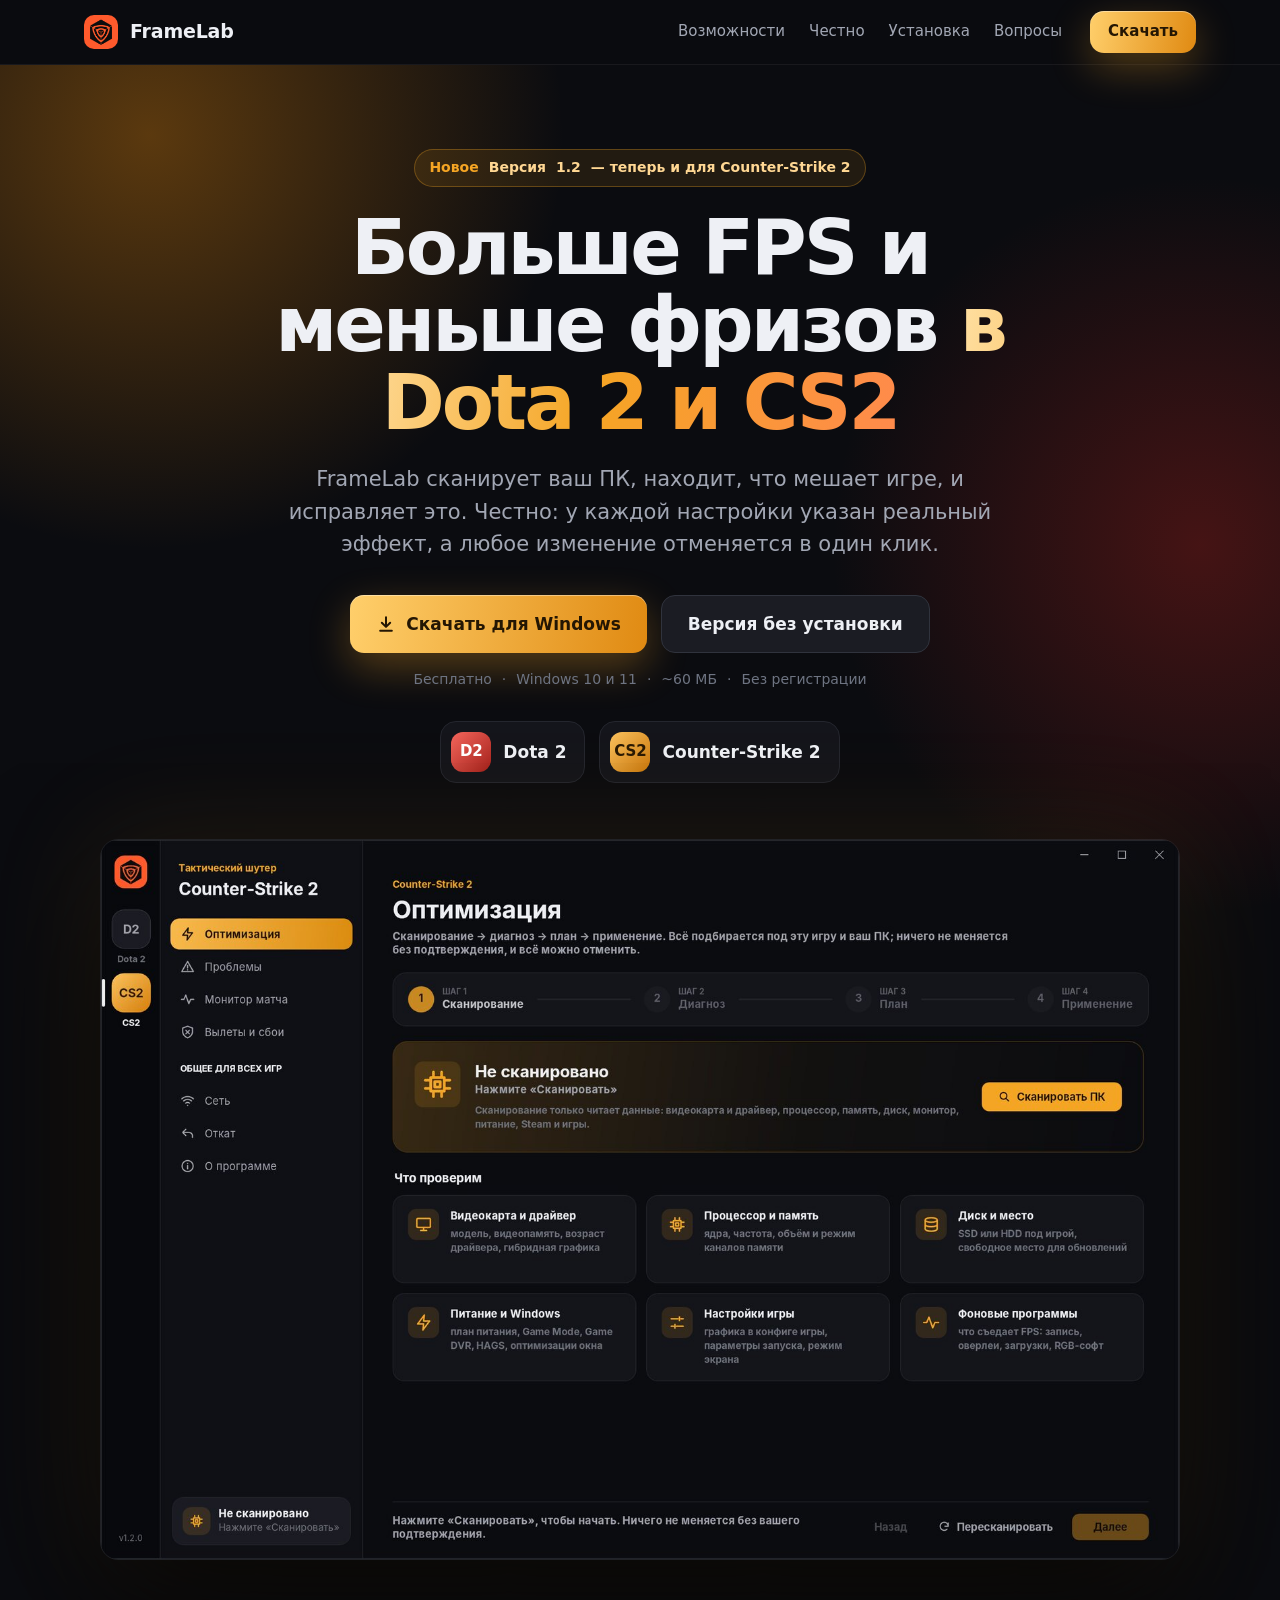
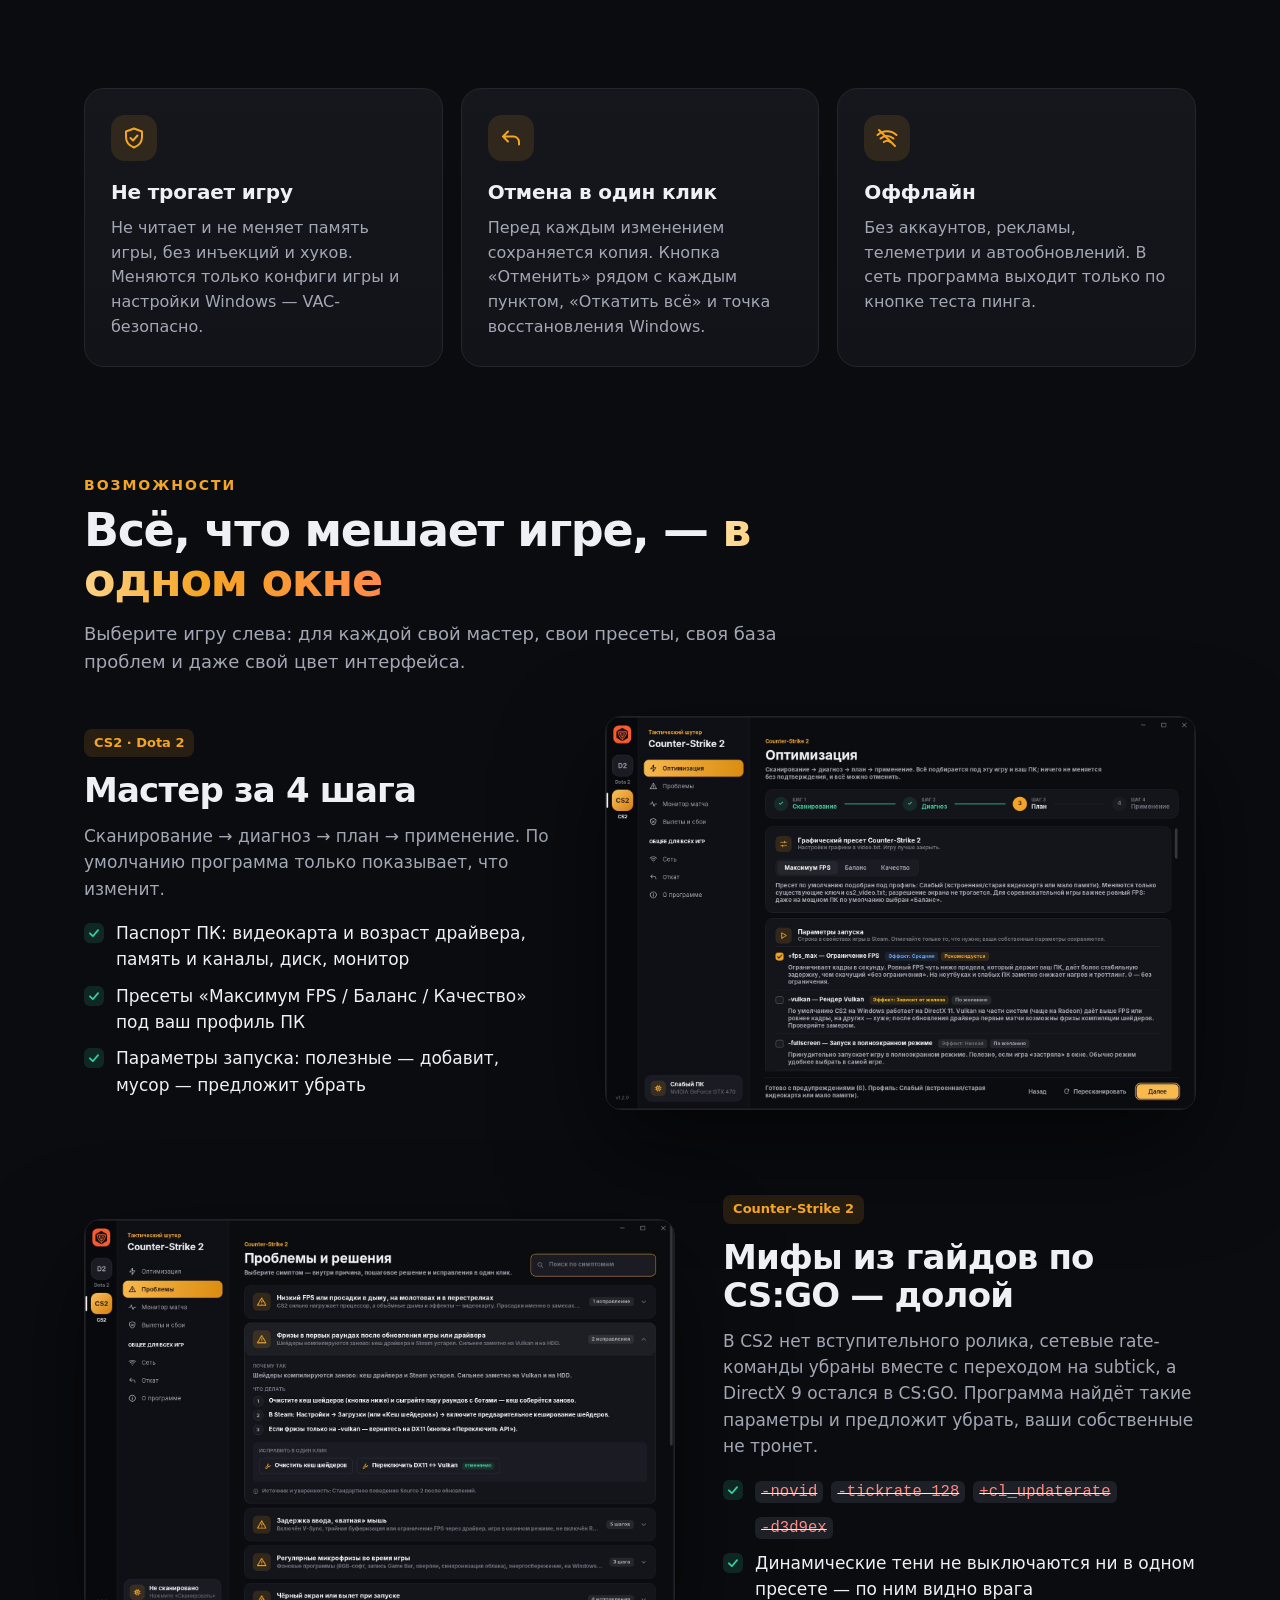
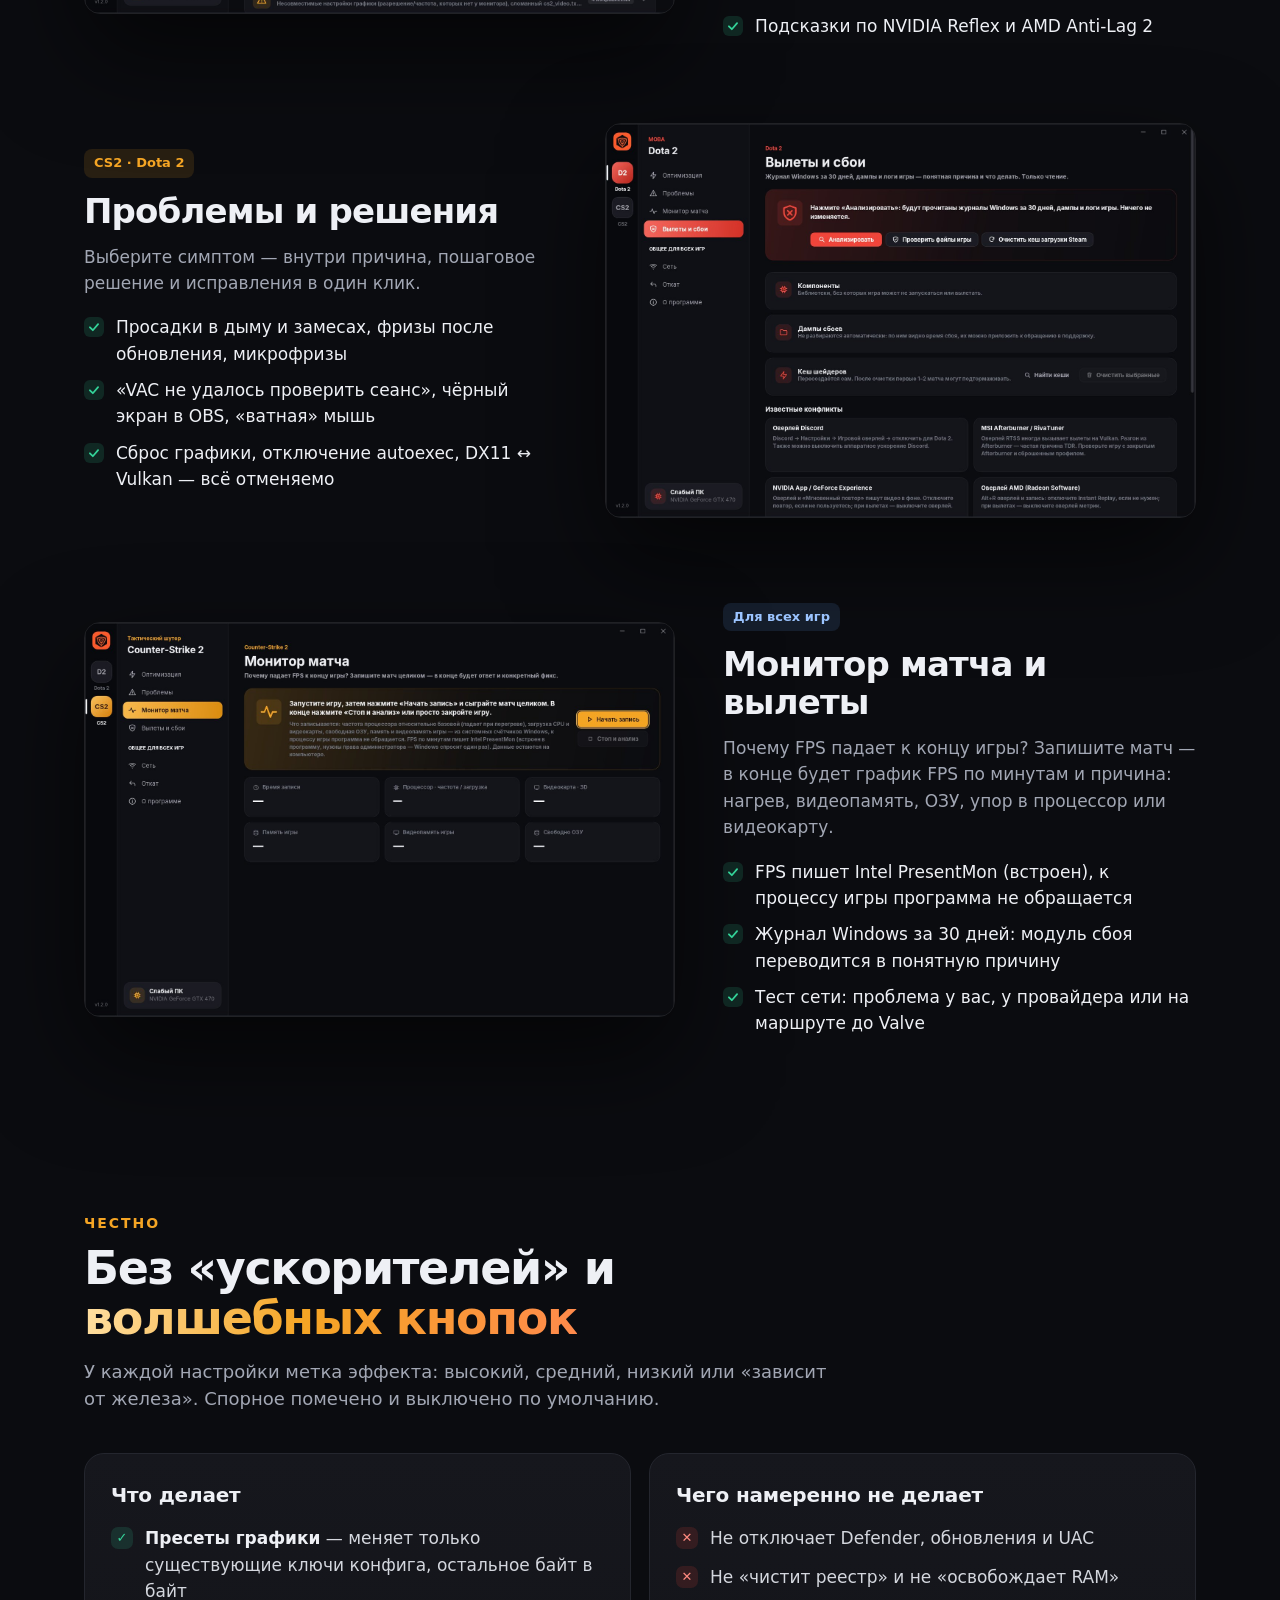
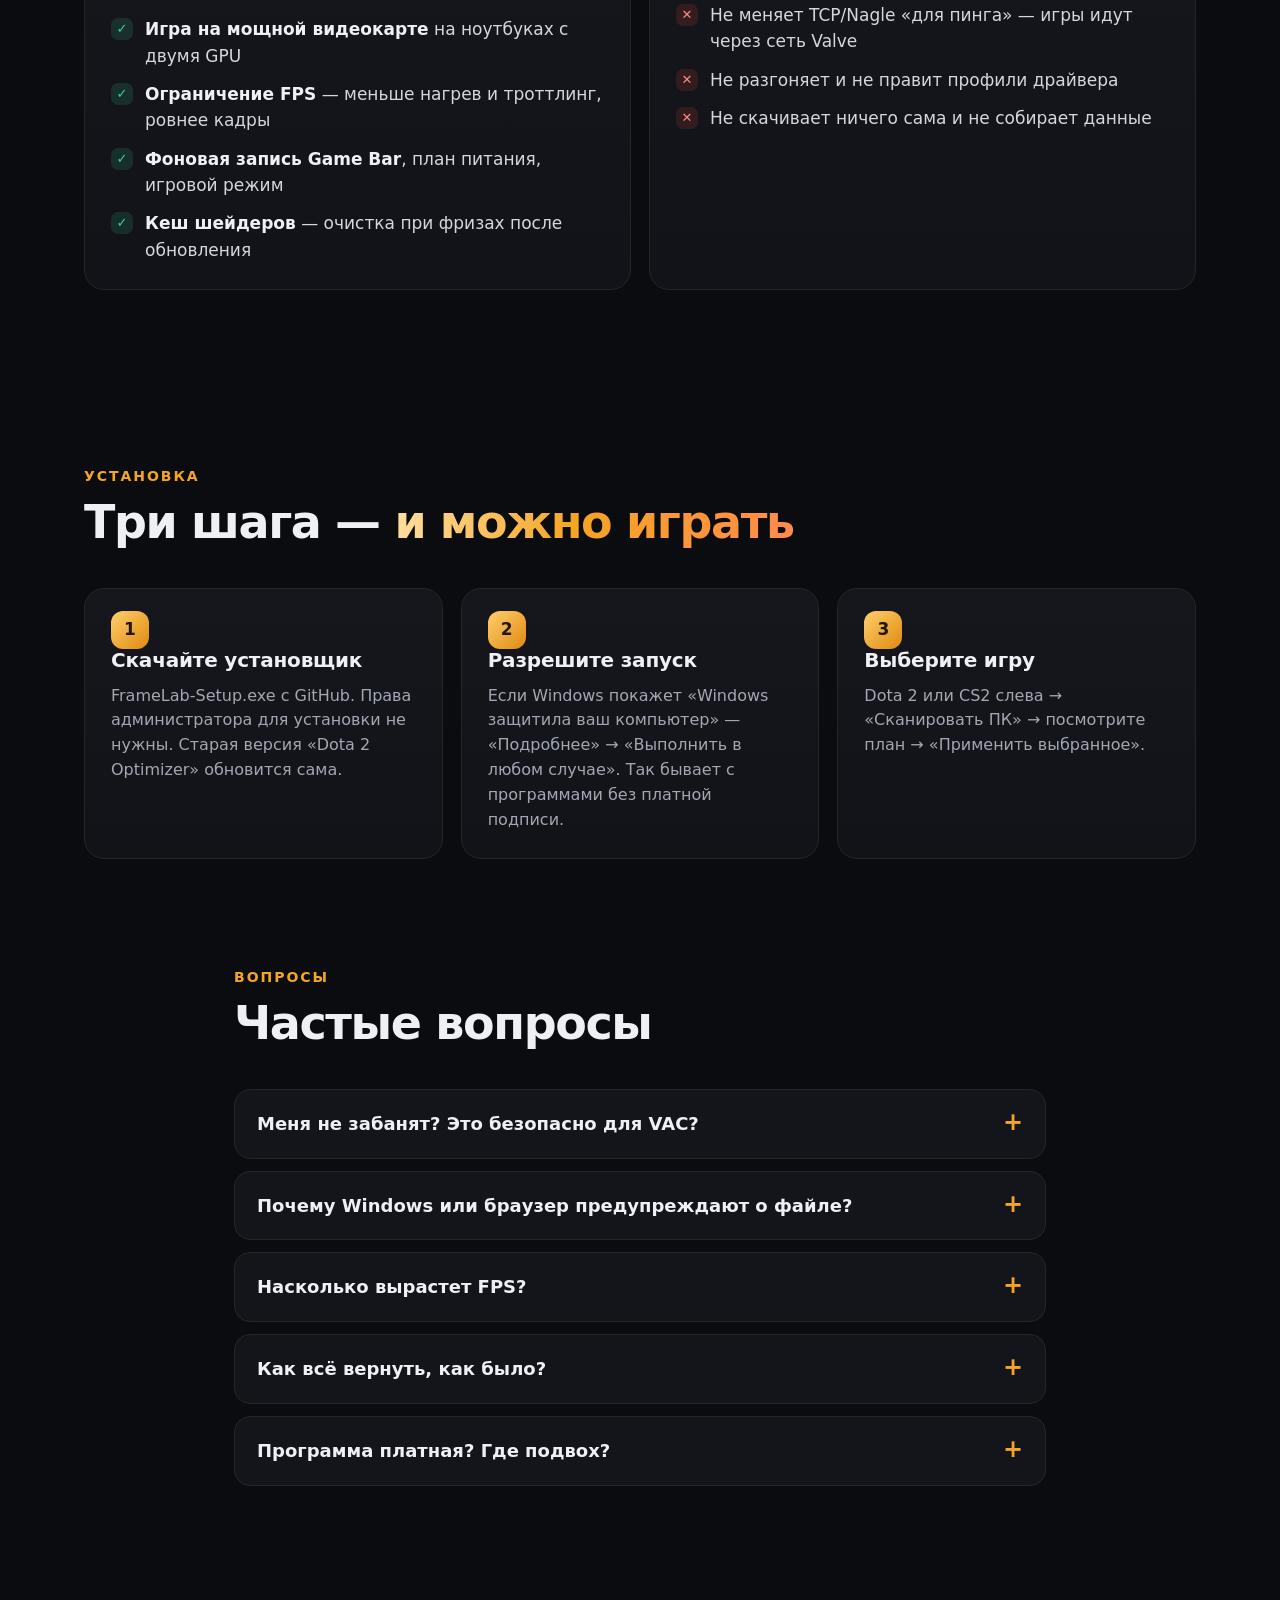
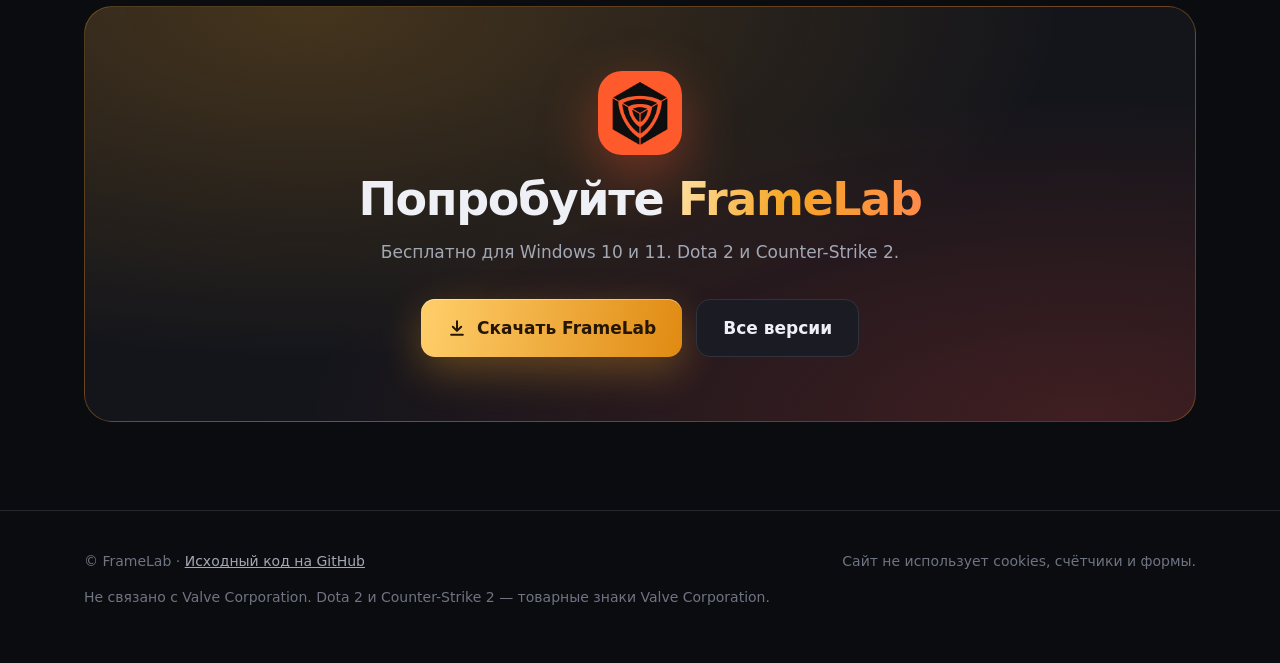
==== site/index.html @ 0bd50387 "Add the FrameLab website (static page on GitHub Pages) One page with screenshots and download button" ====
<!doctype html>
<html lang="ru">
<head>
<meta charset="utf-8">
<meta name="viewport" content="width=device-width, initial-scale=1">
<title>FrameLab — бесплатная оптимизация Dota 2 и CS2</title>
<meta name="description" content="FrameLab — бесплатная программа для Windows: больше FPS и меньше фризов в Dota 2 и Counter-Strike 2. Оффлайн, не трогает игру, любое изменение отменяется в один клик.">
<meta property="og:title" content="FrameLab — оптимизация Dota 2 и CS2">
<meta property="og:description" content="Бесплатно, оффлайн, VAC-безопасно. Пресеты графики, параметры запуска, решения типичных проблем и монитор матча.">
<meta property="og:image" content="img/cs2-home.jpg">
<meta property="og:type" content="website">
<link rel="icon" href="img/favicon.png">
<!-- No analytics, no cookies, no third-party fonts: the page only loads files from this site. -->
<style>
  :root {
    --bg: #0b0c10; --panel: #14151b; --panel2: #1b1c23; --line: #24262e; --text: #eef0f5; --muted: #a2a7b4; --subtle: #6e7482;
    --amber: #f5a524; --amber2: #d27c0c; --red: #f0453a; --red2: #b5231b; --ok: #34d399;
    --font: "Segoe UI Variable Text", "Segoe UI", Inter, system-ui, -apple-system, Roboto, sans-serif;
  }
  * { box-sizing: border-box; margin: 0; padding: 0; }
  html { scroll-behavior: smooth; }
  body { background: var(--bg); color: var(--text); font-family: var(--font); font-size: 17px; line-height: 1.55; -webkit-font-smoothing: antialiased; overflow-x: hidden; }
  a { color: inherit; }
  img { max-width: 100%; height: auto; display: block; }
  .wrap { max-width: 1160px; margin: 0 auto; padding: 0 24px; }

  /* nav */
  nav { position: sticky; top: 0; z-index: 10; background: rgba(11,12,16,.78); backdrop-filter: blur(14px); -webkit-backdrop-filter: blur(14px); border-bottom: 1px solid rgba(255,255,255,.06); }
  nav .wrap { display: flex; align-items: center; gap: 28px; height: 64px; }
  .brand { display: flex; align-items: center; gap: 12px; font-weight: 800; font-size: 19px; text-decoration: none; letter-spacing: -0.01em; }
  .brand img { width: 34px; height: 34px; border-radius: 10px; }
  nav .links { display: flex; gap: 24px; margin-left: auto; font-size: 15px; color: var(--muted); }
  nav .links a { text-decoration: none; }
  nav .links a:hover { color: var(--text); }
  nav .btn { padding: 9px 18px; font-size: 15px; }

  /* buttons */
  .btn { display: inline-flex; align-items: center; gap: 10px; padding: 15px 26px; border-radius: 14px; font-weight: 800; font-size: 17px; text-decoration: none; transition: transform .15s, box-shadow .15s, background .15s; }
  .btn svg { width: 20px; height: 20px; flex: none; }
  .btn-primary { color: #241603; background: linear-gradient(100deg, #ffcf6b, #e08a12); box-shadow: 0 14px 40px rgba(245,165,36,.32), inset 0 1px 0 rgba(255,255,255,.4); }
  .btn-primary:hover { transform: translateY(-2px); box-shadow: 0 18px 50px rgba(245,165,36,.45), inset 0 1px 0 rgba(255,255,255,.4); }
  .btn-ghost { color: var(--text); background: var(--panel2); border: 1px solid #30333d; }
  .btn-ghost:hover { background: #24262e; }

  /* hero */
  .hero { position: relative; padding: 84px 0 40px; overflow: hidden; }
  .glow { position: absolute; border-radius: 50%; pointer-events: none; }
  .glow.a { width: 900px; height: 900px; left: -300px; top: -380px; background: radial-gradient(circle, rgba(201,119,12,.42), rgba(201,119,12,0) 65%); }
  .glow.b { width: 800px; height: 800px; right: -320px; top: 80px; background: radial-gradient(circle, rgba(163,32,27,.38), rgba(163,32,27,0) 65%); }
  .hero .wrap { position: relative; text-align: center; }
  .kicker { display: inline-flex; align-items: center; gap: 10px; padding: 7px 14px; border-radius: 999px; font-size: 14px; font-weight: 700; color: #ffd793;
            background: rgba(245,165,36,.1); border: 1px solid rgba(245,165,36,.3); }
  .kicker b { color: var(--amber); }
  h1 { font-size: clamp(40px, 6.4vw, 76px); line-height: 1.02; letter-spacing: -0.04em; font-weight: 900; margin: 22px auto 0; max-width: 900px; }
  .grad { background: linear-gradient(100deg, #ffe0a3 0%, #f5a524 45%, #ff8a4c 100%); -webkit-background-clip: text; background-clip: text; color: transparent; }
  .lead { font-size: clamp(17px, 2vw, 21px); color: var(--muted); max-width: 720px; margin: 22px auto 0; }
  .cta-row { display: flex; gap: 14px; justify-content: center; flex-wrap: wrap; margin-top: 34px; }
  .meta { margin-top: 16px; font-size: 14px; color: var(--subtle); }
  .meta span + span::before { content: "·"; margin: 0 10px; }
  .games { display: flex; flex-wrap: wrap; gap: 14px; justify-content: center; margin-top: 30px; }
  .gtile { display: flex; align-items: center; gap: 12px; padding: 10px 18px 10px 10px; border-radius: 16px; background: var(--panel); border: 1px solid var(--line); font-weight: 700; }
  .gtile i { width: 40px; height: 40px; border-radius: 12px; display: grid; place-items: center; font-style: normal; font-weight: 900; font-size: 15px; }
  .gtile .d2 { background: linear-gradient(135deg, #f4675d, #a3201b); color: #fff; }
  .gtile .cs { background: linear-gradient(135deg, #fac25e, #c9770c); color: #2a1a04; }
  .shot-hero { position: relative; margin: 56px auto 0; width: 100%; max-width: 1080px; border-radius: 18px; overflow: hidden; border: 1px solid rgba(255,255,255,.09);
               box-shadow: 0 60px 140px rgba(0,0,0,.7), 0 0 120px rgba(245,165,36,.12); }

  /* sections */
  section { padding: 88px 0; }
  .sec-head { max-width: 760px; margin-bottom: 40px; }
  .sec-head .k { font-size: 14px; font-weight: 800; letter-spacing: .14em; text-transform: uppercase; color: var(--amber); }
  h2 { font-size: clamp(30px, 4vw, 46px); line-height: 1.08; letter-spacing: -0.03em; font-weight: 900; margin-top: 10px; }
  .sec-head p { color: var(--muted); margin-top: 14px; font-size: 18px; }

  .grid3 { display: grid; grid-template-columns: repeat(3, 1fr); gap: 18px; }
  .card { background: linear-gradient(180deg, #16171d, #121318); border: 1px solid var(--line); border-radius: 20px; padding: 26px; }
  .card .ic { width: 46px; height: 46px; border-radius: 14px; display: grid; place-items: center; background: rgba(245,165,36,.12); color: var(--amber); margin-bottom: 16px; }
  .card .ic svg { width: 24px; height: 24px; }
  .card h3 { font-size: 20px; letter-spacing: -0.01em; font-weight: 800; }
  .card p { color: var(--muted); margin-top: 8px; font-size: 16px; }

  /* feature rows with screenshots */
  .feat { display: grid; grid-template-columns: 1fr 1.25fr; gap: 48px; align-items: center; margin-bottom: 84px; }
  .feat:last-child { margin-bottom: 0; }
  .feat.rev { grid-template-columns: 1.25fr 1fr; }
  .feat.rev .txt { order: 2; }
  .feat h3 { font-size: clamp(26px, 3vw, 34px); line-height: 1.12; letter-spacing: -0.025em; font-weight: 900; }
  .feat p { color: var(--muted); margin-top: 14px; }
  .feat ul { list-style: none; margin-top: 18px; display: grid; gap: 10px; }
  .feat li { display: flex; gap: 12px; }
  .feat li::before { content: ""; flex: none; width: 20px; height: 20px; margin-top: 3px; border-radius: 6px; background: rgba(52,211,153,.14) url("data:image/svg+xml;utf8,<svg xmlns='http://www.w3.org/2000/svg' viewBox='0 0 24 24'><path d='M5 12.5l5 5L19 7' fill='none' stroke='%2334d399' stroke-width='3' stroke-linecap='round' stroke-linejoin='round'/></svg>") center/14px no-repeat; }
  .shot { border-radius: 16px; overflow: hidden; border: 1px solid rgba(255,255,255,.09); box-shadow: 0 40px 100px rgba(0,0,0,.6); }
  .tag { display: inline-block; font-size: 13px; font-weight: 800; padding: 4px 10px; border-radius: 8px; margin-bottom: 14px; }
  .tag.cs { color: var(--amber); background: rgba(245,165,36,.12); }
  .tag.d2 { color: #ff8a80; background: rgba(240,69,58,.12); }
  .tag.all { color: #9bc4ff; background: rgba(96,165,250,.12); }
  code { white-space: nowrap; font-family: "Cascadia Mono", Consolas, monospace; font-size: .92em; padding: 2px 6px; border-radius: 6px; background: #1e2027; color: #ffd793; }
  s code { color: #ff8a80; }

  /* honest list */
  .two { display: grid; grid-template-columns: 1fr 1fr; gap: 18px; }
  .list { list-style: none; display: grid; gap: 12px; margin-top: 14px; }
  .list li { display: flex; gap: 12px; color: #d4d7de; }
  .list li b { color: var(--text); }
  .list.no li::before, .list.yes li::before { flex: none; width: 22px; height: 22px; margin-top: 2px; border-radius: 7px; display: grid; place-items: center; font-weight: 900; font-size: 13px; }
  .list.yes li::before { content: "✓"; color: var(--ok); background: rgba(52,211,153,.14); }
  .list.no li::before { content: "✕"; color: #ff8a80; background: rgba(240,69,58,.14); }

  /* steps */
  .steps { counter-reset: s; display: grid; grid-template-columns: repeat(3, 1fr); gap: 18px; }
  .step { position: relative; padding-top: 56px; }
  .step::before { counter-increment: s; content: counter(s); position: absolute; left: 26px; top: 22px; width: 38px; height: 38px; border-radius: 12px; display: grid; place-items: center;
                  font-weight: 900; color: #241603; background: linear-gradient(135deg, #ffcf6b, #e08a12); }

  /* faq */
  details { border: 1px solid var(--line); border-radius: 16px; background: var(--panel); padding: 0 22px; margin-bottom: 12px; }
  summary { cursor: pointer; list-style: none; padding: 20px 0; font-weight: 800; font-size: 18px; display: flex; justify-content: space-between; gap: 16px; }
  summary::-webkit-details-marker { display: none; }
  summary::after { content: "+"; color: var(--amber); font-size: 24px; line-height: 1; transition: transform .2s; }
  details[open] summary::after { transform: rotate(45deg); }
  details p { color: var(--muted); padding: 0 0 20px; }

  /* final cta */
  .final { position: relative; overflow: hidden; text-align: center; border-radius: 28px; padding: 64px 24px; border: 1px solid rgba(245,165,36,.28);
           background: radial-gradient(ellipse at 20% 0%, rgba(245,165,36,.22), transparent 60%), radial-gradient(ellipse at 90% 100%, rgba(240,69,58,.2), transparent 55%), var(--panel); }
  .final img { width: 84px; height: 84px; border-radius: 24px; margin: 0 auto 20px; box-shadow: 0 20px 60px rgba(255,90,44,.4); }

  footer { padding: 40px 0 56px; color: var(--subtle); font-size: 14px; border-top: 1px solid var(--line); }
  footer .wrap { display: flex; flex-wrap: wrap; gap: 14px 28px; justify-content: space-between; }
  footer a { color: var(--muted); }

  @media (max-width: 900px) {
    nav .links { display: none; }
    nav .btn { margin-left: auto; }
    .grid3, .steps, .two { grid-template-columns: 1fr; }
    .feat, .feat.rev { grid-template-columns: 1fr; gap: 26px; margin-bottom: 64px; }
    .feat.rev .txt { order: 0; }
    section { padding: 64px 0; }
    .hero { padding-top: 56px; }
  }
</style>
</head>
<body>

<nav>
  <div class="wrap">
    <a class="brand" href="#"><img src="img/logo.png" alt="">FrameLab</a>
    <div class="links"><a href="#features">Возможности</a><a href="#honest">Честно</a><a href="#install">Установка</a><a href="#faq">Вопросы</a></div>
    <a class="btn btn-primary" href="https://github.com/Derposd/v60/releases/latest/download/FrameLab-Setup.exe">Скачать</a>
  </div>
</nav>

<header class="hero">
  <div class="glow a"></div><div class="glow b"></div>
  <div class="wrap">
    <span class="kicker"><b>Новое</b> Версия <span class="ver">1.2</span> — теперь и для Counter-Strike 2</span>
    <h1>Больше FPS и меньше фризов <span class="grad">в Dota 2 и CS2</span></h1>
    <p class="lead">FrameLab сканирует ваш ПК, находит, что мешает игре, и исправляет это. Честно: у каждой настройки указан реальный эффект, а любое изменение отменяется в один клик.</p>
    <div class="cta-row">
      <a class="btn btn-primary" href="https://github.com/Derposd/v60/releases/latest/download/FrameLab-Setup.exe">
        <svg viewBox="0 0 24 24" fill="none" stroke="currentColor" stroke-width="2.4" stroke-linecap="round" stroke-linejoin="round"><path d="M12 4v11M7 10.5l5 5 5-5M5 20h14"/></svg>
        Скачать для Windows</a>
      <a class="btn btn-ghost" href="https://github.com/Derposd/v60/releases/latest/download/FrameLab.exe">Версия без установки</a>
    </div>
    <div class="meta"><span>Бесплатно</span><span>Windows 10 и 11</span><span>~60 МБ</span><span>Без регистрации</span></div>
    <div class="games"><div class="gtile"><i class="d2">D2</i>Dota 2</div><div class="gtile"><i class="cs">CS2</i>Counter-Strike 2</div></div>
    <img class="shot-hero" src="img/cs2-home.jpg" width="1600" height="1067" alt="Главный экран FrameLab: выбор игры и мастер оптимизации">
  </div>
</header>

<section id="principles">
  <div class="wrap">
    <div class="grid3">
      <div class="card"><div class="ic"><svg viewBox="0 0 24 24" fill="none" stroke="currentColor" stroke-width="2" stroke-linecap="round" stroke-linejoin="round"><path d="M12 2.5l8 3v5.5c0 5-3.5 8.8-8 10.5-4.5-1.7-8-5.5-8-10.5V5.5z"/><path d="M8.5 12l2.5 2.5 4.5-5"/></svg></div>
        <h3>Не трогает игру</h3><p>Не читает и не меняет память игры, без инъекций и хуков. Меняются только конфиги игры и настройки Windows — VAC-безопасно.</p></div>
      <div class="card"><div class="ic"><svg viewBox="0 0 24 24" fill="none" stroke="currentColor" stroke-width="2" stroke-linecap="round" stroke-linejoin="round"><path d="M9 5.5L4 10.5l5 5M4 10.5h10.5c3 0 5.5 2.5 5.5 5.5v2.5"/></svg></div>
        <h3>Отмена в один клик</h3><p>Перед каждым изменением сохраняется копия. Кнопка «Отменить» рядом с каждым пунктом, «Откатить всё» и точка восстановления Windows.</p></div>
      <div class="card"><div class="ic"><svg viewBox="0 0 24 24" fill="none" stroke="currentColor" stroke-width="2" stroke-linecap="round" stroke-linejoin="round"><path d="M2.5 9C8 4 16 4 21.5 9M5.5 12.5c4-3.5 9-3.5 13 0M8.8 16c1.8-1.5 4.6-1.5 6.4 0"/><path d="M4 4l16 16"/></svg></div>
        <h3>Оффлайн</h3><p>Без аккаунтов, рекламы, телеметрии и автообновлений. В сеть программа выходит только по кнопке теста пинга.</p></div>
    </div>
  </div>
</section>

<section id="features" style="padding-top:20px">
  <div class="wrap">
    <div class="sec-head"><div class="k">Возможности</div><h2>Всё, что мешает игре, — <span class="grad">в одном окне</span></h2>
      <p>Выберите игру слева: для каждой свой мастер, свои пресеты, своя база проблем и даже свой цвет интерфейса.</p></div>

    <div class="feat">
      <div class="txt"><span class="tag cs">CS2 · Dota 2</span><h3>Мастер за 4 шага</h3>
        <p>Сканирование → диагноз → план → применение. По умолчанию программа только показывает, что изменит.</p>
        <ul><li>Паспорт ПК: видеокарта и возраст драйвера, память и каналы, диск, монитор</li><li>Пресеты «Максимум FPS / Баланс / Качество» под ваш профиль ПК</li><li>Параметры запуска: полезные — добавит, мусор — предложит убрать</li></ul></div>
      <img class="shot" src="img/cs2-plan.jpg" loading="lazy" width="1600" height="1067" alt="План оптимизации CS2: пресеты графики и параметры запуска">
    </div>

    <div class="feat rev">
      <div class="txt"><span class="tag cs">Counter-Strike 2</span><h3>Мифы из гайдов по CS:GO — долой</h3>
        <p>В CS2 нет вступительного ролика, сетевые rate-команды убраны вместе с переходом на subtick, а DirectX 9 остался в CS:GO. Программа найдёт такие параметры и предложит убрать, ваши собственные не тронет.</p>
        <ul><li><span style="display:flex;flex-wrap:wrap;gap:8px"><s><code>-novid</code></s><s><code>-tickrate 128</code></s><s><code>+cl_updaterate</code></s><s><code>-d3d9ex</code></s></span></li><li>Динамические тени не выключаются ни в одном пресете — по ним видно врага</li><li>Подсказки по NVIDIA Reflex и AMD Anti-Lag 2</li></ul></div>
      <img class="shot" src="img/cs2-issues.jpg" loading="lazy" width="1600" height="1067" alt="Проблемы CS2 с пошаговыми решениями">
    </div>

    <div class="feat">
      <div class="txt"><span class="tag cs">CS2 · Dota 2</span><h3>Проблемы и решения</h3>
        <p>Выберите симптом — внутри причина, пошаговое решение и исправления в один клик.</p>
        <ul><li>Просадки в дыму и замесах, фризы после обновления, микрофризы</li><li>«VAC не удалось проверить сеанс», чёрный экран в OBS, «ватная» мышь</li><li>Сброс графики, отключение autoexec, DX11 ↔ Vulkan — всё отменяемо</li></ul></div>
      <img class="shot" src="img/dota-crash.jpg" loading="lazy" width="1600" height="1067" alt="Диагностика вылетов Dota 2">
    </div>

    <div class="feat rev">
      <div class="txt"><span class="tag all">Для всех игр</span><h3>Монитор матча и вылеты</h3>
        <p>Почему FPS падает к концу игры? Запишите матч — в конце будет график FPS по минутам и причина: нагрев, видеопамять, ОЗУ, упор в процессор или видеокарту.</p>
        <ul><li>FPS пишет Intel PresentMon (встроен), к процессу игры программа не обращается</li><li>Журнал Windows за 30 дней: модуль сбоя переводится в понятную причину</li><li>Тест сети: проблема у вас, у провайдера или на маршруте до Valve</li></ul></div>
      <img class="shot" src="img/cs2-monitor.jpg" loading="lazy" width="1600" height="1067" alt="Монитор матча">
    </div>
  </div>
</section>

<section id="honest">
  <div class="wrap">
    <div class="sec-head"><div class="k">Честно</div><h2>Без «ускорителей» и <span class="grad">волшебных кнопок</span></h2>
      <p>У каждой настройки метка эффекта: высокий, средний, низкий или «зависит от железа». Спорное помечено и выключено по умолчанию.</p></div>
    <div class="two">
      <div class="card"><h3>Что делает</h3><ul class="list yes">
        <li><span><b>Пресеты графики</b> — меняет только существующие ключи конфига, остальное байт в байт</span></li>
        <li><span><b>Игра на мощной видеокарте</b> на ноутбуках с двумя GPU</span></li>
        <li><span><b>Ограничение FPS</b> — меньше нагрев и троттлинг, ровнее кадры</span></li>
        <li><span><b>Фоновая запись Game Bar</b>, план питания, игровой режим</span></li>
        <li><span><b>Кеш шейдеров</b> — очистка при фризах после обновления</span></li></ul></div>
      <div class="card"><h3>Чего намеренно не делает</h3><ul class="list no">
        <li><span>Не отключает Defender, обновления и UAC</span></li>
        <li><span>Не «чистит реестр» и не «освобождает RAM»</span></li>
        <li><span>Не меняет TCP/Nagle «для пинга» — игры идут через сеть Valve</span></li>
        <li><span>Не разгоняет и не правит профили драйвера</span></li>
        <li><span>Не скачивает ничего сама и не собирает данные</span></li></ul></div>
    </div>
  </div>
</section>

<section id="install">
  <div class="wrap">
    <div class="sec-head"><div class="k">Установка</div><h2>Три шага — <span class="grad">и можно играть</span></h2></div>
    <div class="steps">
      <div class="card step"><h3>Скачайте установщик</h3><p>FrameLab-Setup.exe с GitHub. Права администратора для установки не нужны. Старая версия «Dota 2 Optimizer» обновится сама.</p></div>
      <div class="card step"><h3>Разрешите запуск</h3><p>Если Windows покажет «Windows защитила ваш компьютер» — «Подробнее» → «Выполнить в любом случае». Так бывает с программами без платной подписи.</p></div>
      <div class="card step"><h3>Выберите игру</h3><p>Dota 2 или CS2 слева → «Сканировать ПК» → посмотрите план → «Применить выбранное».</p></div>
    </div>
  </div>
</section>

<section id="faq" style="padding-top:20px">
  <div class="wrap" style="max-width:860px">
    <div class="sec-head"><div class="k">Вопросы</div><h2>Частые вопросы</h2></div>
    <details><summary>Меня не забанят? Это безопасно для VAC?</summary><p>Программа не вмешивается в процесс игры: не читает и не меняет её память, не встраивает свои модули. Она меняет только файлы настроек игры, параметры запуска в Steam и настройки Windows — то же самое, что вы можете сделать руками в меню.</p></details>
    <details><summary>Почему Windows или браузер предупреждают о файле?</summary><p>У программы нет платного сертификата подписи кода, поэтому SmartScreen показывает предупреждение для новых файлов. Скачивайте только по ссылкам с этой страницы — они ведут на официальную страницу релизов на GitHub.</p></details>
    <details><summary>Насколько вырастет FPS?</summary><p>Зависит от железа и от того, что было настроено раньше. Больше всего дают пресет графики, запуск на дискретной видеокарте в ноутбуках и отключение фоновой записи. Проверить эффект можно в «Мониторе матча».</p></details>
    <details><summary>Как всё вернуть, как было?</summary><p>Рядом с каждым изменением есть кнопка «Отменить», а на вкладке «Откат» — «Откатить всё». Копии хранятся в %LOCALAPPDATA%\Dota2Optimizer и не удаляются вместе с программой.</p></details>
    <details><summary>Программа платная? Где подвох?</summary><p>Бесплатно, без рекламы и регистрации. Код открыт на GitHub — можно проверить, что программа делает.</p></details>
  </div>
</section>

<section style="padding-top:20px">
  <div class="wrap">
    <div class="final">
      <img src="img/logo.png" alt="">
      <h2>Попробуйте <span class="grad">FrameLab</span></h2>
      <p style="color:var(--muted);margin:14px auto 0;max-width:560px">Бесплатно для Windows 10 и 11. Dota 2 и Counter-Strike 2.</p>
      <div class="cta-row"><a class="btn btn-primary" href="https://github.com/Derposd/v60/releases/latest/download/FrameLab-Setup.exe">
        <svg viewBox="0 0 24 24" fill="none" stroke="currentColor" stroke-width="2.4" stroke-linecap="round" stroke-linejoin="round"><path d="M12 4v11M7 10.5l5 5 5-5M5 20h14"/></svg>
        Скачать FrameLab</a><a class="btn btn-ghost" href="https://github.com/Derposd/v60/releases">Все версии</a></div>
    </div>
  </div>
</section>

<footer>
  <div class="wrap">
    <span>© FrameLab · <a href="https://github.com/Derposd/v60">Исходный код на GitHub</a></span>
    <span>Сайт не использует cookies, счётчики и формы.</span>
    <span>Не связано с Valve Corporation. Dota 2 и Counter-Strike 2 — товарные знаки Valve Corporation.</span>
  </div>
</footer>

<script>
  // Shows the current version from GitHub's public release list; the page works the same without it.
  fetch('https://api.github.com/repos/Derposd/v60/releases/latest')
    .then(r => r.ok ? r.json() : null)
    .then(d => { if (d && d.tag_name) document.querySelectorAll('.ver').forEach(e => e.textContent = d.tag_name.replace(/^v/, '')); })
    .catch(() => {});
</script>
</body>
</html>
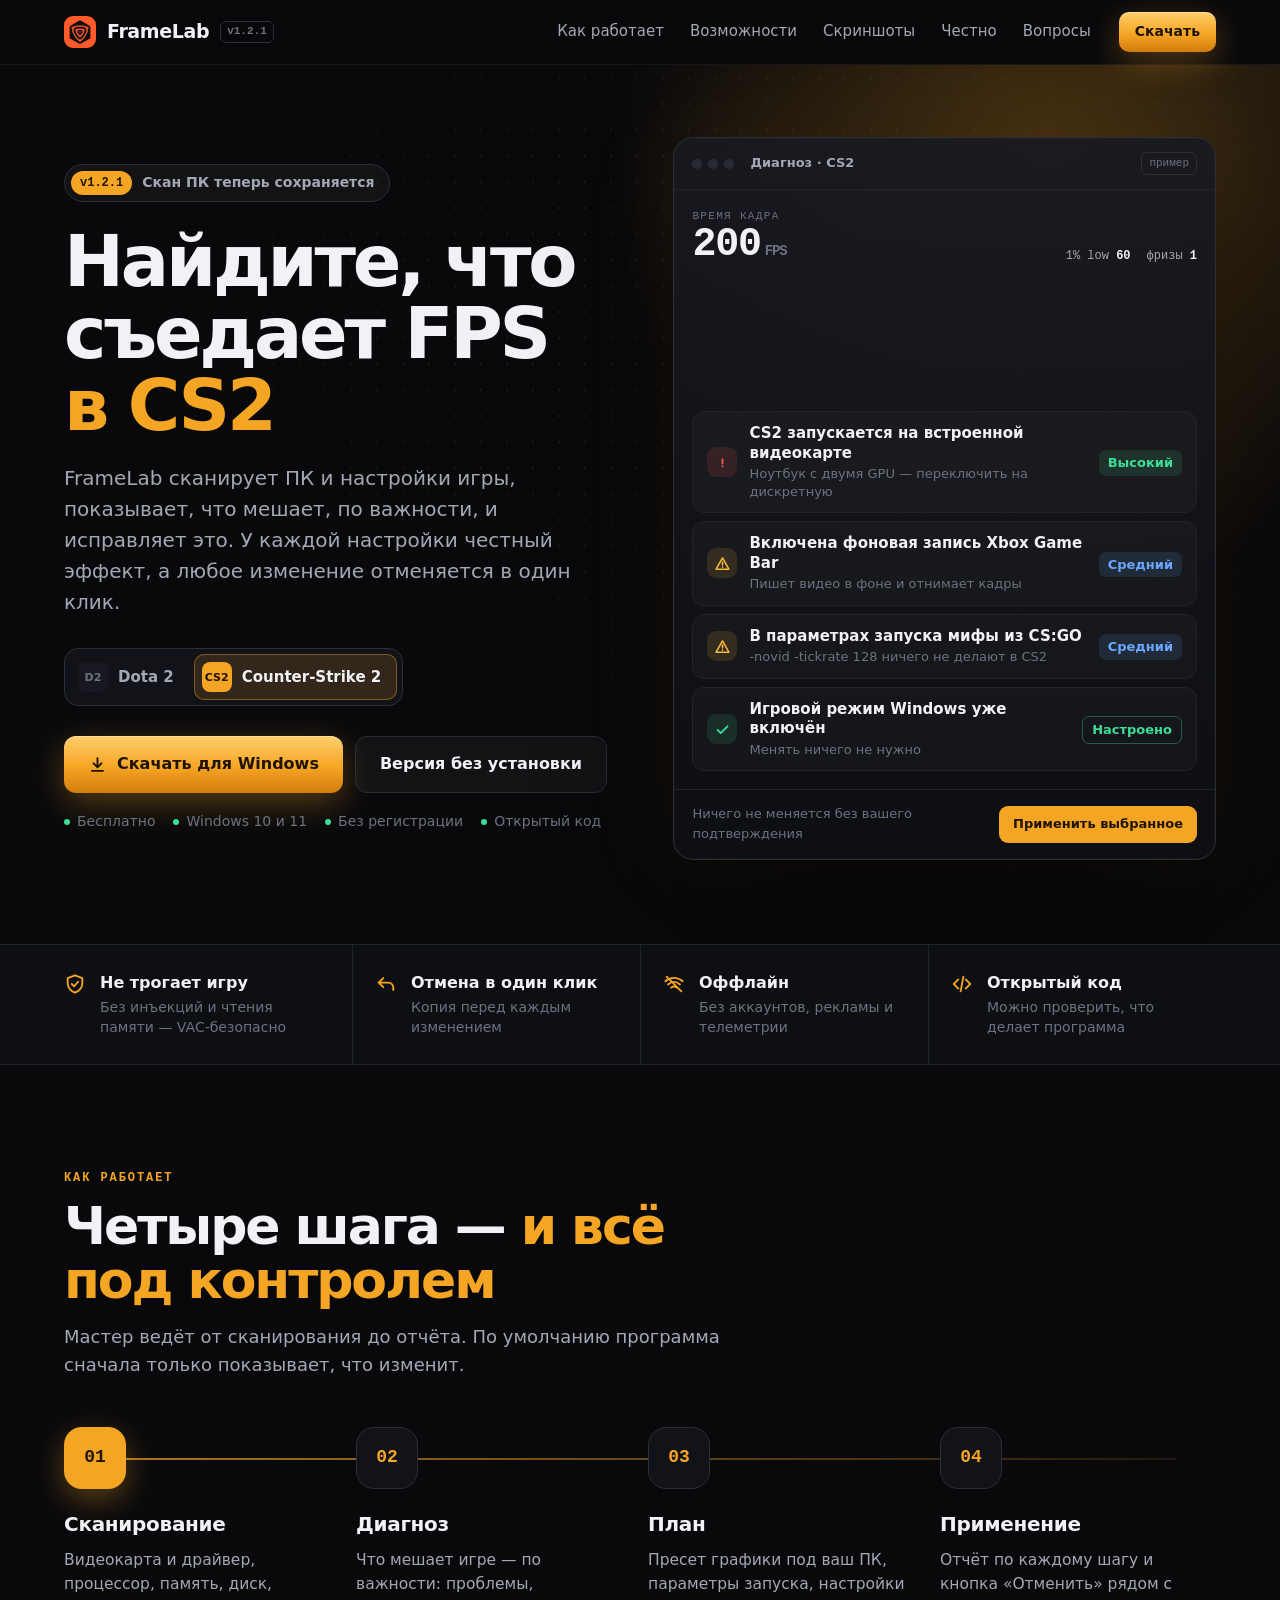
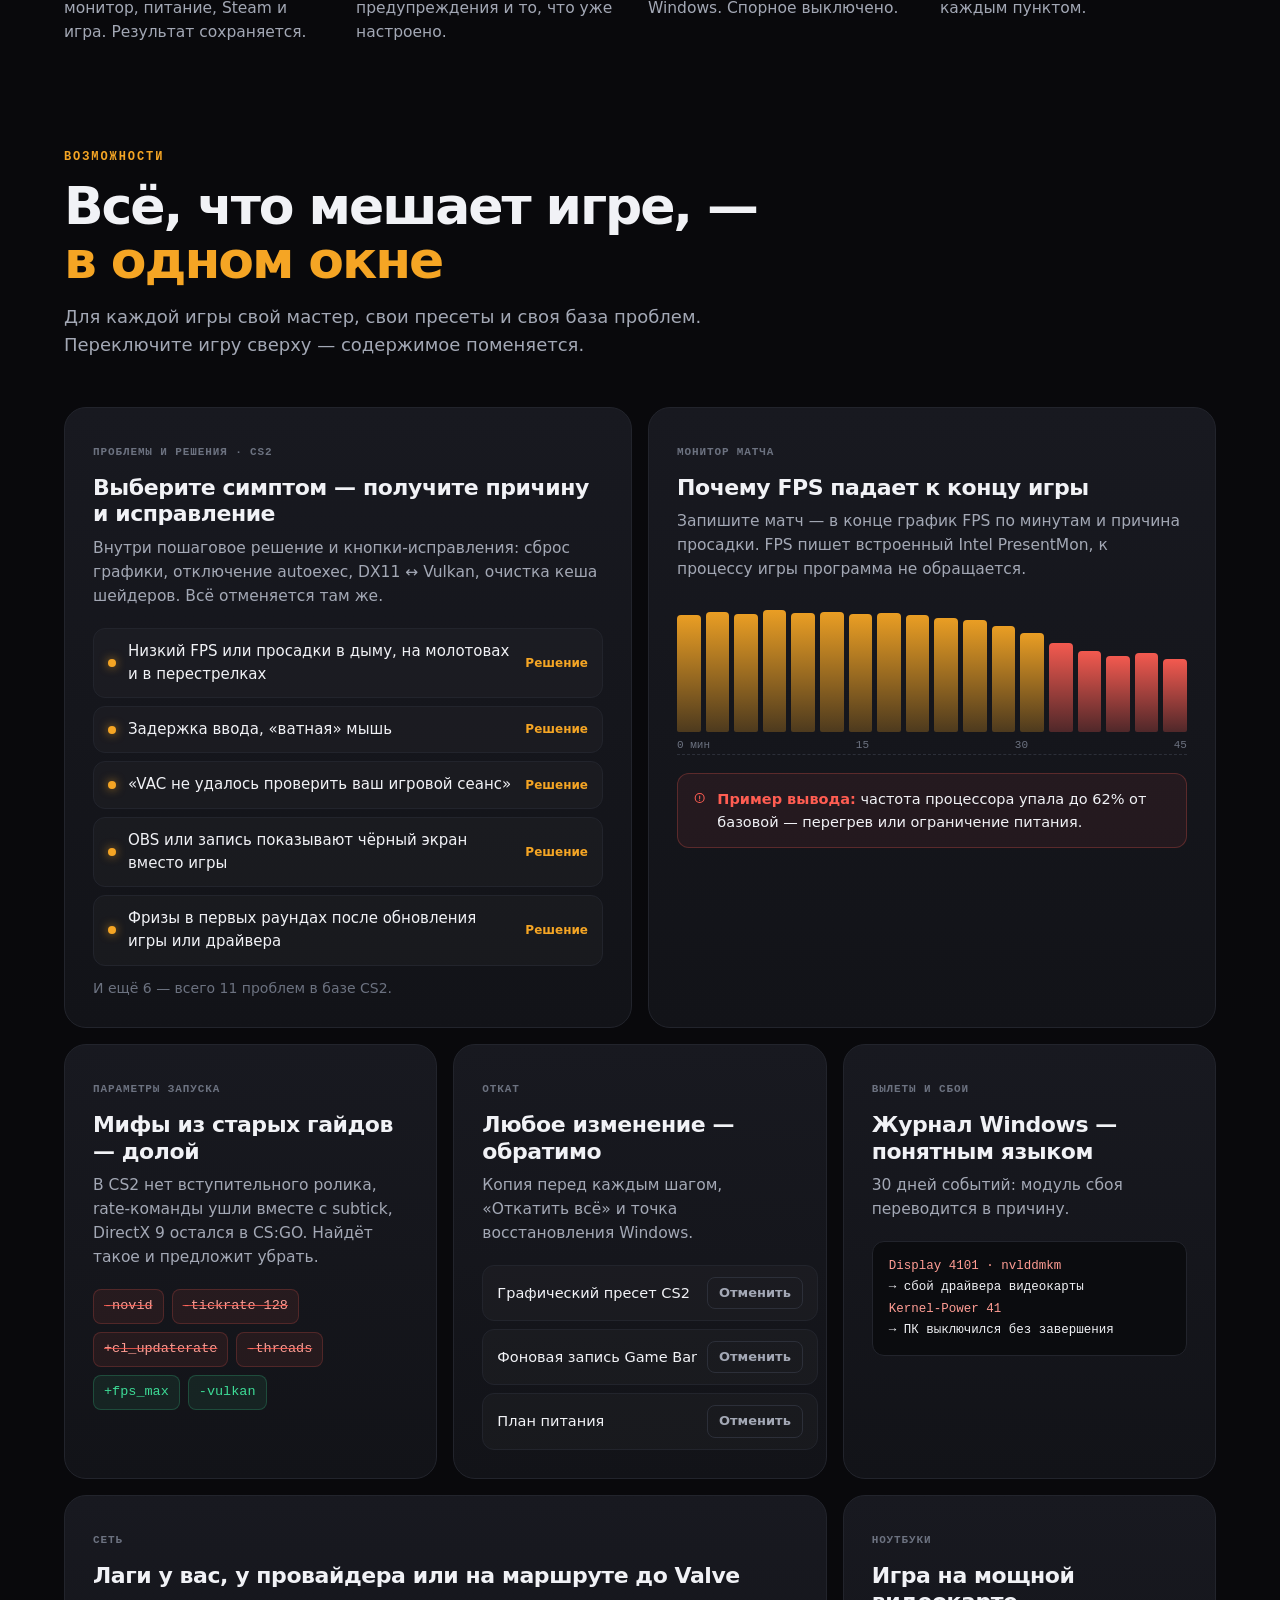
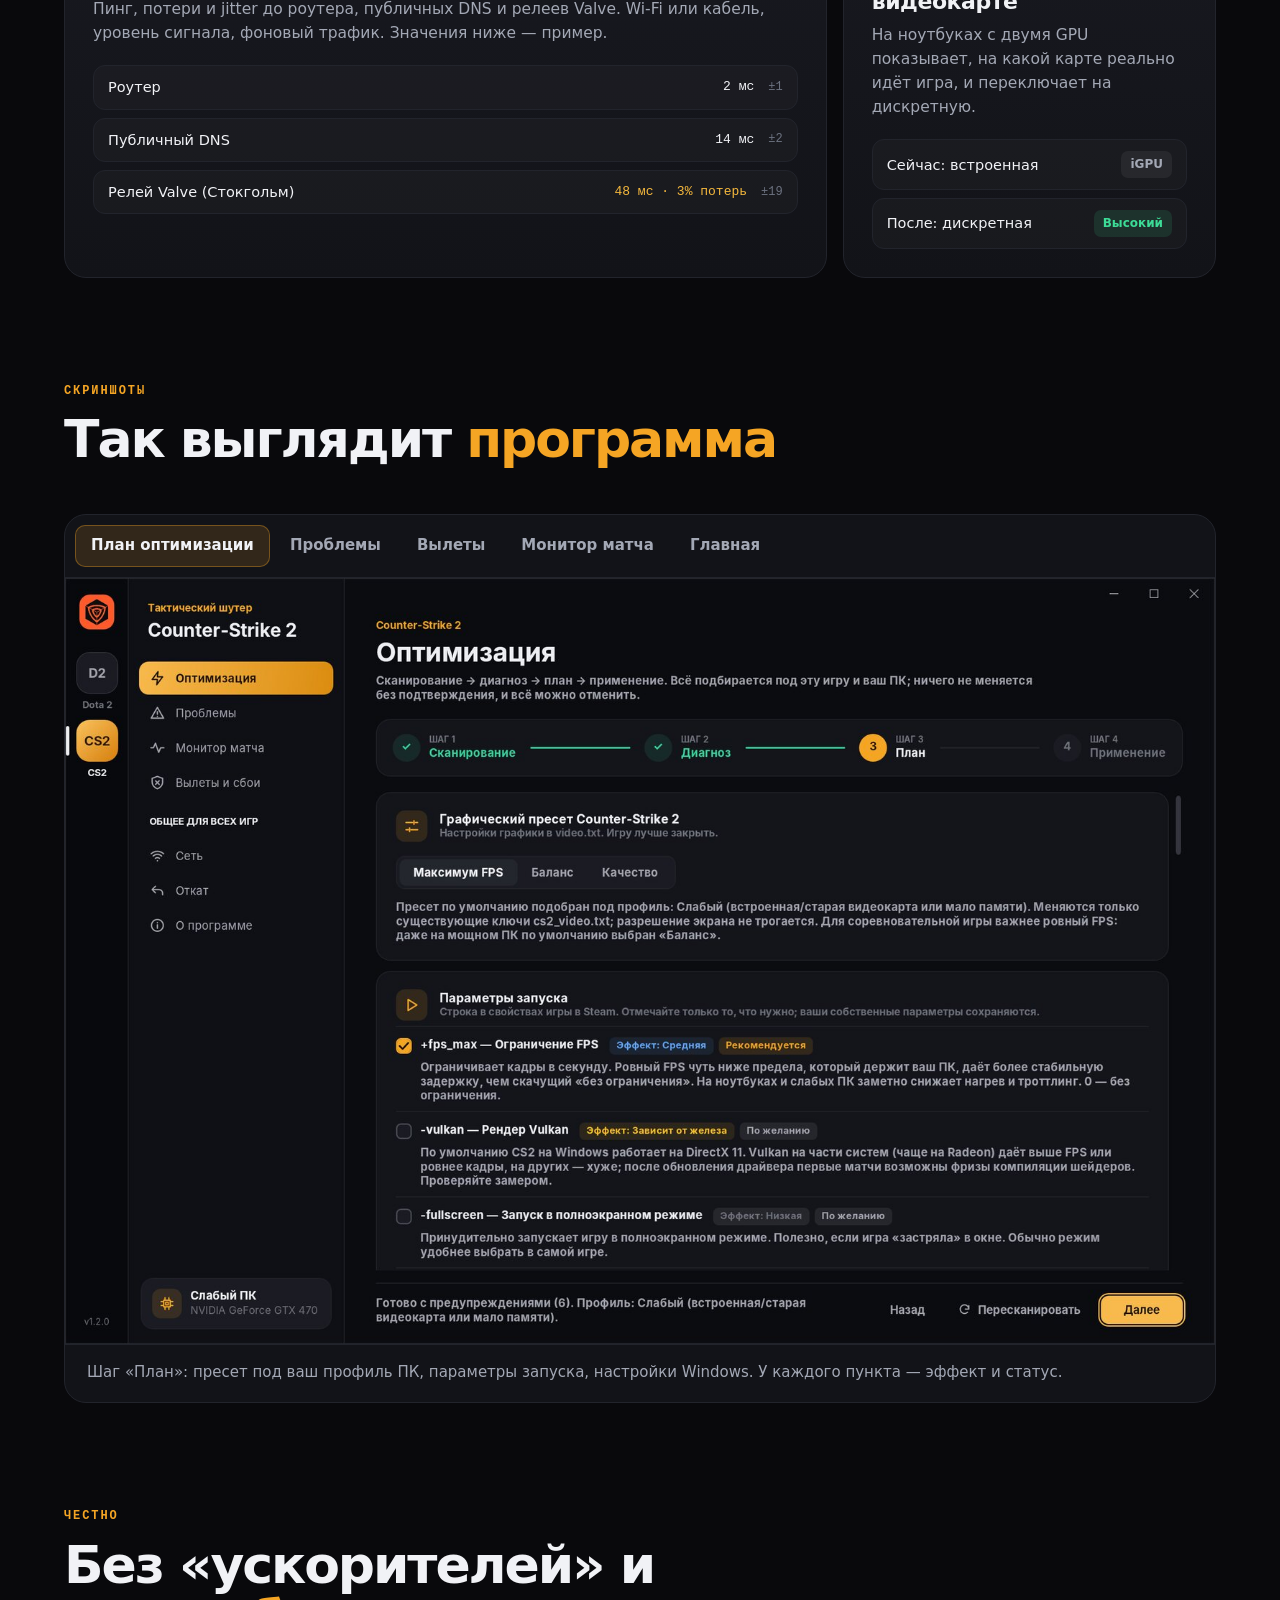
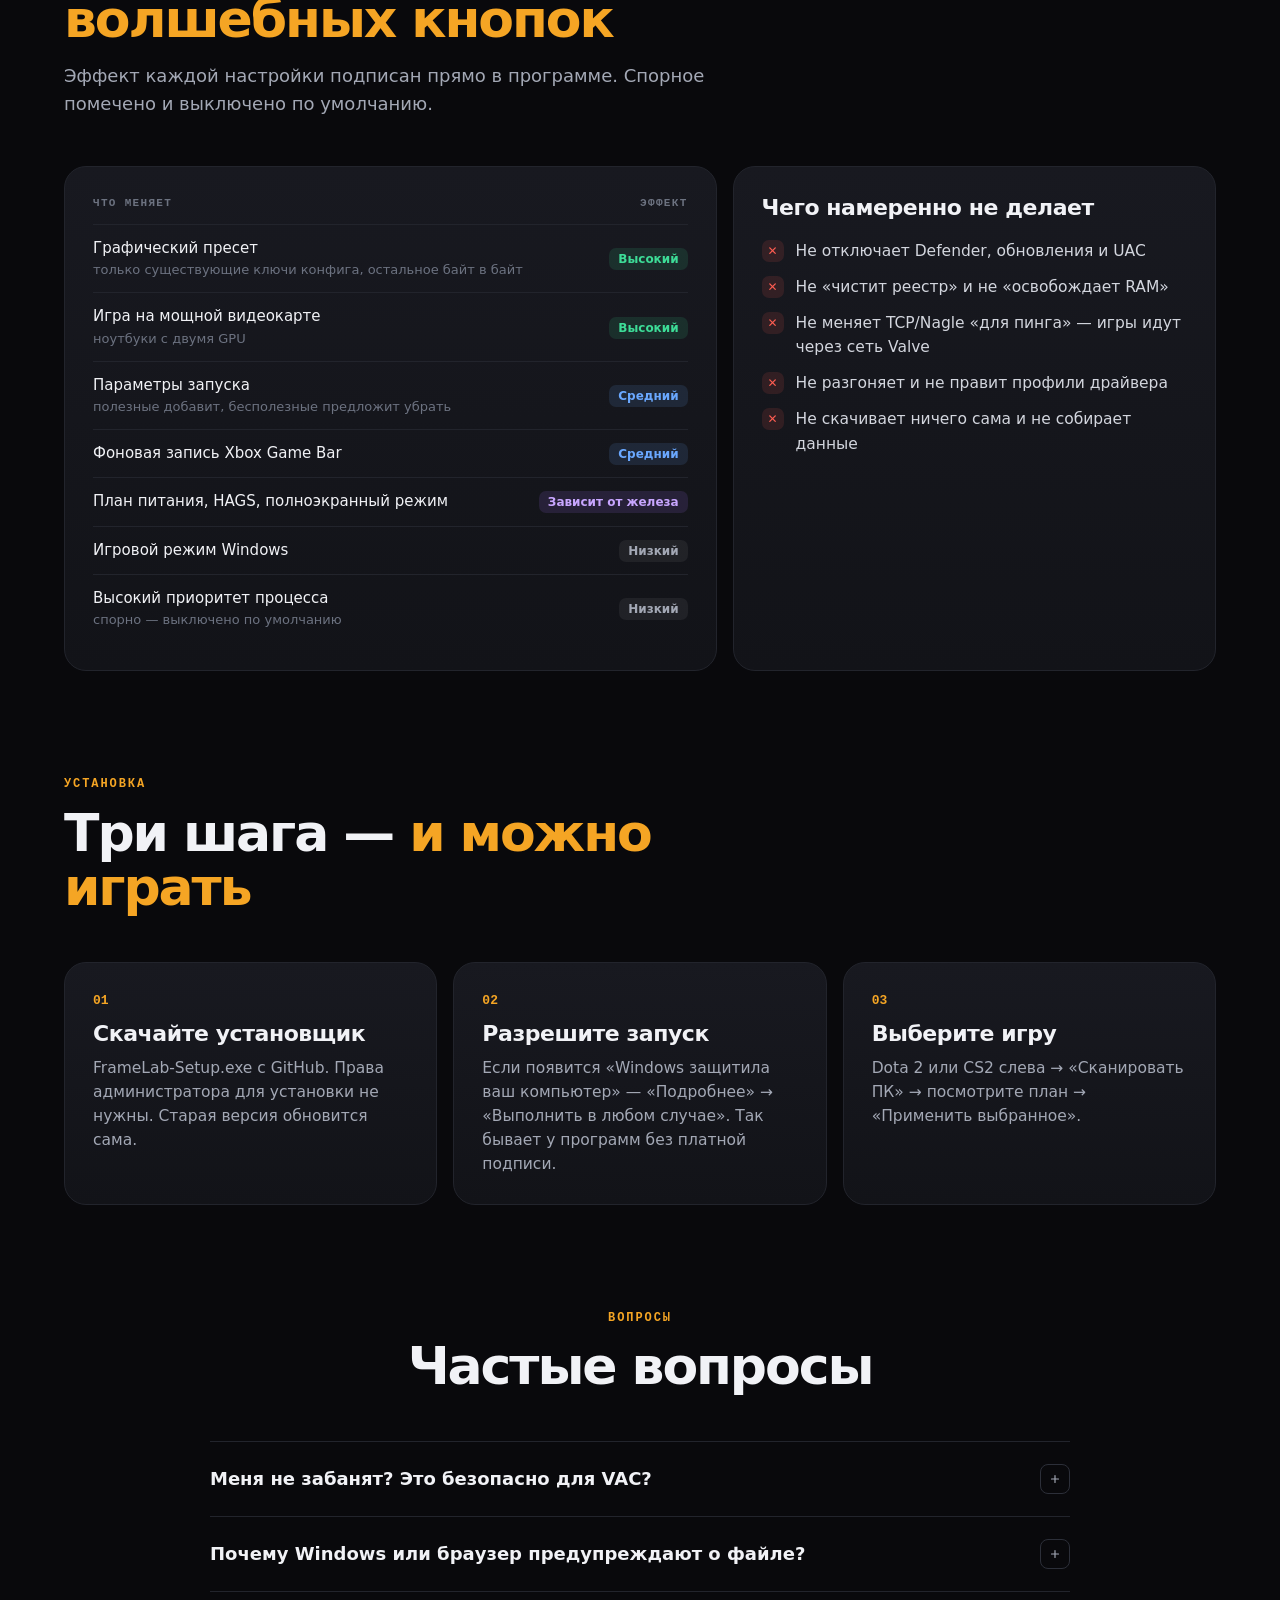
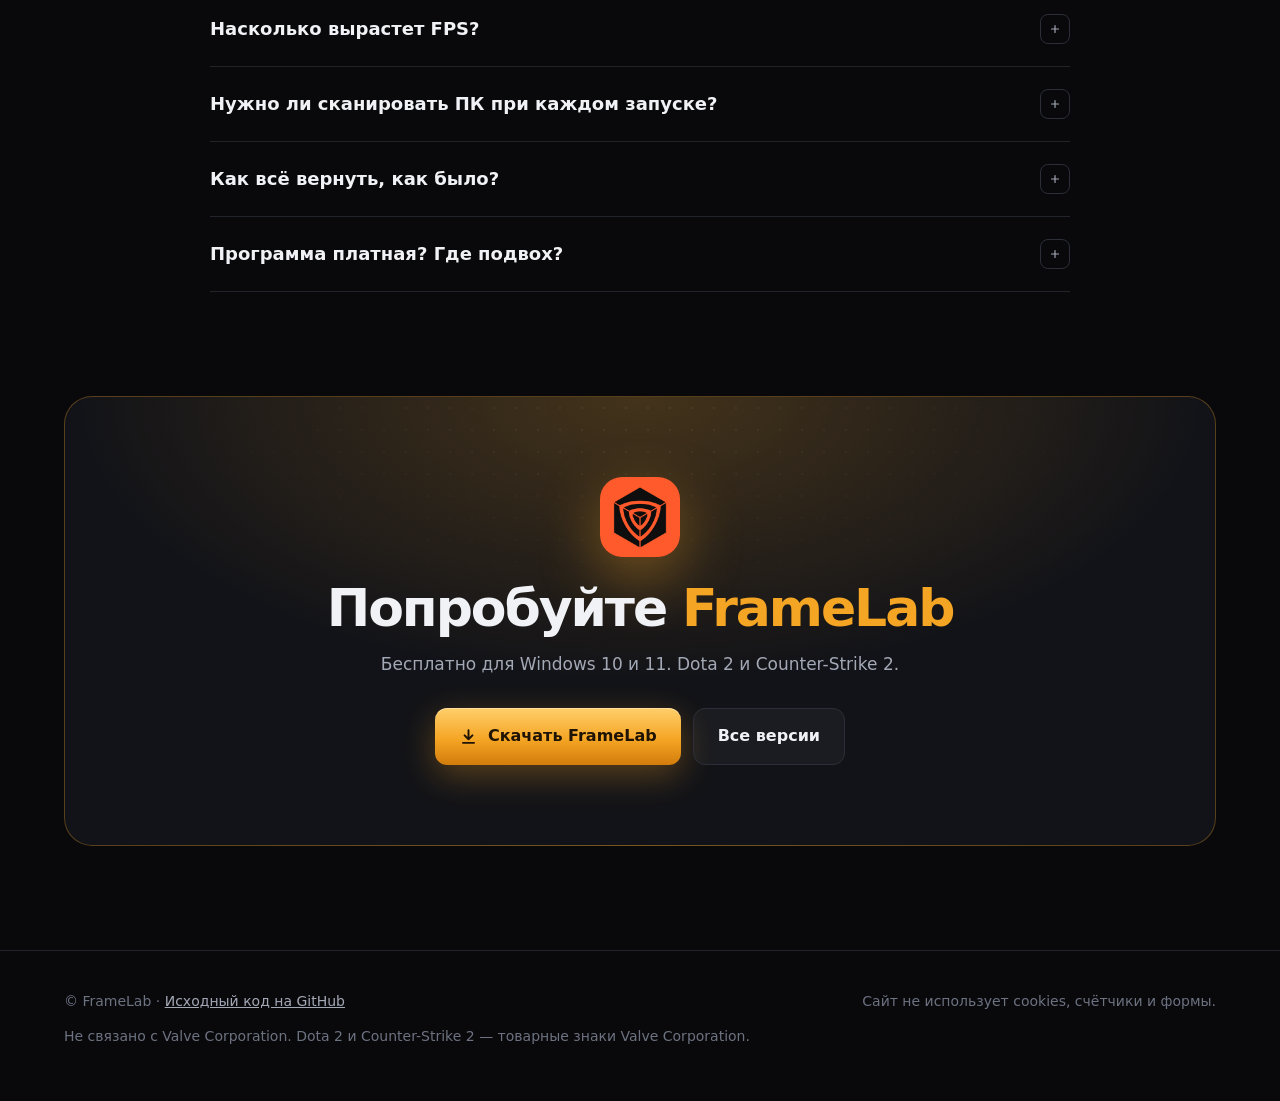
==== commit 6ecb3252: "Redesign the website Two-column hero with an example diagnosis card and an animated frame-time line," ====
--- a/site/index.html
+++ b/site/index.html
@@ -1,5 +1,5 @@
 <!doctype html>
-<html lang="ru">
+<html lang="ru" data-game="cs2">
 <head>
 <meta charset="utf-8">
 <meta name="viewport" content="width=device-width, initial-scale=1">
@@ -7,136 +7,270 @@
 <meta name="description" content="FrameLab — бесплатная программа для Windows: больше FPS и меньше фризов в Dota 2 и Counter-Strike 2. Оффлайн, не трогает игру, любое изменение отменяется в один клик.">
 <meta property="og:title" content="FrameLab — оптимизация Dota 2 и CS2">
 <meta property="og:description" content="Бесплатно, оффлайн, VAC-безопасно. Пресеты графики, параметры запуска, решения типичных проблем и монитор матча.">
-<meta property="og:image" content="img/cs2-home.jpg">
+<meta property="og:image" content="img/cs2-plan.jpg">
 <meta property="og:type" content="website">
+<meta name="theme-color" content="#09090c">
 <link rel="icon" href="img/favicon.png">
 <!-- No analytics, no cookies, no third-party fonts: the page only loads files from this site. -->
 <style>
   :root {
-    --bg: #0b0c10; --panel: #14151b; --panel2: #1b1c23; --line: #24262e; --text: #eef0f5; --muted: #a2a7b4; --subtle: #6e7482;
-    --amber: #f5a524; --amber2: #d27c0c; --red: #f0453a; --red2: #b5231b; --ok: #34d399;
-    --font: "Segoe UI Variable Text", "Segoe UI", Inter, system-ui, -apple-system, Roboto, sans-serif;
+    --bg: #09090c; --bg2: #0e0f13; --panel: #121318; --panel2: #181920; --line: #22242c; --line2: #2c2f39;
+    --text: #f1f2f6; --muted: #a3a8b5; --subtle: #6c7280;
+    --ok: #3ddc97; --warn: #f5b83d; --crit: #ff5d52; --info: #6aa8ff;
+    --font: "Segoe UI Variable Display", "Segoe UI", Inter, system-ui, -apple-system, Roboto, sans-serif;
+    --mono: "Cascadia Mono", "JetBrains Mono", "SF Mono", Consolas, ui-monospace, monospace;
+    /* game accent, switched by data-game */
+    --a: #f5a524; --a2: #ffcf6b; --a3: #d27c0c; --on-a: #1f1404; --a-rgb: 245,165,36;
   }
+  html[data-game="dota"] { --a: #f0453a; --a2: #ff8a7a; --a3: #b5231b; --on-a: #fff; --a-rgb: 240,69,58; }
+
   * { box-sizing: border-box; margin: 0; padding: 0; }
   html { scroll-behavior: smooth; }
   body { background: var(--bg); color: var(--text); font-family: var(--font); font-size: 17px; line-height: 1.55; -webkit-font-smoothing: antialiased; overflow-x: hidden; }
   a { color: inherit; }
   img { max-width: 100%; height: auto; display: block; }
-  .wrap { max-width: 1160px; margin: 0 auto; padding: 0 24px; }
-
-  /* nav */
-  nav { position: sticky; top: 0; z-index: 10; background: rgba(11,12,16,.78); backdrop-filter: blur(14px); -webkit-backdrop-filter: blur(14px); border-bottom: 1px solid rgba(255,255,255,.06); }
+  button { font: inherit; color: inherit; background: none; border: 0; cursor: pointer; }
+  .wrap { max-width: 1200px; margin: 0 auto; padding: 0 24px; }
+  .mono { font-family: var(--mono); }
+  .acc { color: var(--a); transition: color .4s; }
+  *, *::before, *::after { transition-property: background-color, border-color, color, box-shadow; transition-duration: .4s; transition-timing-function: ease; }
+
+  /* ---------- nav ---------- */
+  nav { position: sticky; top: 0; z-index: 20; background: rgba(9,9,12,.72); backdrop-filter: blur(16px) saturate(1.4); -webkit-backdrop-filter: blur(16px) saturate(1.4); border-bottom: 1px solid rgba(255,255,255,.06); }
   nav .wrap { display: flex; align-items: center; gap: 28px; height: 64px; }
-  .brand { display: flex; align-items: center; gap: 12px; font-weight: 800; font-size: 19px; text-decoration: none; letter-spacing: -0.01em; }
-  .brand img { width: 34px; height: 34px; border-radius: 10px; }
-  nav .links { display: flex; gap: 24px; margin-left: auto; font-size: 15px; color: var(--muted); }
+  .brand { display: flex; align-items: center; gap: 11px; font-weight: 800; font-size: 19px; text-decoration: none; letter-spacing: -0.02em; }
+  .brand img { width: 32px; height: 32px; border-radius: 9px; }
+  .brand small { font-family: var(--mono); font-size: 11px; font-weight: 600; color: var(--subtle); border: 1px solid var(--line2); border-radius: 6px; padding: 1px 6px; letter-spacing: 0; }
+  nav .links { display: flex; gap: 26px; margin-left: auto; font-size: 15px; color: var(--muted); }
   nav .links a { text-decoration: none; }
   nav .links a:hover { color: var(--text); }
-  nav .btn { padding: 9px 18px; font-size: 15px; }
-
-  /* buttons */
-  .btn { display: inline-flex; align-items: center; gap: 10px; padding: 15px 26px; border-radius: 14px; font-weight: 800; font-size: 17px; text-decoration: none; transition: transform .15s, box-shadow .15s, background .15s; }
-  .btn svg { width: 20px; height: 20px; flex: none; }
-  .btn-primary { color: #241603; background: linear-gradient(100deg, #ffcf6b, #e08a12); box-shadow: 0 14px 40px rgba(245,165,36,.32), inset 0 1px 0 rgba(255,255,255,.4); }
-  .btn-primary:hover { transform: translateY(-2px); box-shadow: 0 18px 50px rgba(245,165,36,.45), inset 0 1px 0 rgba(255,255,255,.4); }
-  .btn-ghost { color: var(--text); background: var(--panel2); border: 1px solid #30333d; }
-  .btn-ghost:hover { background: #24262e; }
-
-  /* hero */
-  .hero { position: relative; padding: 84px 0 40px; overflow: hidden; }
-  .glow { position: absolute; border-radius: 50%; pointer-events: none; }
-  .glow.a { width: 900px; height: 900px; left: -300px; top: -380px; background: radial-gradient(circle, rgba(201,119,12,.42), rgba(201,119,12,0) 65%); }
-  .glow.b { width: 800px; height: 800px; right: -320px; top: 80px; background: radial-gradient(circle, rgba(163,32,27,.38), rgba(163,32,27,0) 65%); }
-  .hero .wrap { position: relative; text-align: center; }
-  .kicker { display: inline-flex; align-items: center; gap: 10px; padding: 7px 14px; border-radius: 999px; font-size: 14px; font-weight: 700; color: #ffd793;
-            background: rgba(245,165,36,.1); border: 1px solid rgba(245,165,36,.3); }
-  .kicker b { color: var(--amber); }
-  h1 { font-size: clamp(40px, 6.4vw, 76px); line-height: 1.02; letter-spacing: -0.04em; font-weight: 900; margin: 22px auto 0; max-width: 900px; }
-  .grad { background: linear-gradient(100deg, #ffe0a3 0%, #f5a524 45%, #ff8a4c 100%); -webkit-background-clip: text; background-clip: text; color: transparent; }
-  .lead { font-size: clamp(17px, 2vw, 21px); color: var(--muted); max-width: 720px; margin: 22px auto 0; }
-  .cta-row { display: flex; gap: 14px; justify-content: center; flex-wrap: wrap; margin-top: 34px; }
-  .meta { margin-top: 16px; font-size: 14px; color: var(--subtle); }
-  .meta span + span::before { content: "·"; margin: 0 10px; }
-  .games { display: flex; flex-wrap: wrap; gap: 14px; justify-content: center; margin-top: 30px; }
-  .gtile { display: flex; align-items: center; gap: 12px; padding: 10px 18px 10px 10px; border-radius: 16px; background: var(--panel); border: 1px solid var(--line); font-weight: 700; }
-  .gtile i { width: 40px; height: 40px; border-radius: 12px; display: grid; place-items: center; font-style: normal; font-weight: 900; font-size: 15px; }
-  .gtile .d2 { background: linear-gradient(135deg, #f4675d, #a3201b); color: #fff; }
-  .gtile .cs { background: linear-gradient(135deg, #fac25e, #c9770c); color: #2a1a04; }
-  .shot-hero { position: relative; margin: 56px auto 0; width: 100%; max-width: 1080px; border-radius: 18px; overflow: hidden; border: 1px solid rgba(255,255,255,.09);
-               box-shadow: 0 60px 140px rgba(0,0,0,.7), 0 0 120px rgba(245,165,36,.12); }
-
-  /* sections */
-  section { padding: 88px 0; }
-  .sec-head { max-width: 760px; margin-bottom: 40px; }
-  .sec-head .k { font-size: 14px; font-weight: 800; letter-spacing: .14em; text-transform: uppercase; color: var(--amber); }
-  h2 { font-size: clamp(30px, 4vw, 46px); line-height: 1.08; letter-spacing: -0.03em; font-weight: 900; margin-top: 10px; }
-  .sec-head p { color: var(--muted); margin-top: 14px; font-size: 18px; }
-
-  .grid3 { display: grid; grid-template-columns: repeat(3, 1fr); gap: 18px; }
-  .card { background: linear-gradient(180deg, #16171d, #121318); border: 1px solid var(--line); border-radius: 20px; padding: 26px; }
-  .card .ic { width: 46px; height: 46px; border-radius: 14px; display: grid; place-items: center; background: rgba(245,165,36,.12); color: var(--amber); margin-bottom: 16px; }
-  .card .ic svg { width: 24px; height: 24px; }
-  .card h3 { font-size: 20px; letter-spacing: -0.01em; font-weight: 800; }
-  .card p { color: var(--muted); margin-top: 8px; font-size: 16px; }
-
-  /* feature rows with screenshots */
-  .feat { display: grid; grid-template-columns: 1fr 1.25fr; gap: 48px; align-items: center; margin-bottom: 84px; }
-  .feat:last-child { margin-bottom: 0; }
-  .feat.rev { grid-template-columns: 1.25fr 1fr; }
-  .feat.rev .txt { order: 2; }
-  .feat h3 { font-size: clamp(26px, 3vw, 34px); line-height: 1.12; letter-spacing: -0.025em; font-weight: 900; }
-  .feat p { color: var(--muted); margin-top: 14px; }
-  .feat ul { list-style: none; margin-top: 18px; display: grid; gap: 10px; }
-  .feat li { display: flex; gap: 12px; }
-  .feat li::before { content: ""; flex: none; width: 20px; height: 20px; margin-top: 3px; border-radius: 6px; background: rgba(52,211,153,.14) url("data:image/svg+xml;utf8,<svg xmlns='http://www.w3.org/2000/svg' viewBox='0 0 24 24'><path d='M5 12.5l5 5L19 7' fill='none' stroke='%2334d399' stroke-width='3' stroke-linecap='round' stroke-linejoin='round'/></svg>") center/14px no-repeat; }
-  .shot { border-radius: 16px; overflow: hidden; border: 1px solid rgba(255,255,255,.09); box-shadow: 0 40px 100px rgba(0,0,0,.6); }
-  .tag { display: inline-block; font-size: 13px; font-weight: 800; padding: 4px 10px; border-radius: 8px; margin-bottom: 14px; }
-  .tag.cs { color: var(--amber); background: rgba(245,165,36,.12); }
-  .tag.d2 { color: #ff8a80; background: rgba(240,69,58,.12); }
-  .tag.all { color: #9bc4ff; background: rgba(96,165,250,.12); }
-  code { white-space: nowrap; font-family: "Cascadia Mono", Consolas, monospace; font-size: .92em; padding: 2px 6px; border-radius: 6px; background: #1e2027; color: #ffd793; }
-  s code { color: #ff8a80; }
-
-  /* honest list */
-  .two { display: grid; grid-template-columns: 1fr 1fr; gap: 18px; }
-  .list { list-style: none; display: grid; gap: 12px; margin-top: 14px; }
-  .list li { display: flex; gap: 12px; color: #d4d7de; }
-  .list li b { color: var(--text); }
-  .list.no li::before, .list.yes li::before { flex: none; width: 22px; height: 22px; margin-top: 2px; border-radius: 7px; display: grid; place-items: center; font-weight: 900; font-size: 13px; }
-  .list.yes li::before { content: "✓"; color: var(--ok); background: rgba(52,211,153,.14); }
-  .list.no li::before { content: "✕"; color: #ff8a80; background: rgba(240,69,58,.14); }
+
+  /* ---------- buttons ---------- */
+  .btn { display: inline-flex; align-items: center; justify-content: center; gap: 10px; padding: 15px 24px; border-radius: 12px; font-weight: 750; font-size: 16px; text-decoration: none; white-space: nowrap;
+         transition: transform .15s, box-shadow .3s, background .3s, color .3s; }
+  .btn svg { width: 19px; height: 19px; flex: none; }
+  .btn-primary { color: var(--on-a); background: linear-gradient(180deg, var(--a2), var(--a) 55%, var(--a3)); box-shadow: 0 10px 34px rgba(var(--a-rgb), .32), inset 0 1px 0 rgba(255,255,255,.35); }
+  .btn-primary:hover { transform: translateY(-2px); box-shadow: 0 16px 44px rgba(var(--a-rgb), .45), inset 0 1px 0 rgba(255,255,255,.35); }
+  .btn-ghost { background: rgba(255,255,255,.04); border: 1px solid var(--line2); }
+  .btn-ghost:hover { background: rgba(255,255,255,.08); }
+  nav .btn { padding: 9px 16px; font-size: 14px; border-radius: 10px; }
+
+  /* ---------- hero ---------- */
+  .hero { position: relative; padding: 72px 0 84px; overflow: hidden; isolation: isolate; }
+  .hero::before { content: ""; position: absolute; inset: 0; z-index: -2;
+    background-image: radial-gradient(rgba(255,255,255,.07) 1px, transparent 1px); background-size: 26px 26px;
+    -webkit-mask-image: radial-gradient(ellipse 80% 70% at 60% 30%, #000 30%, transparent 75%); mask-image: radial-gradient(ellipse 80% 70% at 60% 30%, #000 30%, transparent 75%); }
+  .hero::after { content: ""; position: absolute; z-index: -1; width: 1100px; height: 900px; right: -320px; top: -360px; border-radius: 50%;
+    background: radial-gradient(circle, rgba(var(--a-rgb), .26), rgba(var(--a-rgb), 0) 62%); transition: background .6s; }
+  .hero .wrap { display: grid; grid-template-columns: 1.02fr 1fr; gap: 56px; align-items: center; }
+  .pill { display: inline-flex; align-items: center; gap: 10px; padding: 6px 14px 6px 6px; border-radius: 999px; font-size: 14px; font-weight: 600; color: var(--muted);
+          background: rgba(255,255,255,.04); border: 1px solid var(--line2); text-decoration: none; }
+  .pill b { font-family: var(--mono); font-size: 12px; font-weight: 700; color: var(--on-a); background: var(--a); border-radius: 999px; padding: 3px 9px; }
+  .pill:hover { border-color: rgba(var(--a-rgb), .5); }
+  h1 { font-size: clamp(42px, 5.6vw, 72px); line-height: 1.0; letter-spacing: -0.045em; font-weight: 850; margin-top: 24px; }
+  h1 .acc { display: inline-block; }
+  .lead { font-size: clamp(17px, 1.6vw, 20px); color: var(--muted); max-width: 560px; margin-top: 22px; }
+  .switch { display: inline-flex; margin-top: 30px; padding: 5px; gap: 4px; border-radius: 14px; background: var(--panel); border: 1px solid var(--line2); }
+  .switch button { display: flex; align-items: center; gap: 10px; padding: 8px 16px 8px 8px; border-radius: 10px; font-weight: 700; font-size: 15px; color: var(--muted); }
+  .switch button i { width: 30px; height: 30px; border-radius: 8px; display: grid; place-items: center; font-style: normal; font-weight: 900; font-size: 11px; background: var(--panel2); color: var(--subtle); }
+  .switch button[aria-pressed="true"] { background: rgba(var(--a-rgb), .14); color: var(--text); box-shadow: inset 0 0 0 1px rgba(var(--a-rgb), .4); }
+  .switch button[aria-pressed="true"] i { background: var(--a); color: var(--on-a); }
+  .switch button { white-space: nowrap; }
+  .switch .short { display: none; }
+  .cta-row { display: flex; gap: 12px; flex-wrap: wrap; margin-top: 30px; }
+  .meta { display: flex; flex-wrap: wrap; gap: 6px 18px; margin-top: 18px; font-size: 14px; color: var(--subtle); }
+  .meta span { display: inline-flex; align-items: center; gap: 7px; }
+  .meta span::before { content: ""; width: 6px; height: 6px; border-radius: 50%; background: var(--ok); }
+
+  /* hero visual: example diagnosis */
+  .hud { position: relative; border-radius: 20px; background: linear-gradient(180deg, rgba(24,25,32,.92), rgba(14,15,19,.95)); border: 1px solid var(--line2);
+         box-shadow: 0 50px 120px rgba(0,0,0,.6), 0 0 0 1px rgba(255,255,255,.02) inset, 0 0 90px rgba(var(--a-rgb), .10); overflow: hidden; }
+  .hud-top { display: flex; align-items: center; gap: 10px; padding: 14px 18px; border-bottom: 1px solid var(--line); font-size: 13px; color: var(--subtle); }
+  .hud-top .dots { display: flex; gap: 6px; }
+  .hud-top .dots i { width: 10px; height: 10px; border-radius: 50%; background: #2a2c35; }
+  .hud-top .t { margin-left: 6px; font-weight: 600; color: var(--muted); }
+  .hud-top .ex { margin-left: auto; font-family: var(--mono); font-size: 11px; border: 1px solid var(--line2); border-radius: 6px; padding: 2px 7px; }
+  .graph { position: relative; padding: 18px 18px 6px; }
+  .graph-head { display: flex; align-items: flex-end; justify-content: space-between; gap: 12px; }
+  .graph-head .lbl { font-family: var(--mono); font-size: 11px; letter-spacing: .12em; text-transform: uppercase; color: var(--subtle); }
+  .fps { font-family: var(--mono); font-weight: 700; font-size: 40px; line-height: 1; letter-spacing: -0.03em; }
+  .fps small { font-size: 14px; color: var(--subtle); font-weight: 600; margin-left: 4px; }
+  .fps-stats { display: flex; gap: 16px; font-family: var(--mono); font-size: 12px; color: var(--muted); }
+  .fps-stats b { color: var(--text); font-weight: 600; }
+  #ft { display: block; width: 100%; height: 120px; margin-top: 12px; }
+  .diag { padding: 8px 18px 18px; display: grid; gap: 8px; }
+  .row { display: grid; grid-template-columns: auto 1fr auto; align-items: center; gap: 12px; padding: 12px 14px; border-radius: 12px; background: rgba(255,255,255,.025); border: 1px solid var(--line); }
+  .sev { width: 30px; height: 30px; border-radius: 9px; display: grid; place-items: center; }
+  .sev svg { width: 17px; height: 17px; }
+  .sev.crit { background: rgba(255,93,82,.13); color: var(--crit); }
+  .sev.warn { background: rgba(245,184,61,.13); color: var(--warn); }
+  .sev.ok { background: rgba(61,220,151,.12); color: var(--ok); }
+  .row b { display: block; font-size: 15px; font-weight: 650; line-height: 1.3; }
+  .row span { display: block; font-size: 13px; color: var(--subtle); line-height: 1.35; margin-top: 2px; }
+  .chip { font-size: 12px; font-weight: 700; padding: 4px 9px; border-radius: 7px; white-space: nowrap; }
+  .chip.hi { color: var(--ok); background: rgba(61,220,151,.12); }
+  .chip.md { color: var(--info); background: rgba(106,168,255,.12); }
+  .chip.lo { color: var(--muted); background: rgba(255,255,255,.06); }
+  .chip.hw { color: #c8a6ff; background: rgba(168,120,255,.13); }
+  .chip.done { color: var(--ok); background: transparent; border: 1px solid rgba(61,220,151,.35); }
+  .hud-foot { display: flex; align-items: center; justify-content: space-between; gap: 12px; padding: 14px 18px; border-top: 1px solid var(--line); font-size: 13px; color: var(--subtle); }
+  .hud-foot .mini { padding: 8px 14px; border-radius: 9px; font-weight: 700; font-size: 13px; color: var(--on-a); background: var(--a); white-space: nowrap; }
+
+  /* ---------- trust strip ---------- */
+  .strip { border-top: 1px solid var(--line); border-bottom: 1px solid var(--line); background: var(--bg2); }
+  .strip .wrap { display: grid; grid-template-columns: repeat(4, 1fr); }
+  .strip div.it { display: flex; gap: 14px; align-items: flex-start; padding: 26px 22px; border-left: 1px solid var(--line); }
+  .strip div.it:first-child { border-left: 0; padding-left: 0; }
+  .strip svg { width: 22px; height: 22px; flex: none; color: var(--a); margin-top: 2px; }
+  .strip b { display: block; font-size: 16px; }
+  .strip span { display: block; font-size: 14px; color: var(--subtle); line-height: 1.4; margin-top: 3px; }
+
+  /* ---------- sections ---------- */
+  section { padding: 104px 0; }
+  .head { max-width: 720px; margin-bottom: 48px; }
+  .head.c { margin-left: auto; margin-right: auto; text-align: center; }
+  .k { font-family: var(--mono); font-size: 12px; font-weight: 600; letter-spacing: .16em; text-transform: uppercase; color: var(--a); }
+  h2 { font-size: clamp(32px, 4.2vw, 52px); line-height: 1.04; letter-spacing: -0.04em; font-weight: 850; margin-top: 12px; }
+  .head p { color: var(--muted); margin-top: 16px; font-size: 18px; }
 
   /* steps */
-  .steps { counter-reset: s; display: grid; grid-template-columns: repeat(3, 1fr); gap: 18px; }
-  .step { position: relative; padding-top: 56px; }
-  .step::before { counter-increment: s; content: counter(s); position: absolute; left: 26px; top: 22px; width: 38px; height: 38px; border-radius: 12px; display: grid; place-items: center;
-                  font-weight: 900; color: #241603; background: linear-gradient(135deg, #ffcf6b, #e08a12); }
+  .flow { display: grid; grid-template-columns: repeat(4, 1fr); gap: 16px; position: relative; }
+  .flow::before { content: ""; position: absolute; left: 40px; right: 40px; top: 31px; height: 2px; background: linear-gradient(90deg, rgba(var(--a-rgb), .7), rgba(var(--a-rgb), .1)); }
+  .st { position: relative; }
+  .st .n { position: relative; width: 62px; height: 62px; border-radius: 18px; display: grid; place-items: center; font-family: var(--mono); font-weight: 700; font-size: 18px;
+           background: var(--panel); border: 1px solid var(--line2); color: var(--a); }
+  .st:first-child .n { background: var(--a); color: var(--on-a); border-color: transparent; box-shadow: 0 10px 30px rgba(var(--a-rgb), .35); }
+  .st h3 { font-size: 20px; font-weight: 750; letter-spacing: -0.015em; margin-top: 20px; }
+  .st p { color: var(--muted); font-size: 15.5px; margin-top: 8px; max-width: 260px; }
+
+  /* bento */
+  .bento { display: grid; grid-template-columns: repeat(6, 1fr); gap: 16px; }
+  .tile { position: relative; overflow: hidden; border-radius: 22px; background: linear-gradient(180deg, var(--panel2), var(--panel)); border: 1px solid var(--line); padding: 28px; }
+  .tile:hover { border-color: var(--line2); }
+  .tile.w3 { grid-column: span 3; } .tile.w2 { grid-column: span 2; } .tile.w4 { grid-column: span 4; }
+  .tile h3 { font-size: 22px; font-weight: 800; letter-spacing: -0.02em; line-height: 1.2; }
+  .tile > p { color: var(--muted); margin-top: 8px; font-size: 15.5px; }
+  .tile .tg { display: inline-block; font-family: var(--mono); font-size: 11px; font-weight: 600; letter-spacing: .08em; text-transform: uppercase; color: var(--subtle); margin-bottom: 14px; }
+  .issues { list-style: none; margin-top: 20px; display: grid; gap: 8px; }
+  .issues li { display: flex; align-items: center; gap: 12px; padding: 11px 14px; border-radius: 12px; background: rgba(255,255,255,.025); border: 1px solid var(--line); font-size: 15px; }
+  .issues li::before { content: ""; flex: none; width: 8px; height: 8px; border-radius: 50%; background: var(--a); box-shadow: 0 0 10px rgba(var(--a-rgb), .7); }
+  .issues li em { margin-left: auto; font-style: normal; font-size: 12px; font-weight: 700; color: var(--a); white-space: nowrap; }
+  .more { margin-top: 12px; font-size: 14px; color: var(--subtle); }
+  .bars { display: flex; align-items: flex-end; gap: 5px; height: 150px; margin-top: 24px; padding-bottom: 22px; position: relative; border-bottom: 1px dashed var(--line2); }
+  .bars i { flex: 1; border-radius: 4px 4px 2px 2px; background: linear-gradient(180deg, rgba(var(--a-rgb), .95), rgba(var(--a-rgb), .25)); }
+  .bars i.low { background: linear-gradient(180deg, rgba(255,93,82,.95), rgba(255,93,82,.25)); }
+  .bars .ax { position: absolute; left: 0; right: 0; bottom: 0; display: flex; justify-content: space-between; font-family: var(--mono); font-size: 11px; color: var(--subtle); }
+  .verdict { display: flex; gap: 12px; align-items: flex-start; margin-top: 18px; padding: 14px 16px; border-radius: 12px; background: rgba(255,93,82,.07); border: 1px solid rgba(255,93,82,.25); font-size: 14.5px; }
+  .verdict b { color: var(--crit); }
+  .codes { display: flex; flex-wrap: wrap; gap: 8px; margin-top: 20px; }
+  .codes code { font-family: var(--mono); font-size: 13.5px; padding: 6px 10px; border-radius: 8px; background: rgba(255,93,82,.08); border: 1px solid rgba(255,93,82,.2); color: #ff9d94; text-decoration: line-through; text-decoration-color: rgba(255,93,82,.8); }
+  .codes code.keep { text-decoration: none; color: var(--ok); background: rgba(61,220,151,.08); border-color: rgba(61,220,151,.22); }
+  .undo { margin-top: 20px; display: grid; gap: 8px; }
+  .undo div { display: flex; align-items: center; justify-content: space-between; gap: 10px; padding: 11px 14px; border-radius: 12px; background: rgba(255,255,255,.025); border: 1px solid var(--line); font-size: 14.5px; }
+  .undo div > span:first-child { min-width: 0; overflow: hidden; text-overflow: ellipsis; white-space: nowrap; }
+  .undo div b { flex: none; font-size: 13px; font-weight: 700; padding: 5px 11px; border-radius: 8px; border: 1px solid var(--line2); color: var(--muted); }
+  .log { margin-top: 20px; font-family: var(--mono); font-size: 12.5px; line-height: 1.7; padding: 14px 16px; border-radius: 12px; background: #0b0c0f; border: 1px solid var(--line); color: var(--subtle); overflow: hidden; }
+  .log .e { color: #ff9d94; } .log .r { color: var(--text); }
+  .ping { margin-top: 20px; display: grid; gap: 8px; }
+  .ping div { display: grid; grid-template-columns: 1fr auto auto; gap: 14px; align-items: center; font-size: 14.5px; padding: 10px 14px; border-radius: 12px; background: rgba(255,255,255,.025); border: 1px solid var(--line); }
+  .ping .ms { font-family: var(--mono); font-size: 13px; color: var(--text); }
+  .ping .j { font-family: var(--mono); font-size: 12px; color: var(--subtle); }
+  .ping .bad .ms { color: var(--warn); }
+
+  /* gallery */
+  .gallery { border-radius: 22px; border: 1px solid var(--line); background: var(--panel); overflow: hidden; }
+  .tabs { display: flex; gap: 4px; padding: 10px; border-bottom: 1px solid var(--line); overflow-x: auto; scrollbar-width: none; }
+  .tabs::-webkit-scrollbar { display: none; }
+  .tabs button { flex: none; padding: 9px 16px; border-radius: 10px; font-weight: 650; font-size: 15px; color: var(--muted); }
+  .tabs button:hover { color: var(--text); }
+  .tabs button[aria-selected="true"] { color: var(--text); background: rgba(var(--a-rgb), .14); box-shadow: inset 0 0 0 1px rgba(var(--a-rgb), .35); }
+  .stage { position: relative; aspect-ratio: 1600 / 1067; background: #0b0c10; }
+  .stage img { position: absolute; inset: 0; width: 100%; height: 100%; object-fit: cover; opacity: 0; transition: opacity .35s; }
+  .stage img.on { opacity: 1; }
+  .cap { padding: 16px 22px; font-size: 15px; color: var(--muted); border-top: 1px solid var(--line); min-height: 58px; }
+
+  /* honest */
+  .honest { display: grid; grid-template-columns: 1.35fr 1fr; gap: 16px; }
+  table { width: 100%; border-collapse: collapse; font-size: 15px; }
+  th { text-align: left; font-family: var(--mono); font-size: 11px; font-weight: 600; letter-spacing: .12em; text-transform: uppercase; color: var(--subtle); padding: 0 0 12px; }
+  td { padding: 12px 0; border-top: 1px solid var(--line); vertical-align: middle; }
+  td:last-child, th:last-child { text-align: right; padding-left: 12px; }
+  td small { display: block; color: var(--subtle); font-size: 13px; }
+  .no { list-style: none; display: grid; gap: 12px; margin-top: 18px; }
+  .no li { display: flex; gap: 12px; color: #d3d6de; font-size: 15.5px; }
+  .no li::before { content: "✕"; flex: none; width: 22px; height: 22px; margin-top: 1px; border-radius: 7px; display: grid; place-items: center; font-weight: 900; font-size: 12px; color: var(--crit); background: rgba(255,93,82,.12); }
+
+  /* install */
+  .inst { display: grid; grid-template-columns: repeat(3, 1fr); gap: 16px; }
+  .inst .tile .n { font-family: var(--mono); font-size: 13px; font-weight: 700; color: var(--a); }
+  .inst .tile h3 { margin-top: 10px; }
 
   /* faq */
-  details { border: 1px solid var(--line); border-radius: 16px; background: var(--panel); padding: 0 22px; margin-bottom: 12px; }
-  summary { cursor: pointer; list-style: none; padding: 20px 0; font-weight: 800; font-size: 18px; display: flex; justify-content: space-between; gap: 16px; }
+  .faq { max-width: 860px; margin: 0 auto; }
+  details { border-bottom: 1px solid var(--line); }
+  details:first-of-type { border-top: 1px solid var(--line); }
+  summary { cursor: pointer; list-style: none; padding: 22px 0; font-weight: 700; font-size: 18px; display: flex; justify-content: space-between; align-items: center; gap: 16px; }
   summary::-webkit-details-marker { display: none; }
-  summary::after { content: "+"; color: var(--amber); font-size: 24px; line-height: 1; transition: transform .2s; }
+  summary::after { content: ""; flex: none; width: 28px; height: 28px; border-radius: 8px; border: 1px solid var(--line2);
+    background: url("data:image/svg+xml;utf8,<svg xmlns='http://www.w3.org/2000/svg' viewBox='0 0 24 24'><path d='M12 6v12M6 12h12' stroke='%23a3a8b5' stroke-width='2' stroke-linecap='round'/></svg>") center/14px no-repeat; transition: transform .25s; }
   details[open] summary::after { transform: rotate(45deg); }
-  details p { color: var(--muted); padding: 0 0 20px; }
-
-  /* final cta */
-  .final { position: relative; overflow: hidden; text-align: center; border-radius: 28px; padding: 64px 24px; border: 1px solid rgba(245,165,36,.28);
-           background: radial-gradient(ellipse at 20% 0%, rgba(245,165,36,.22), transparent 60%), radial-gradient(ellipse at 90% 100%, rgba(240,69,58,.2), transparent 55%), var(--panel); }
-  .final img { width: 84px; height: 84px; border-radius: 24px; margin: 0 auto 20px; box-shadow: 0 20px 60px rgba(255,90,44,.4); }
+  details p { color: var(--muted); padding: 0 44px 22px 0; }
+
+  /* final */
+  .final { position: relative; overflow: hidden; text-align: center; border-radius: 28px; padding: 80px 24px; border: 1px solid rgba(var(--a-rgb), .3);
+           background: radial-gradient(ellipse 70% 90% at 50% 0%, rgba(var(--a-rgb), .22), transparent 70%), var(--panel); }
+  .final::before { content: ""; position: absolute; inset: 0; background-image: radial-gradient(rgba(255,255,255,.06) 1px, transparent 1px); background-size: 22px 22px;
+    -webkit-mask-image: radial-gradient(ellipse 60% 70% at 50% 0%, #000, transparent 80%); mask-image: radial-gradient(ellipse 60% 70% at 50% 0%, #000, transparent 80%); }
+  .final > * { position: relative; }
+  .final img { width: 80px; height: 80px; border-radius: 22px; margin: 0 auto 24px; box-shadow: 0 20px 60px rgba(var(--a-rgb), .4); }
+  .final p { color: var(--muted); margin: 16px auto 0; max-width: 540px; }
+  .final .cta-row { justify-content: center; }
 
   footer { padding: 40px 0 56px; color: var(--subtle); font-size: 14px; border-top: 1px solid var(--line); }
   footer .wrap { display: flex; flex-wrap: wrap; gap: 14px 28px; justify-content: space-between; }
   footer a { color: var(--muted); }
 
-  @media (max-width: 900px) {
+  /* reveal on scroll */
+  .rv { opacity: 0; transform: translateY(18px); transition: opacity .7s ease, transform .7s ease; }
+  .rv.in { opacity: 1; transform: none; }
+  @media (prefers-reduced-motion: reduce) { .rv { opacity: 1; transform: none; transition: none; } html { scroll-behavior: auto; } }
+
+  @media (max-width: 1020px) {
+    .hero .wrap { grid-template-columns: 1fr; gap: 44px; }
+    .hero { padding-top: 52px; }
+    .bento { grid-template-columns: repeat(2, 1fr); }
+    .tile.w3, .tile.w4 { grid-column: span 2; } .tile.w2 { grid-column: span 1; }
+    .honest { grid-template-columns: 1fr; }
+    .strip .wrap { grid-template-columns: 1fr 1fr; }
+    .strip div.it:nth-child(3) { border-left: 0; padding-left: 0; }
+    .strip div.it:nth-child(n+3) { border-top: 1px solid var(--line); }
+  }
+  @media (max-width: 720px) {
+    body { font-size: 16px; }
+    .wrap { padding: 0 16px; }
     nav .links { display: none; }
     nav .btn { margin-left: auto; }
-    .grid3, .steps, .two { grid-template-columns: 1fr; }
-    .feat, .feat.rev { grid-template-columns: 1fr; gap: 26px; margin-bottom: 64px; }
-    .feat.rev .txt { order: 0; }
-    section { padding: 64px 0; }
-    .hero { padding-top: 56px; }
+    section { padding: 72px 0; }
+    .flow { grid-template-columns: 1fr 1fr; gap: 28px 16px; }
+    .flow::before { display: none; }
+    .bento, .inst { grid-template-columns: 1fr; }
+    .tile.w2, .tile.w3, .tile.w4 { grid-column: auto; }
+    .tile { padding: 22px; }
+    .strip .wrap { grid-template-columns: 1fr; }
+    .strip div.it { border-left: 0; padding: 18px 0; }
+    .strip div.it + div.it { border-top: 1px solid var(--line); }
+    .cta-row .btn { flex: 1 1 100%; }
+    .row { grid-template-columns: auto 1fr; }
+    .row .chip { grid-column: 2; justify-self: start; }
+    .fps { font-size: 32px; }
+    .fps-stats { display: none; }
+    details p { padding-right: 0; }
+    .switch { display: flex; }
+    .switch button { flex: 1; }
+    .switch .full { display: none; }
+    .switch .short { display: inline; }
+    .hud-foot > span:first-child { display: none; }
+    .hud-foot { justify-content: flex-end; }
   }
 </style>
 </head>
@@ -144,127 +278,224 @@
 
 <nav>
   <div class="wrap">
-    <a class="brand" href="#"><img src="img/logo.png" alt="">FrameLab</a>
-    <div class="links"><a href="#features">Возможности</a><a href="#honest">Честно</a><a href="#install">Установка</a><a href="#faq">Вопросы</a></div>
+    <a class="brand" href="#"><img src="img/logo.png" alt="">FrameLab<small class="ver-tag">v<span class="ver">1.2.1</span></small></a>
+    <div class="links"><a href="#how">Как работает</a><a href="#features">Возможности</a><a href="#screens">Скриншоты</a><a href="#honest">Честно</a><a href="#faq">Вопросы</a></div>
     <a class="btn btn-primary" href="https://github.com/Derposd/v60/releases/latest/download/FrameLab-Setup.exe">Скачать</a>
   </div>
 </nav>
 
 <header class="hero">
-  <div class="glow a"></div><div class="glow b"></div>
-  <div class="wrap">
-    <span class="kicker"><b>Новое</b> Версия <span class="ver">1.2</span> — теперь и для Counter-Strike 2</span>
-    <h1>Больше FPS и меньше фризов <span class="grad">в Dota 2 и CS2</span></h1>
-    <p class="lead">FrameLab сканирует ваш ПК, находит, что мешает игре, и исправляет это. Честно: у каждой настройки указан реальный эффект, а любое изменение отменяется в один клик.</p>
-    <div class="cta-row">
-      <a class="btn btn-primary" href="https://github.com/Derposd/v60/releases/latest/download/FrameLab-Setup.exe">
-        <svg viewBox="0 0 24 24" fill="none" stroke="currentColor" stroke-width="2.4" stroke-linecap="round" stroke-linejoin="round"><path d="M12 4v11M7 10.5l5 5 5-5M5 20h14"/></svg>
-        Скачать для Windows</a>
-      <a class="btn btn-ghost" href="https://github.com/Derposd/v60/releases/latest/download/FrameLab.exe">Версия без установки</a>
-    </div>
-    <div class="meta"><span>Бесплатно</span><span>Windows 10 и 11</span><span>~60 МБ</span><span>Без регистрации</span></div>
-    <div class="games"><div class="gtile"><i class="d2">D2</i>Dota 2</div><div class="gtile"><i class="cs">CS2</i>Counter-Strike 2</div></div>
-    <img class="shot-hero" src="img/cs2-home.jpg" width="1600" height="1067" alt="Главный экран FrameLab: выбор игры и мастер оптимизации">
+  <div class="wrap">
+    <div>
+      <a class="pill" href="https://github.com/Derposd/v60/releases/latest"><b>v<span class="ver">1.2.1</span></b>Скан ПК теперь сохраняется</a>
+      <h1>Найдите, что съедает FPS <span class="acc" data-g-name>в CS2</span></h1>
+      <p class="lead">FrameLab сканирует ПК и настройки игры, показывает, что мешает, по важности, и исправляет это. У каждой настройки честный эффект, а любое изменение отменяется в один клик.</p>
+      <div class="switch" role="group" aria-label="Игра">
+        <button type="button" data-set="dota" aria-pressed="false"><i>D2</i>Dota 2</button>
+        <button type="button" data-set="cs2" aria-pressed="true"><i>CS2</i><span class="full">Counter-Strike 2</span><span class="short">CS2</span></button>
+      </div>
+      <div class="cta-row">
+        <a class="btn btn-primary" href="https://github.com/Derposd/v60/releases/latest/download/FrameLab-Setup.exe">
+          <svg viewBox="0 0 24 24" fill="none" stroke="currentColor" stroke-width="2.4" stroke-linecap="round" stroke-linejoin="round"><path d="M12 4v11M7 10.5l5 5 5-5M5 20h14"/></svg>
+          Скачать для Windows</a>
+        <a class="btn btn-ghost" href="https://github.com/Derposd/v60/releases/latest/download/FrameLab.exe">Версия без установки</a>
+      </div>
+      <div class="meta"><span>Бесплатно</span><span>Windows 10 и 11</span><span>Без регистрации</span><span>Открытый код</span></div>
+    </div>
+
+    <div class="hud" aria-label="Пример диагноза в FrameLab">
+      <div class="hud-top"><span class="dots"><i></i><i></i><i></i></span><span class="t">Диагноз · <span data-g-short>CS2</span></span><span class="ex">пример</span></div>
+      <div class="graph">
+        <div class="graph-head">
+          <div><div class="lbl">Время кадра</div><div class="fps" id="fpsv">—<small>FPS</small></div></div>
+          <div class="fps-stats"><span>1% low <b id="low">—</b></span><span>фризы <b id="spk">—</b></span></div>
+        </div>
+        <canvas id="ft" aria-hidden="true"></canvas>
+      </div>
+      <div class="diag" id="diag"></div>
+      <div class="hud-foot"><span>Ничего не меняется без вашего подтверждения</span><span class="mini">Применить выбранное</span></div>
+    </div>
   </div>
 </header>
 
-<section id="principles">
-  <div class="wrap">
-    <div class="grid3">
-      <div class="card"><div class="ic"><svg viewBox="0 0 24 24" fill="none" stroke="currentColor" stroke-width="2" stroke-linecap="round" stroke-linejoin="round"><path d="M12 2.5l8 3v5.5c0 5-3.5 8.8-8 10.5-4.5-1.7-8-5.5-8-10.5V5.5z"/><path d="M8.5 12l2.5 2.5 4.5-5"/></svg></div>
-        <h3>Не трогает игру</h3><p>Не читает и не меняет память игры, без инъекций и хуков. Меняются только конфиги игры и настройки Windows — VAC-безопасно.</p></div>
-      <div class="card"><div class="ic"><svg viewBox="0 0 24 24" fill="none" stroke="currentColor" stroke-width="2" stroke-linecap="round" stroke-linejoin="round"><path d="M9 5.5L4 10.5l5 5M4 10.5h10.5c3 0 5.5 2.5 5.5 5.5v2.5"/></svg></div>
-        <h3>Отмена в один клик</h3><p>Перед каждым изменением сохраняется копия. Кнопка «Отменить» рядом с каждым пунктом, «Откатить всё» и точка восстановления Windows.</p></div>
-      <div class="card"><div class="ic"><svg viewBox="0 0 24 24" fill="none" stroke="currentColor" stroke-width="2" stroke-linecap="round" stroke-linejoin="round"><path d="M2.5 9C8 4 16 4 21.5 9M5.5 12.5c4-3.5 9-3.5 13 0M8.8 16c1.8-1.5 4.6-1.5 6.4 0"/><path d="M4 4l16 16"/></svg></div>
-        <h3>Оффлайн</h3><p>Без аккаунтов, рекламы, телеметрии и автообновлений. В сеть программа выходит только по кнопке теста пинга.</p></div>
+<div class="strip">
+  <div class="wrap">
+    <div class="it"><svg viewBox="0 0 24 24" fill="none" stroke="currentColor" stroke-width="2" stroke-linecap="round" stroke-linejoin="round"><path d="M12 2.5l8 3v5.5c0 5-3.5 8.8-8 10.5-4.5-1.7-8-5.5-8-10.5V5.5z"/><path d="M8.5 12l2.5 2.5 4.5-5"/></svg><div><b>Не трогает игру</b><span>Без инъекций и чтения памяти — VAC-безопасно</span></div></div>
+    <div class="it"><svg viewBox="0 0 24 24" fill="none" stroke="currentColor" stroke-width="2" stroke-linecap="round" stroke-linejoin="round"><path d="M9 5.5L4 10.5l5 5M4 10.5h10.5c3 0 5.5 2.5 5.5 5.5v2.5"/></svg><div><b>Отмена в один клик</b><span>Копия перед каждым изменением</span></div></div>
+    <div class="it"><svg viewBox="0 0 24 24" fill="none" stroke="currentColor" stroke-width="2" stroke-linecap="round" stroke-linejoin="round"><path d="M2.5 9C8 4 16 4 21.5 9M5.5 12.5c4-3.5 9-3.5 13 0M8.8 16c1.8-1.5 4.6-1.5 6.4 0"/><path d="M4 4l16 16"/></svg><div><b>Оффлайн</b><span>Без аккаунтов, рекламы и телеметрии</span></div></div>
+    <div class="it"><svg viewBox="0 0 24 24" fill="none" stroke="currentColor" stroke-width="2" stroke-linecap="round" stroke-linejoin="round"><path d="M8 7l-5 5 5 5M16 7l5 5-5 5M13.5 4l-3 16"/></svg><div><b>Открытый код</b><span>Можно проверить, что делает программа</span></div></div>
+  </div>
+</div>
+
+<section id="how">
+  <div class="wrap">
+    <div class="head rv"><div class="k">Как работает</div><h2>Четыре шага — <span class="acc">и всё под контролем</span></h2>
+      <p>Мастер ведёт от сканирования до отчёта. По умолчанию программа сначала только показывает, что изменит.</p></div>
+    <div class="flow rv">
+      <div class="st"><div class="n">01</div><h3>Сканирование</h3><p>Видеокарта и драйвер, процессор, память, диск, монитор, питание, Steam и игра. Результат сохраняется.</p></div>
+      <div class="st"><div class="n">02</div><h3>Диагноз</h3><p>Что мешает игре — по важности: проблемы, предупреждения и то, что уже настроено.</p></div>
+      <div class="st"><div class="n">03</div><h3>План</h3><p>Пресет графики под ваш ПК, параметры запуска, настройки Windows. Спорное выключено.</p></div>
+      <div class="st"><div class="n">04</div><h3>Применение</h3><p>Отчёт по каждому шагу и кнопка «Отменить» рядом с каждым пунктом.</p></div>
     </div>
   </div>
 </section>
 
-<section id="features" style="padding-top:20px">
-  <div class="wrap">
-    <div class="sec-head"><div class="k">Возможности</div><h2>Всё, что мешает игре, — <span class="grad">в одном окне</span></h2>
-      <p>Выберите игру слева: для каждой свой мастер, свои пресеты, своя база проблем и даже свой цвет интерфейса.</p></div>
-
-    <div class="feat">
-      <div class="txt"><span class="tag cs">CS2 · Dota 2</span><h3>Мастер за 4 шага</h3>
-        <p>Сканирование → диагноз → план → применение. По умолчанию программа только показывает, что изменит.</p>
-        <ul><li>Паспорт ПК: видеокарта и возраст драйвера, память и каналы, диск, монитор</li><li>Пресеты «Максимум FPS / Баланс / Качество» под ваш профиль ПК</li><li>Параметры запуска: полезные — добавит, мусор — предложит убрать</li></ul></div>
-      <img class="shot" src="img/cs2-plan.jpg" loading="lazy" width="1600" height="1067" alt="План оптимизации CS2: пресеты графики и параметры запуска">
-    </div>
-
-    <div class="feat rev">
-      <div class="txt"><span class="tag cs">Counter-Strike 2</span><h3>Мифы из гайдов по CS:GO — долой</h3>
-        <p>В CS2 нет вступительного ролика, сетевые rate-команды убраны вместе с переходом на subtick, а DirectX 9 остался в CS:GO. Программа найдёт такие параметры и предложит убрать, ваши собственные не тронет.</p>
-        <ul><li><span style="display:flex;flex-wrap:wrap;gap:8px"><s><code>-novid</code></s><s><code>-tickrate 128</code></s><s><code>+cl_updaterate</code></s><s><code>-d3d9ex</code></s></span></li><li>Динамические тени не выключаются ни в одном пресете — по ним видно врага</li><li>Подсказки по NVIDIA Reflex и AMD Anti-Lag 2</li></ul></div>
-      <img class="shot" src="img/cs2-issues.jpg" loading="lazy" width="1600" height="1067" alt="Проблемы CS2 с пошаговыми решениями">
-    </div>
-
-    <div class="feat">
-      <div class="txt"><span class="tag cs">CS2 · Dota 2</span><h3>Проблемы и решения</h3>
-        <p>Выберите симптом — внутри причина, пошаговое решение и исправления в один клик.</p>
-        <ul><li>Просадки в дыму и замесах, фризы после обновления, микрофризы</li><li>«VAC не удалось проверить сеанс», чёрный экран в OBS, «ватная» мышь</li><li>Сброс графики, отключение autoexec, DX11 ↔ Vulkan — всё отменяемо</li></ul></div>
-      <img class="shot" src="img/dota-crash.jpg" loading="lazy" width="1600" height="1067" alt="Диагностика вылетов Dota 2">
-    </div>
-
-    <div class="feat rev">
-      <div class="txt"><span class="tag all">Для всех игр</span><h3>Монитор матча и вылеты</h3>
-        <p>Почему FPS падает к концу игры? Запишите матч — в конце будет график FPS по минутам и причина: нагрев, видеопамять, ОЗУ, упор в процессор или видеокарту.</p>
-        <ul><li>FPS пишет Intel PresentMon (встроен), к процессу игры программа не обращается</li><li>Журнал Windows за 30 дней: модуль сбоя переводится в понятную причину</li><li>Тест сети: проблема у вас, у провайдера или на маршруте до Valve</li></ul></div>
-      <img class="shot" src="img/cs2-monitor.jpg" loading="lazy" width="1600" height="1067" alt="Монитор матча">
+<section id="features" style="padding-top:0">
+  <div class="wrap">
+    <div class="head rv"><div class="k">Возможности</div><h2>Всё, что мешает игре, — <span class="acc">в одном окне</span></h2>
+      <p>Для каждой игры свой мастер, свои пресеты и своя база проблем. Переключите игру сверху — содержимое поменяется.</p></div>
+
+    <div class="bento">
+      <div class="tile w3 rv">
+        <span class="tg">Проблемы и решения · <span data-g-short>CS2</span></span>
+        <h3>Выберите симптом — получите причину и исправление</h3>
+        <p>Внутри пошаговое решение и кнопки-исправления: сброс графики, отключение autoexec, DX11 ↔ Vulkan, очистка кеша шейдеров. Всё отменяется там же.</p>
+        <ul class="issues" id="issues"></ul>
+        <div class="more" id="issues-more"></div>
+      </div>
+
+      <div class="tile w3 rv">
+        <span class="tg">Монитор матча</span>
+        <h3>Почему FPS падает к концу игры</h3>
+        <p>Запишите матч — в конце график FPS по минутам и причина просадки. FPS пишет встроенный Intel PresentMon, к процессу игры программа не обращается.</p>
+        <div class="bars" id="bars" aria-hidden="true"><div class="ax"><span>0 мин</span><span>15</span><span>30</span><span>45</span></div></div>
+        <div class="verdict"><svg width="20" height="20" viewBox="0 0 24 24" fill="none" stroke="#ff5d52" stroke-width="2.2" stroke-linecap="round"><path d="M12 8v5M12 16.5v.5"/><circle cx="12" cy="12" r="9.5"/></svg>
+          <span><b>Пример вывода:</b> частота процессора упала до 62% от базовой — перегрев или ограничение питания.</span></div>
+      </div>
+
+      <div class="tile w2 rv">
+        <span class="tg">Параметры запуска</span>
+        <h3>Мифы из старых гайдов — долой</h3>
+        <p data-g-myths-text>В CS2 нет вступительного ролика, rate-команды ушли вместе с subtick. Найдёт такое и предложит убрать.</p>
+        <div class="codes" id="myths"></div>
+      </div>
+
+      <div class="tile w2 rv">
+        <span class="tg">Откат</span>
+        <h3>Любое изменение — обратимо</h3>
+        <p>Копия перед каждым шагом, «Откатить всё» и точка восстановления Windows.</p>
+        <div class="undo">
+          <div><span>Графический пресет <span data-g-short>CS2</span></span><b>Отменить</b></div>
+          <div><span>Фоновая запись Game Bar</span><b>Отменить</b></div>
+          <div><span>План питания</span><b>Отменить</b></div>
+        </div>
+      </div>
+
+      <div class="tile w2 rv">
+        <span class="tg">Вылеты и сбои</span>
+        <h3>Журнал Windows — понятным языком</h3>
+        <p>30 дней событий: модуль сбоя переводится в причину.</p>
+        <div class="log"><div class="e">Display 4101 · nvlddmkm</div><div class="r">→ сбой драйвера видеокарты</div><div class="e">Kernel-Power 41</div><div class="r">→ ПК выключился без завершения</div></div>
+      </div>
+
+      <div class="tile w4 rv">
+        <span class="tg">Сеть</span>
+        <h3>Лаги у вас, у провайдера или на маршруте до Valve</h3>
+        <p>Пинг, потери и jitter до роутера, публичных DNS и релеев Valve. Wi-Fi или кабель, уровень сигнала, фоновый трафик. Значения ниже — пример.</p>
+        <div class="ping">
+          <div><span>Роутер</span><span class="ms">2 мс</span><span class="j">±1</span></div>
+          <div><span>Публичный DNS</span><span class="ms">14 мс</span><span class="j">±2</span></div>
+          <div class="bad"><span>Релей Valve (Стокгольм)</span><span class="ms">48 мс · 3% потерь</span><span class="j">±19</span></div>
+        </div>
+      </div>
+
+      <div class="tile w2 rv">
+        <span class="tg">Ноутбуки</span>
+        <h3>Игра на мощной видеокарте</h3>
+        <p>На ноутбуках с двумя GPU показывает, на какой карте реально идёт игра, и переключает на дискретную.</p>
+        <div class="undo"><div><span>Сейчас: встроенная</span><span class="chip lo">iGPU</span></div><div><span>После: дискретная</span><span class="chip hi">Высокий</span></div></div>
+      </div>
     </div>
   </div>
 </section>
 
-<section id="honest">
-  <div class="wrap">
-    <div class="sec-head"><div class="k">Честно</div><h2>Без «ускорителей» и <span class="grad">волшебных кнопок</span></h2>
-      <p>У каждой настройки метка эффекта: высокий, средний, низкий или «зависит от железа». Спорное помечено и выключено по умолчанию.</p></div>
-    <div class="two">
-      <div class="card"><h3>Что делает</h3><ul class="list yes">
-        <li><span><b>Пресеты графики</b> — меняет только существующие ключи конфига, остальное байт в байт</span></li>
-        <li><span><b>Игра на мощной видеокарте</b> на ноутбуках с двумя GPU</span></li>
-        <li><span><b>Ограничение FPS</b> — меньше нагрев и троттлинг, ровнее кадры</span></li>
-        <li><span><b>Фоновая запись Game Bar</b>, план питания, игровой режим</span></li>
-        <li><span><b>Кеш шейдеров</b> — очистка при фризах после обновления</span></li></ul></div>
-      <div class="card"><h3>Чего намеренно не делает</h3><ul class="list no">
-        <li><span>Не отключает Defender, обновления и UAC</span></li>
-        <li><span>Не «чистит реестр» и не «освобождает RAM»</span></li>
-        <li><span>Не меняет TCP/Nagle «для пинга» — игры идут через сеть Valve</span></li>
-        <li><span>Не разгоняет и не правит профили драйвера</span></li>
-        <li><span>Не скачивает ничего сама и не собирает данные</span></li></ul></div>
+<section id="screens" style="padding-top:0">
+  <div class="wrap">
+    <div class="head rv"><div class="k">Скриншоты</div><h2>Так выглядит <span class="acc">программа</span></h2></div>
+    <div class="gallery rv">
+      <div class="tabs" role="tablist">
+        <button role="tab" aria-selected="true" data-i="0">План оптимизации</button>
+        <button role="tab" aria-selected="false" data-i="1">Проблемы</button>
+        <button role="tab" aria-selected="false" data-i="2">Вылеты</button>
+        <button role="tab" aria-selected="false" data-i="3">Монитор матча</button>
+        <button role="tab" aria-selected="false" data-i="4">Главная</button>
+      </div>
+      <div class="stage">
+        <img class="on" src="img/cs2-plan.jpg" width="1600" height="1067" alt="План оптимизации CS2: пресеты графики и параметры запуска" data-cap="Шаг «План»: пресет под ваш профиль ПК, параметры запуска, настройки Windows. У каждого пункта — эффект и статус.">
+        <img src="img/cs2-issues.jpg" loading="lazy" width="1600" height="1067" alt="Проблемы CS2 с пошаговыми решениями" data-cap="«Проблемы»: поиск по симптомам, причина, шаги и исправления в один клик.">
+        <img src="img/dota-crash.jpg" loading="lazy" width="1600" height="1067" alt="Диагностика вылетов Dota 2" data-cap="«Вылеты и сбои»: журнал Windows, дампы и логи игры, очистка кешей шейдеров, проверка файлов.">
+        <img src="img/cs2-monitor.jpg" loading="lazy" width="1600" height="1067" alt="Монитор матча" data-cap="«Монитор матча»: нажмите «Начать запись» перед игрой — после матча будет график и причина просадок.">
+        <img src="img/dota-home.jpg" loading="lazy" width="1600" height="1067" alt="Главный экран FrameLab для Dota 2" data-cap="Игры слева, у каждой свой цвет интерфейса. Общие разделы: сеть, откат, о программе.">
+      </div>
+      <div class="cap" id="cap">Шаг «План»: пресет под ваш профиль ПК, параметры запуска, настройки Windows. У каждого пункта — эффект и статус.</div>
     </div>
   </div>
 </section>
 
-<section id="install">
-  <div class="wrap">
-    <div class="sec-head"><div class="k">Установка</div><h2>Три шага — <span class="grad">и можно играть</span></h2></div>
-    <div class="steps">
-      <div class="card step"><h3>Скачайте установщик</h3><p>FrameLab-Setup.exe с GitHub. Права администратора для установки не нужны. Старая версия «Dota 2 Optimizer» обновится сама.</p></div>
-      <div class="card step"><h3>Разрешите запуск</h3><p>Если Windows покажет «Windows защитила ваш компьютер» — «Подробнее» → «Выполнить в любом случае». Так бывает с программами без платной подписи.</p></div>
-      <div class="card step"><h3>Выберите игру</h3><p>Dota 2 или CS2 слева → «Сканировать ПК» → посмотрите план → «Применить выбранное».</p></div>
+<section id="honest" style="padding-top:0">
+  <div class="wrap">
+    <div class="head rv"><div class="k">Честно</div><h2>Без «ускорителей» и <span class="acc">волшебных кнопок</span></h2>
+      <p>Эффект каждой настройки подписан прямо в программе. Спорное помечено и выключено по умолчанию.</p></div>
+    <div class="honest">
+      <div class="tile rv">
+        <table>
+          <thead><tr><th>Что меняет</th><th>Эффект</th></tr></thead>
+          <tbody>
+            <tr><td>Графический пресет<small>только существующие ключи конфига, остальное байт в байт</small></td><td><span class="chip hi">Высокий</span></td></tr>
+            <tr><td>Игра на мощной видеокарте<small>ноутбуки с двумя GPU</small></td><td><span class="chip hi">Высокий</span></td></tr>
+            <tr><td>Параметры запуска<small>полезные добавит, бесполезные предложит убрать</small></td><td><span class="chip md">Средний</span></td></tr>
+            <tr><td>Фоновая запись Xbox Game Bar</td><td><span class="chip md">Средний</span></td></tr>
+            <tr><td>План питания, HAGS, полноэкранный режим</td><td><span class="chip hw">Зависит от железа</span></td></tr>
+            <tr><td>Игровой режим Windows</td><td><span class="chip lo">Низкий</span></td></tr>
+            <tr><td>Высокий приоритет процесса<small>спорно — выключено по умолчанию</small></td><td><span class="chip lo">Низкий</span></td></tr>
+          </tbody>
+        </table>
+      </div>
+      <div class="tile rv">
+        <h3>Чего намеренно не делает</h3>
+        <ul class="no">
+          <li>Не отключает Defender, обновления и UAC</li>
+          <li>Не «чистит реестр» и не «освобождает RAM»</li>
+          <li>Не меняет TCP/Nagle «для пинга» — игры идут через сеть Valve</li>
+          <li>Не разгоняет и не правит профили драйвера</li>
+          <li>Не скачивает ничего сама и не собирает данные</li>
+        </ul>
+      </div>
     </div>
   </div>
 </section>
 
-<section id="faq" style="padding-top:20px">
-  <div class="wrap" style="max-width:860px">
-    <div class="sec-head"><div class="k">Вопросы</div><h2>Частые вопросы</h2></div>
-    <details><summary>Меня не забанят? Это безопасно для VAC?</summary><p>Программа не вмешивается в процесс игры: не читает и не меняет её память, не встраивает свои модули. Она меняет только файлы настроек игры, параметры запуска в Steam и настройки Windows — то же самое, что вы можете сделать руками в меню.</p></details>
-    <details><summary>Почему Windows или браузер предупреждают о файле?</summary><p>У программы нет платного сертификата подписи кода, поэтому SmartScreen показывает предупреждение для новых файлов. Скачивайте только по ссылкам с этой страницы — они ведут на официальную страницу релизов на GitHub.</p></details>
-    <details><summary>Насколько вырастет FPS?</summary><p>Зависит от железа и от того, что было настроено раньше. Больше всего дают пресет графики, запуск на дискретной видеокарте в ноутбуках и отключение фоновой записи. Проверить эффект можно в «Мониторе матча».</p></details>
-    <details><summary>Как всё вернуть, как было?</summary><p>Рядом с каждым изменением есть кнопка «Отменить», а на вкладке «Откат» — «Откатить всё». Копии хранятся в %LOCALAPPDATA%\Dota2Optimizer и не удаляются вместе с программой.</p></details>
-    <details><summary>Программа платная? Где подвох?</summary><p>Бесплатно, без рекламы и регистрации. Код открыт на GitHub — можно проверить, что программа делает.</p></details>
+<section id="install" style="padding-top:0">
+  <div class="wrap">
+    <div class="head rv"><div class="k">Установка</div><h2>Три шага — <span class="acc">и можно играть</span></h2></div>
+    <div class="inst">
+      <div class="tile rv"><div class="n">01</div><h3>Скачайте установщик</h3><p>FrameLab-Setup.exe с GitHub. Права администратора для установки не нужны. Старая версия обновится сама.</p></div>
+      <div class="tile rv"><div class="n">02</div><h3>Разрешите запуск</h3><p>Если появится «Windows защитила ваш компьютер» — «Подробнее» → «Выполнить в любом случае». Так бывает у программ без платной подписи.</p></div>
+      <div class="tile rv"><div class="n">03</div><h3>Выберите игру</h3><p>Dota 2 или CS2 слева → «Сканировать ПК» → посмотрите план → «Применить выбранное».</p></div>
+    </div>
   </div>
 </section>
 
-<section style="padding-top:20px">
-  <div class="wrap">
-    <div class="final">
+<section id="faq" style="padding-top:0">
+  <div class="wrap">
+    <div class="head c rv"><div class="k">Вопросы</div><h2>Частые вопросы</h2></div>
+    <div class="faq rv">
+      <details><summary>Меня не забанят? Это безопасно для VAC?</summary><p>Программа не вмешивается в процесс игры: не читает и не меняет её память, не встраивает свои модули. Она меняет только файлы настроек игры, параметры запуска в Steam и настройки Windows — то же самое, что можно сделать руками в меню.</p></details>
+      <details><summary>Почему Windows или браузер предупреждают о файле?</summary><p>У программы нет платного сертификата подписи кода, поэтому SmartScreen показывает предупреждение для новых файлов. Скачивайте только по ссылкам с этой страницы — они ведут на официальную страницу релизов на GitHub.</p></details>
+      <details><summary>Насколько вырастет FPS?</summary><p>Зависит от железа и от того, что было настроено раньше. Больше всего дают пресет графики, запуск на дискретной видеокарте в ноутбуках и отключение фоновой записи. Проверить эффект можно в «Мониторе матча».</p></details>
+      <details><summary>Нужно ли сканировать ПК при каждом запуске?</summary><p>Нет. С версии 1.2.1 результат сохраняется: при следующем запуске программа сразу показывает диагноз, а Steam, игры и настройки Windows перепроверяет за секунду. Полное сканирование повторится само, если сменилась видеокарта, драйвер или процессор.</p></details>
+      <details><summary>Как всё вернуть, как было?</summary><p>Рядом с каждым изменением есть кнопка «Отменить», а на вкладке «Откат» — «Откатить всё». Копии хранятся в %LOCALAPPDATA%\Dota2Optimizer и не удаляются вместе с программой.</p></details>
+      <details><summary>Программа платная? Где подвох?</summary><p>Бесплатно, без рекламы и регистрации. Код открыт на GitHub — можно проверить, что программа делает.</p></details>
+    </div>
+  </div>
+</section>
+
+<section style="padding-top:0">
+  <div class="wrap">
+    <div class="final rv">
       <img src="img/logo.png" alt="">
-      <h2>Попробуйте <span class="grad">FrameLab</span></h2>
-      <p style="color:var(--muted);margin:14px auto 0;max-width:560px">Бесплатно для Windows 10 и 11. Dota 2 и Counter-Strike 2.</p>
+      <h2>Попробуйте <span class="acc">FrameLab</span></h2>
+      <p>Бесплатно для Windows 10 и 11. Dota 2 и Counter-Strike 2.</p>
       <div class="cta-row"><a class="btn btn-primary" href="https://github.com/Derposd/v60/releases/latest/download/FrameLab-Setup.exe">
         <svg viewBox="0 0 24 24" fill="none" stroke="currentColor" stroke-width="2.4" stroke-linecap="round" stroke-linejoin="round"><path d="M12 4v11M7 10.5l5 5 5-5M5 20h14"/></svg>
         Скачать FrameLab</a><a class="btn btn-ghost" href="https://github.com/Derposd/v60/releases">Все версии</a></div>
@@ -281,11 +512,126 @@
 </footer>
 
 <script>
-  // Shows the current version from GitHub's public release list; the page works the same without it.
+(() => {
+  const ICON = {
+    crit: '<svg viewBox="0 0 24 24" fill="none" stroke="currentColor" stroke-width="2.4" stroke-linecap="round"><path d="M12 7.5v6M12 17v.5"/></svg>',
+    warn: '<svg viewBox="0 0 24 24" fill="none" stroke="currentColor" stroke-width="2.2" stroke-linecap="round" stroke-linejoin="round"><path d="M12 4l9 16H3z"/><path d="M12 10v4M12 17v.3"/></svg>',
+    ok: '<svg viewBox="0 0 24 24" fill="none" stroke="currentColor" stroke-width="2.6" stroke-linecap="round" stroke-linejoin="round"><path d="M5 12.5l4.5 4.5L19 7.5"/></svg>'
+  };
+  // Content per game, taken from the app's own issue base, launch options and tweak list.
+  const GAMES = {
+    cs2: {
+      name: 'в CS2', short: 'CS2',
+      diag: [
+        ['crit', 'CS2 запускается на встроенной видеокарте', 'Ноутбук с двумя GPU — переключить на дискретную', 'hi', 'Высокий'],
+        ['warn', 'Включена фоновая запись Xbox Game Bar', 'Пишет видео в фоне и отнимает кадры', 'md', 'Средний'],
+        ['warn', 'В параметрах запуска мифы из CS:GO', '-novid -tickrate 128 ничего не делают в CS2', 'md', 'Средний'],
+        ['ok', 'Игровой режим Windows уже включён', 'Менять ничего не нужно', 'done', 'Настроено']
+      ],
+      issues: ['Низкий FPS или просадки в дыму, на молотовах и в перестрелках', 'Задержка ввода, «ватная» мышь', '«VAC не удалось проверить ваш игровой сеанс»', 'OBS или запись показывают чёрный экран вместо игры', 'Фризы в первых раундах после обновления игры или драйвера'],
+      total: 11,
+      mythsText: 'В CS2 нет вступительного ролика, rate-команды ушли вместе с subtick, DirectX 9 остался в CS:GO. Найдёт такое и предложит убрать.',
+      myths: ['-novid', '-tickrate 128', '+cl_updaterate', '-threads'],
+      keep: ['+fps_max', '-vulkan'],
+      fps: 214
+    },
+    dota: {
+      name: 'в Dota 2', short: 'Dota 2',
+      diag: [
+        ['crit', 'Драйвер видеокарты старше года', 'Обновите с сайта NVIDIA, AMD или Intel', 'hi', 'Высокий'],
+        ['warn', 'Включена фоновая запись Xbox Game Bar', 'Пишет видео в фоне и отнимает кадры', 'md', 'Средний'],
+        ['warn', 'Устаревшие параметры запуска', '-threads и -prewarm не работают в Source 2', 'md', 'Средний'],
+        ['ok', 'Dota 2 установлена на SSD', 'Загрузки и подгрузка героев быстрые', 'done', 'Настроено']
+      ],
+      issues: ['FPS падает к концу матча или от матча к матчу', 'Фризы и рывки после обновления игры или драйвера', 'Регулярные микрофризы во время игры', 'Чёрный экран или вылет при запуске', 'Лаги, «телепорты», скачки пинга'],
+      total: 8,
+      mythsText: 'Параметры старого Source и удалённые Valve ключи. Найдёт такое и предложит убрать, ваши собственные не тронет.',
+      myths: ['-threads 8', '-prewarm', '-dxlevel 95', '-dx9'],
+      keep: ['-dx11', '+fps_max'],
+      fps: 168
+    }
+  };
+
+  const root = document.documentElement;
+  const esc = s => s.replace(/[&<>"]/g, c => ({ '&': '&amp;', '<': '&lt;', '>': '&gt;', '"': '&quot;' }[c]));
+  let game = 'cs2';
+
+  function render() {
+    const g = GAMES[game];
+    root.dataset.game = game;
+    document.querySelectorAll('[data-g-name]').forEach(e => e.textContent = g.name);
+    document.querySelectorAll('[data-g-short]').forEach(e => e.textContent = g.short);
+    document.querySelectorAll('[data-g-myths-text]').forEach(e => e.textContent = g.mythsText);
+    document.querySelectorAll('.switch button').forEach(b => b.setAttribute('aria-pressed', String(b.dataset.set === game)));
+    document.getElementById('diag').innerHTML = g.diag.map(([s, t, d, c, l]) =>
+      `<div class="row"><div class="sev ${s}">${ICON[s]}</div><div><b>${esc(t)}</b><span>${esc(d)}</span></div><span class="chip ${c}">${l}</span></div>`).join('');
+    document.getElementById('issues').innerHTML = g.issues.map(t => `<li>${esc(t)}<em>Решение</em></li>`).join('');
+    document.getElementById('issues-more').textContent = `И ещё ${g.total - g.issues.length} — всего ${g.total} проблем в базе ${g.short}.`;
+    document.getElementById('myths').innerHTML = g.myths.map(m => `<code>${esc(m)}</code>`).join('') + g.keep.map(m => `<code class="keep">${esc(m)}</code>`).join('');
+    target = g.fps;
+  }
+  document.querySelectorAll('.switch button').forEach(b => b.addEventListener('click', () => { game = b.dataset.set; render(); }));
+
+  // FPS-per-minute bars for the match monitor tile: steady, then a late drop.
+  const bars = document.getElementById('bars');
+  const vals = [92, 95, 93, 96, 94, 95, 93, 94, 92, 90, 88, 84, 78, 70, 64, 60, 62, 58];
+  vals.forEach(v => { const i = document.createElement('i'); i.style.height = v + '%'; if (v < 72) i.className = 'low'; bars.insertBefore(i, bars.lastElementChild); });
+
+  // Animated frame-time line in the hero card (an illustration, not real data).
+  const cv = document.getElementById('ft'), ctx = cv.getContext('2d');
+  const still = matchMedia('(prefers-reduced-motion: reduce)').matches;
+  let pts = [], target = 214, shown = 0, t = 0, spikes = 0;
+  function size() { const r = cv.getBoundingClientRect(), d = devicePixelRatio || 1; cv.width = r.width * d; cv.height = r.height * d; ctx.setTransform(d, 0, 0, d, 0, 0); }
+  function sample() {
+    t++;
+    let ms = 1000 / target + Math.sin(t / 9) * .35 + (Math.random() - .5) * .9;
+    if (Math.random() < .018) { ms += 6 + Math.random() * 9; spikes++; }
+    return ms;
+  }
+  function draw() {
+    const w = cv.clientWidth, h = cv.clientHeight, n = Math.max(60, Math.floor(w / 4));
+    while (pts.length < n) pts.push(sample());
+    if (!still) { pts.shift(); pts.push(sample()); }
+    const acc = getComputedStyle(root).getPropertyValue('--a').trim();
+    ctx.clearRect(0, 0, w, h);
+    ctx.strokeStyle = 'rgba(255,255,255,.06)'; ctx.lineWidth = 1;
+    for (let y = 0; y <= 3; y++) { const yy = Math.round(h * y / 3) + .5; ctx.beginPath(); ctx.moveTo(0, yy); ctx.lineTo(w, yy); ctx.stroke(); }
+    const max = 20, X = i => i * (w / (n - 1)), Y = v => h - Math.min(v, max) / max * (h - 6) - 3;
+    const grad = ctx.createLinearGradient(0, 0, 0, h); grad.addColorStop(0, acc + '55'); grad.addColorStop(1, acc + '00');
+    ctx.beginPath(); ctx.moveTo(0, h); pts.forEach((v, i) => ctx.lineTo(X(i), Y(v))); ctx.lineTo(w, h); ctx.closePath(); ctx.fillStyle = grad; ctx.fill();
+    ctx.beginPath(); pts.forEach((v, i) => i ? ctx.lineTo(X(i), Y(v)) : ctx.moveTo(X(i), Y(v))); ctx.strokeStyle = acc; ctx.lineWidth = 2; ctx.lineJoin = 'round'; ctx.stroke();
+    const recent = pts.slice(-30), avg = recent.reduce((a, b) => a + b, 0) / recent.length;
+    shown += (1000 / avg - shown) * .15;
+    document.getElementById('fpsv').firstChild.nodeValue = Math.round(shown);
+    const sorted = [...pts].sort((a, b) => b - a), low = 1000 / sorted[Math.max(0, Math.floor(pts.length * .01))];
+    document.getElementById('low').textContent = Math.round(low);
+    document.getElementById('spk').textContent = pts.filter(v => v > 1000 / target + 4).length;
+  }
+  function loop() { draw(); if (!still) setTimeout(() => requestAnimationFrame(loop), 50); }
+  addEventListener('resize', () => { size(); pts = []; });
+
+  // Screenshot gallery tabs.
+  const tabs = document.querySelectorAll('.tabs button'), imgs = document.querySelectorAll('.stage img'), cap = document.getElementById('cap');
+  tabs.forEach(b => b.addEventListener('click', () => {
+    tabs.forEach(x => x.setAttribute('aria-selected', String(x === b)));
+    imgs.forEach((im, i) => im.classList.toggle('on', i === +b.dataset.i));
+    cap.textContent = imgs[+b.dataset.i].dataset.cap;
+  }));
+
+  // Reveal on scroll.
+  if ('IntersectionObserver' in window) {
+    const io = new IntersectionObserver(es => es.forEach(e => { if (e.isIntersecting) { e.target.classList.add('in'); io.unobserve(e.target); } }), { rootMargin: '0px 0px -8% 0px' });
+    document.querySelectorAll('.rv').forEach(el => io.observe(el));
+  } else document.querySelectorAll('.rv').forEach(el => el.classList.add('in'));
+
+  render(); size(); loop();
+
+  // Current version from GitHub's public release list; the page works the same without it.
   fetch('https://api.github.com/repos/Derposd/v60/releases/latest')
     .then(r => r.ok ? r.json() : null)
     .then(d => { if (d && d.tag_name) document.querySelectorAll('.ver').forEach(e => e.textContent = d.tag_name.replace(/^v/, '')); })
     .catch(() => {});
+})();
 </script>
 </body>
 </html>
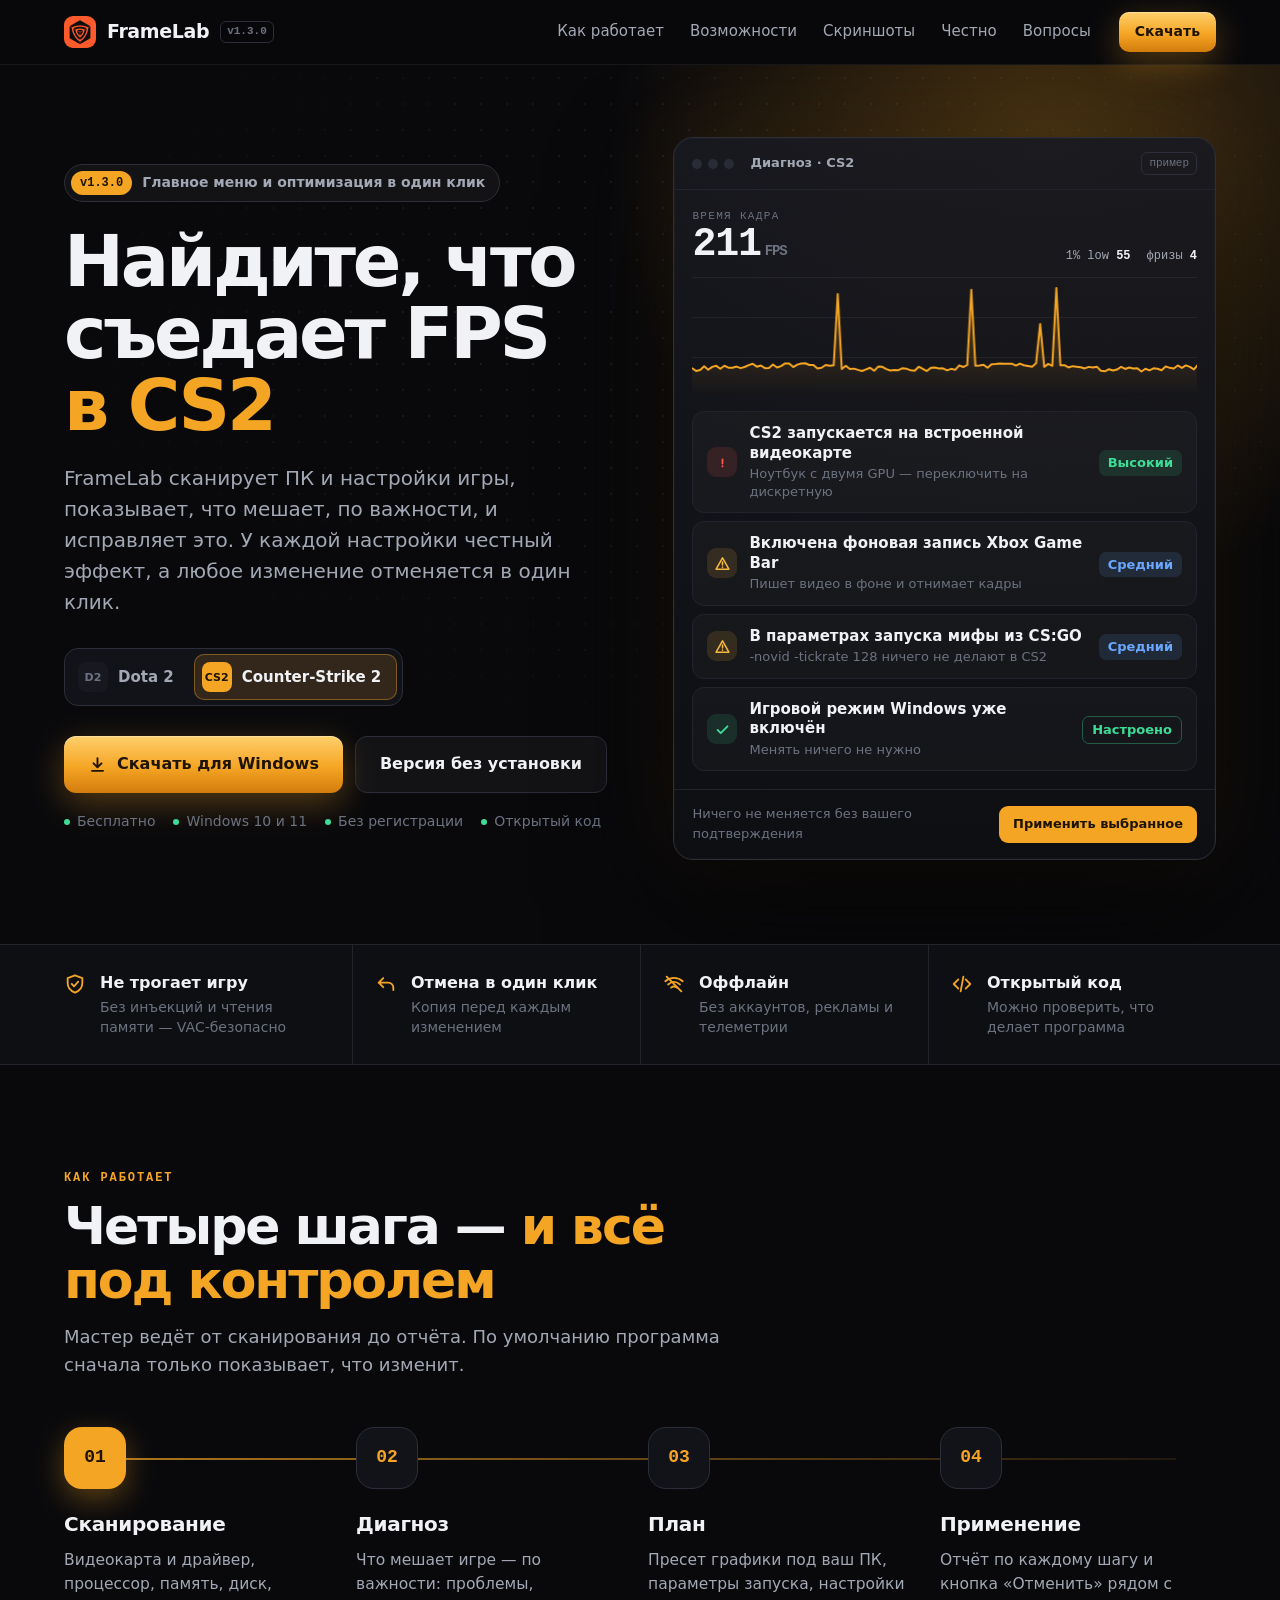
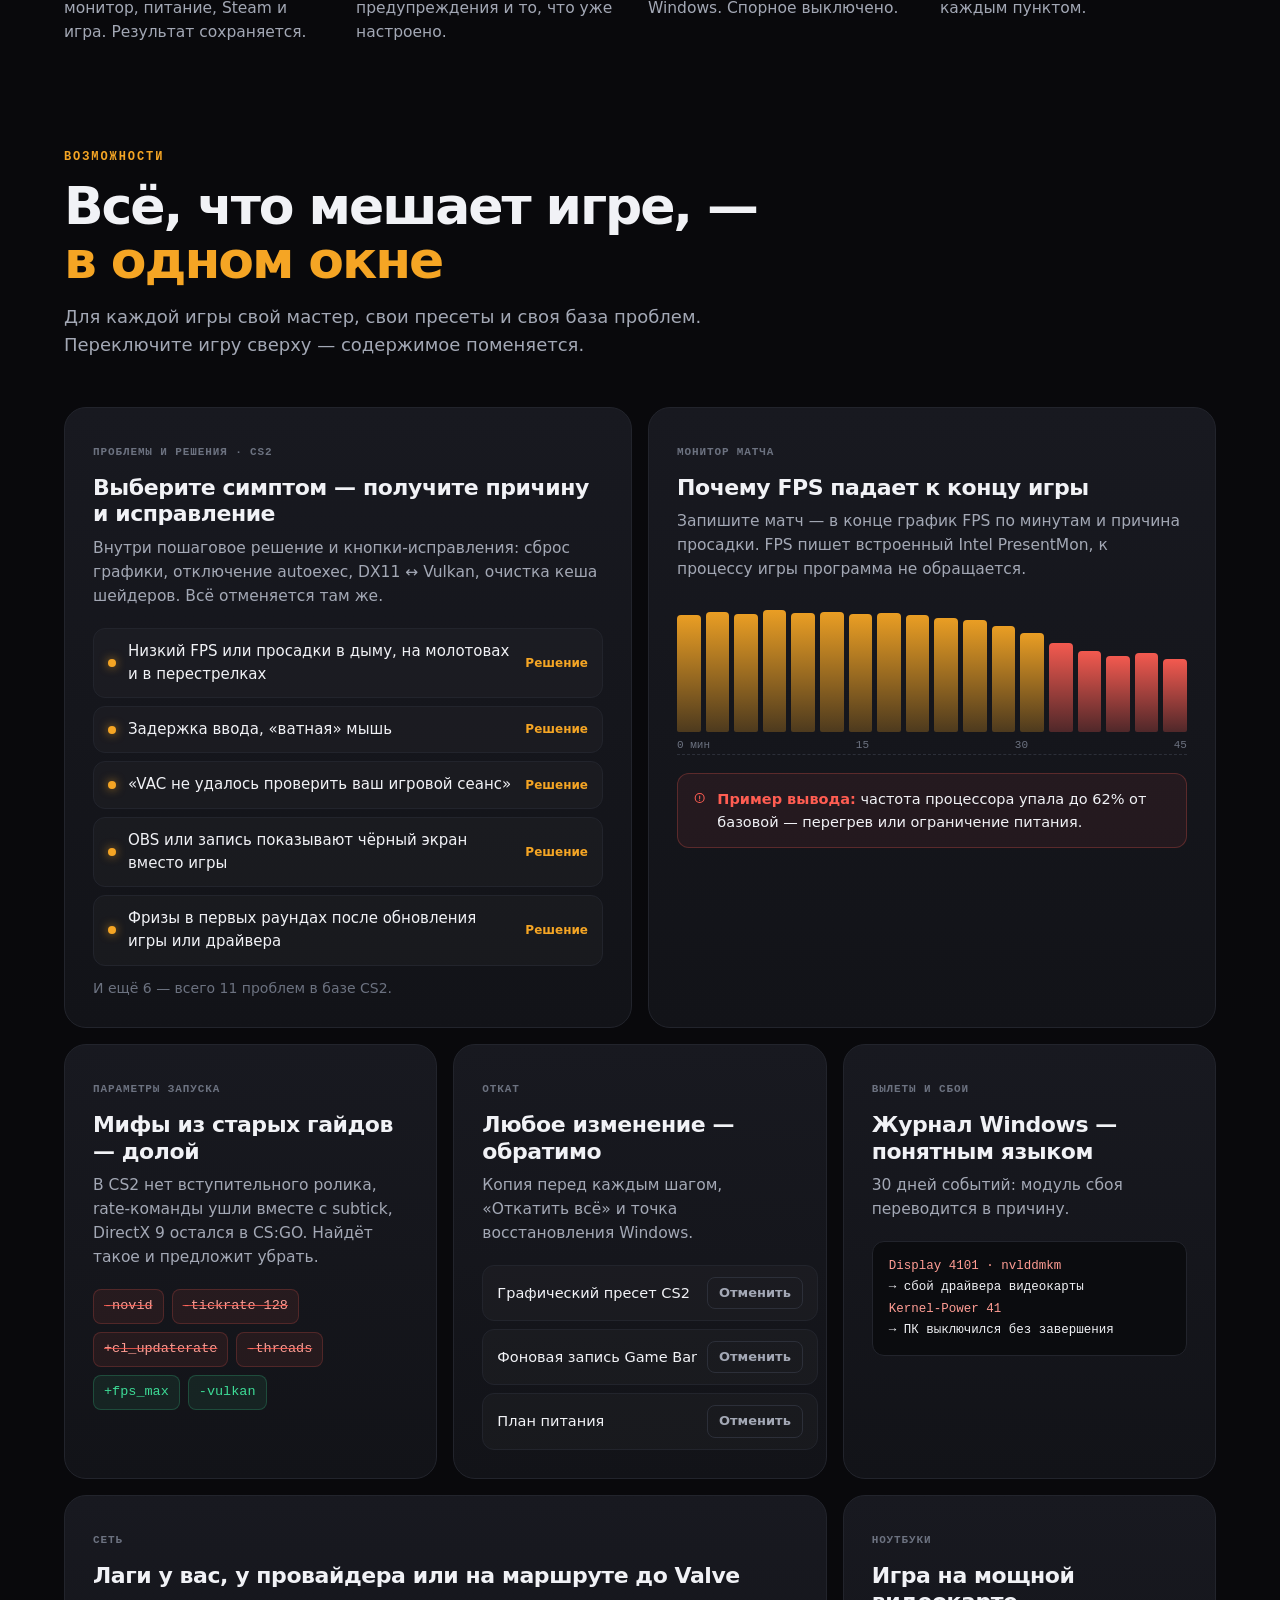
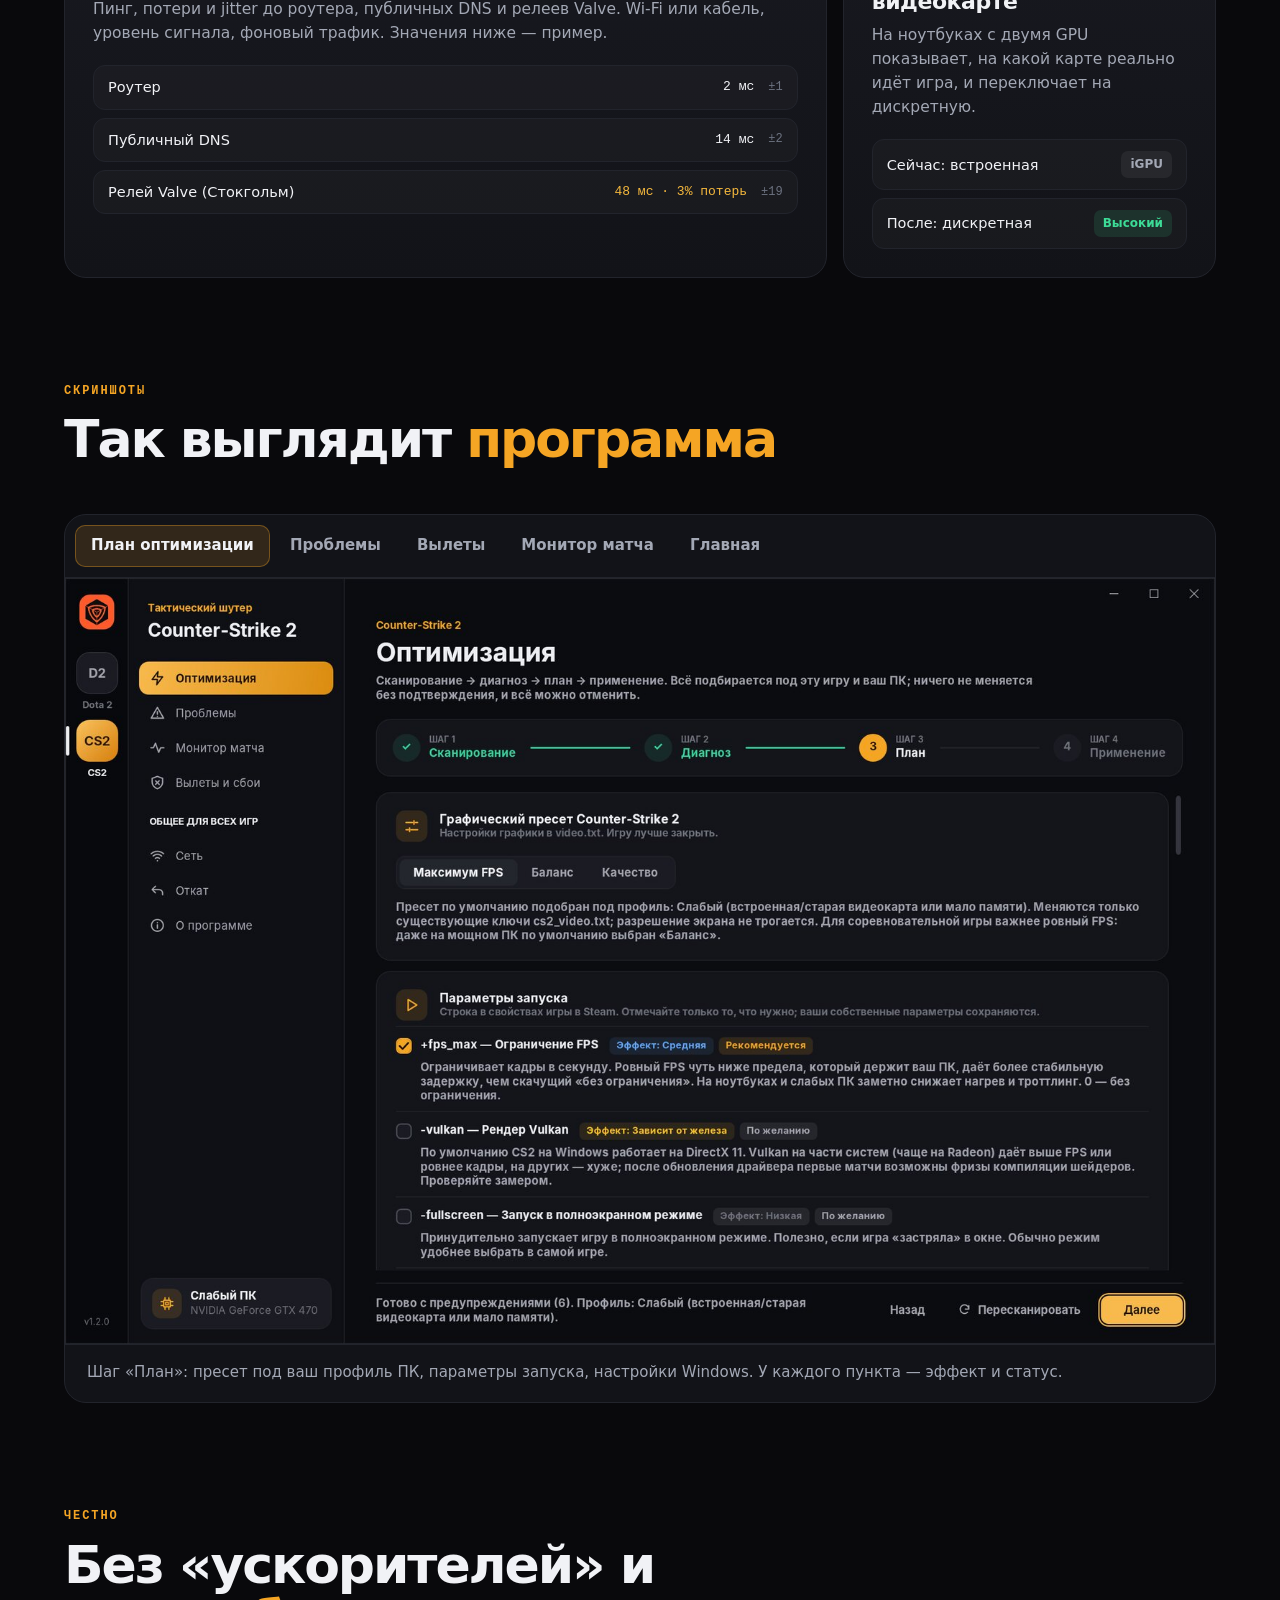
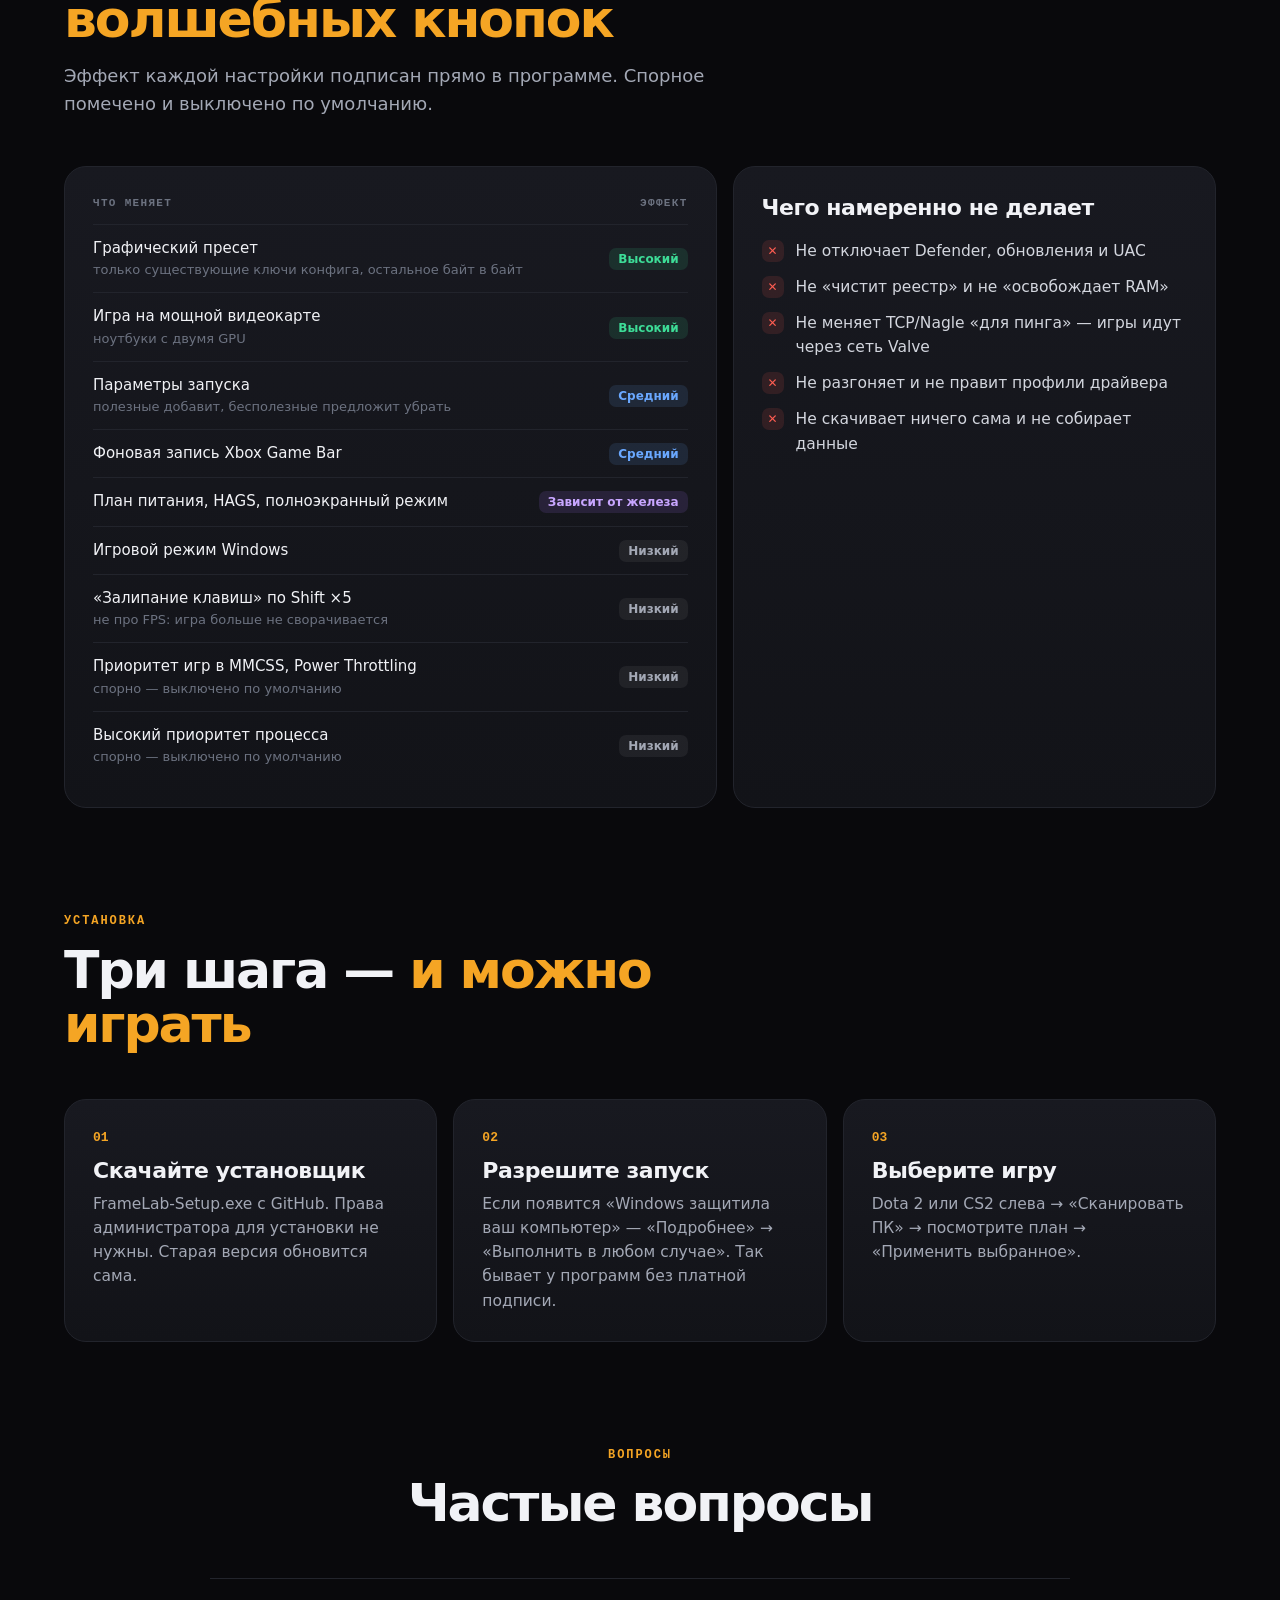
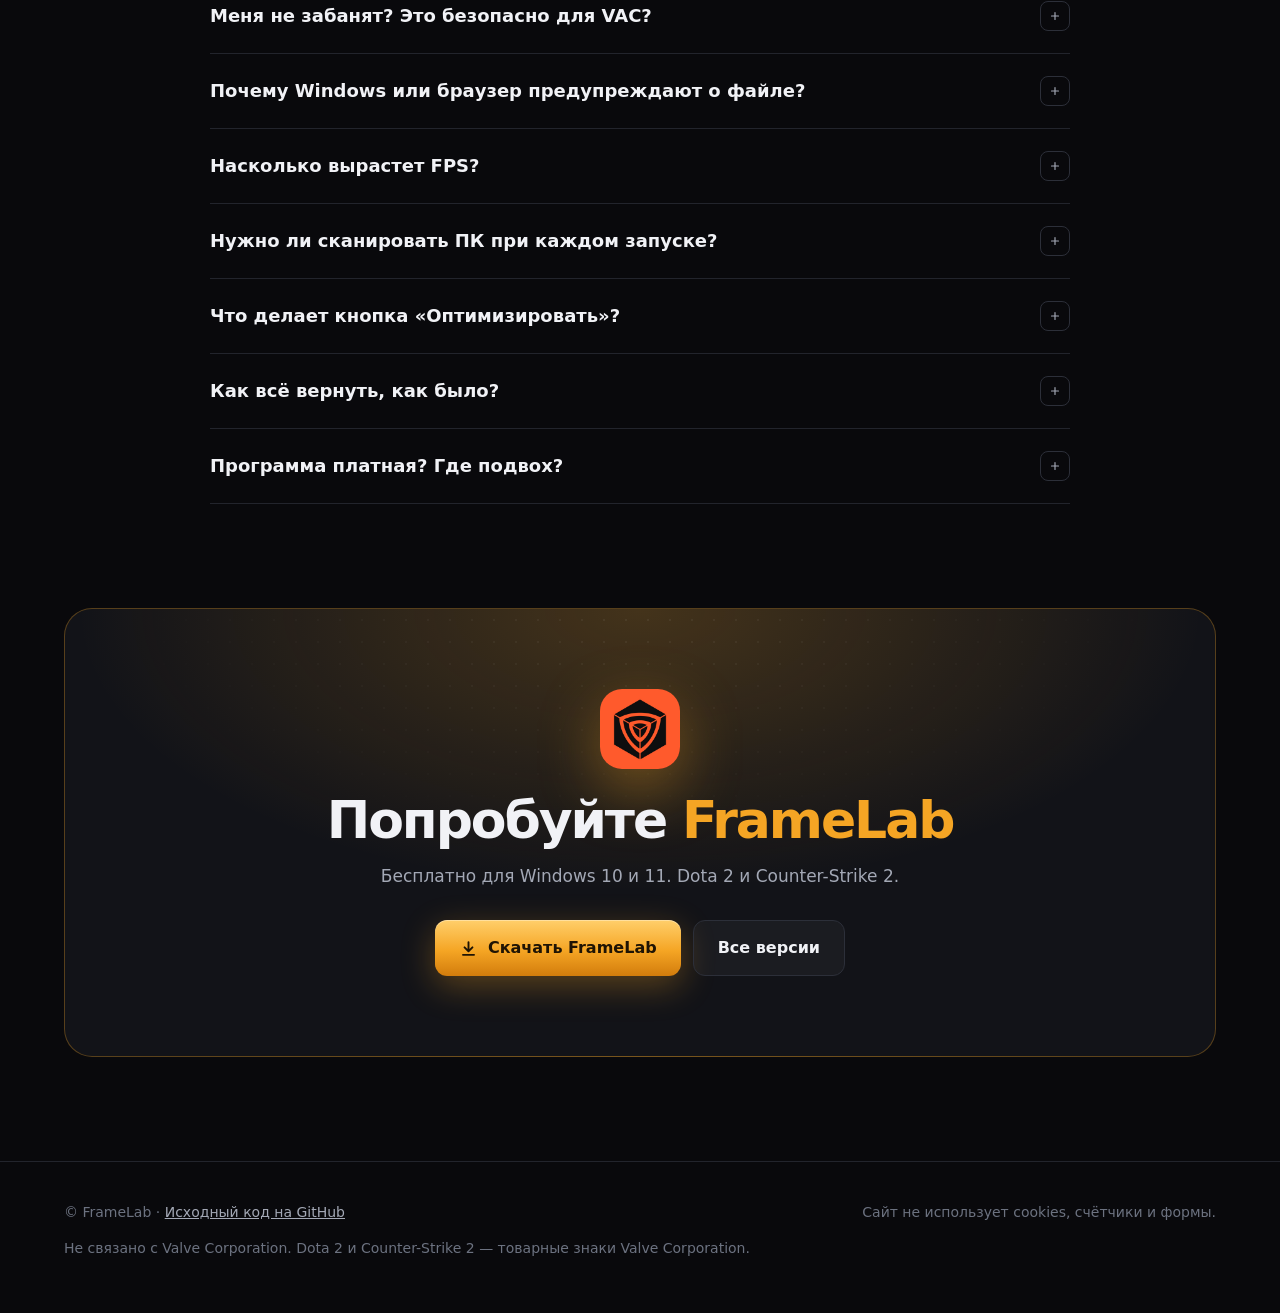
==== commit 888eff70: "Add the home page with one-click optimisation and new tweaks (1.3.0) - Home page: PC summary, instal" ====
--- a/site/index.html
+++ b/site/index.html
@@ -278,7 +278,7 @@
 
 <nav>
   <div class="wrap">
-    <a class="brand" href="#"><img src="img/logo.png" alt="">FrameLab<small class="ver-tag">v<span class="ver">1.2.1</span></small></a>
+    <a class="brand" href="#"><img src="img/logo.png" alt="">FrameLab<small class="ver-tag">v<span class="ver">1.3.0</span></small></a>
     <div class="links"><a href="#how">Как работает</a><a href="#features">Возможности</a><a href="#screens">Скриншоты</a><a href="#honest">Честно</a><a href="#faq">Вопросы</a></div>
     <a class="btn btn-primary" href="https://github.com/Derposd/v60/releases/latest/download/FrameLab-Setup.exe">Скачать</a>
   </div>
@@ -287,7 +287,7 @@
 <header class="hero">
   <div class="wrap">
     <div>
-      <a class="pill" href="https://github.com/Derposd/v60/releases/latest"><b>v<span class="ver">1.2.1</span></b>Скан ПК теперь сохраняется</a>
+      <a class="pill" href="https://github.com/Derposd/v60/releases/latest"><b>v<span class="ver">1.3.0</span></b>Главное меню и оптимизация в один клик</a>
       <h1>Найдите, что съедает FPS <span class="acc" data-g-name>в CS2</span></h1>
       <p class="lead">FrameLab сканирует ПК и настройки игры, показывает, что мешает, по важности, и исправляет это. У каждой настройки честный эффект, а любое изменение отменяется в один клик.</p>
       <div class="switch" role="group" aria-label="Игра">
@@ -447,6 +447,8 @@
             <tr><td>Фоновая запись Xbox Game Bar</td><td><span class="chip md">Средний</span></td></tr>
             <tr><td>План питания, HAGS, полноэкранный режим</td><td><span class="chip hw">Зависит от железа</span></td></tr>
             <tr><td>Игровой режим Windows</td><td><span class="chip lo">Низкий</span></td></tr>
+            <tr><td>«Залипание клавиш» по Shift ×5<small>не про FPS: игра больше не сворачивается</small></td><td><span class="chip lo">Низкий</span></td></tr>
+            <tr><td>Приоритет игр в MMCSS, Power Throttling<small>спорно — выключено по умолчанию</small></td><td><span class="chip lo">Низкий</span></td></tr>
             <tr><td>Высокий приоритет процесса<small>спорно — выключено по умолчанию</small></td><td><span class="chip lo">Низкий</span></td></tr>
           </tbody>
         </table>
@@ -484,6 +486,7 @@
       <details><summary>Почему Windows или браузер предупреждают о файле?</summary><p>У программы нет платного сертификата подписи кода, поэтому SmartScreen показывает предупреждение для новых файлов. Скачивайте только по ссылкам с этой страницы — они ведут на официальную страницу релизов на GitHub.</p></details>
       <details><summary>Насколько вырастет FPS?</summary><p>Зависит от железа и от того, что было настроено раньше. Больше всего дают пресет графики, запуск на дискретной видеокарте в ноутбуках и отключение фоновой записи. Проверить эффект можно в «Мониторе матча».</p></details>
       <details><summary>Нужно ли сканировать ПК при каждом запуске?</summary><p>Нет. С версии 1.2.1 результат сохраняется: при следующем запуске программа сразу показывает диагноз, а Steam, игры и настройки Windows перепроверяет за секунду. Полное сканирование повторится само, если сменилась видеокарта, драйвер или процессор.</p></details>
+      <details><summary>Что делает кнопка «Оптимизировать»?</summary><p>Применяет для всех установленных игр только то, что мастер выбрал бы сам: рекомендованные для вашего ПК настройки без спорных пунктов и без перезагрузки. Перед применением показывает список, после — отчёт и кнопку «Отменить всё». Программы не закрываются, ничего не удаляется и не разгоняется.</p></details>
       <details><summary>Как всё вернуть, как было?</summary><p>Рядом с каждым изменением есть кнопка «Отменить», а на вкладке «Откат» — «Откатить всё». Копии хранятся в %LOCALAPPDATA%\Dota2Optimizer и не удаляются вместе с программой.</p></details>
       <details><summary>Программа платная? Где подвох?</summary><p>Бесплатно, без рекламы и регистрации. Код открыт на GitHub — можно проверить, что программа делает.</p></details>
     </div>
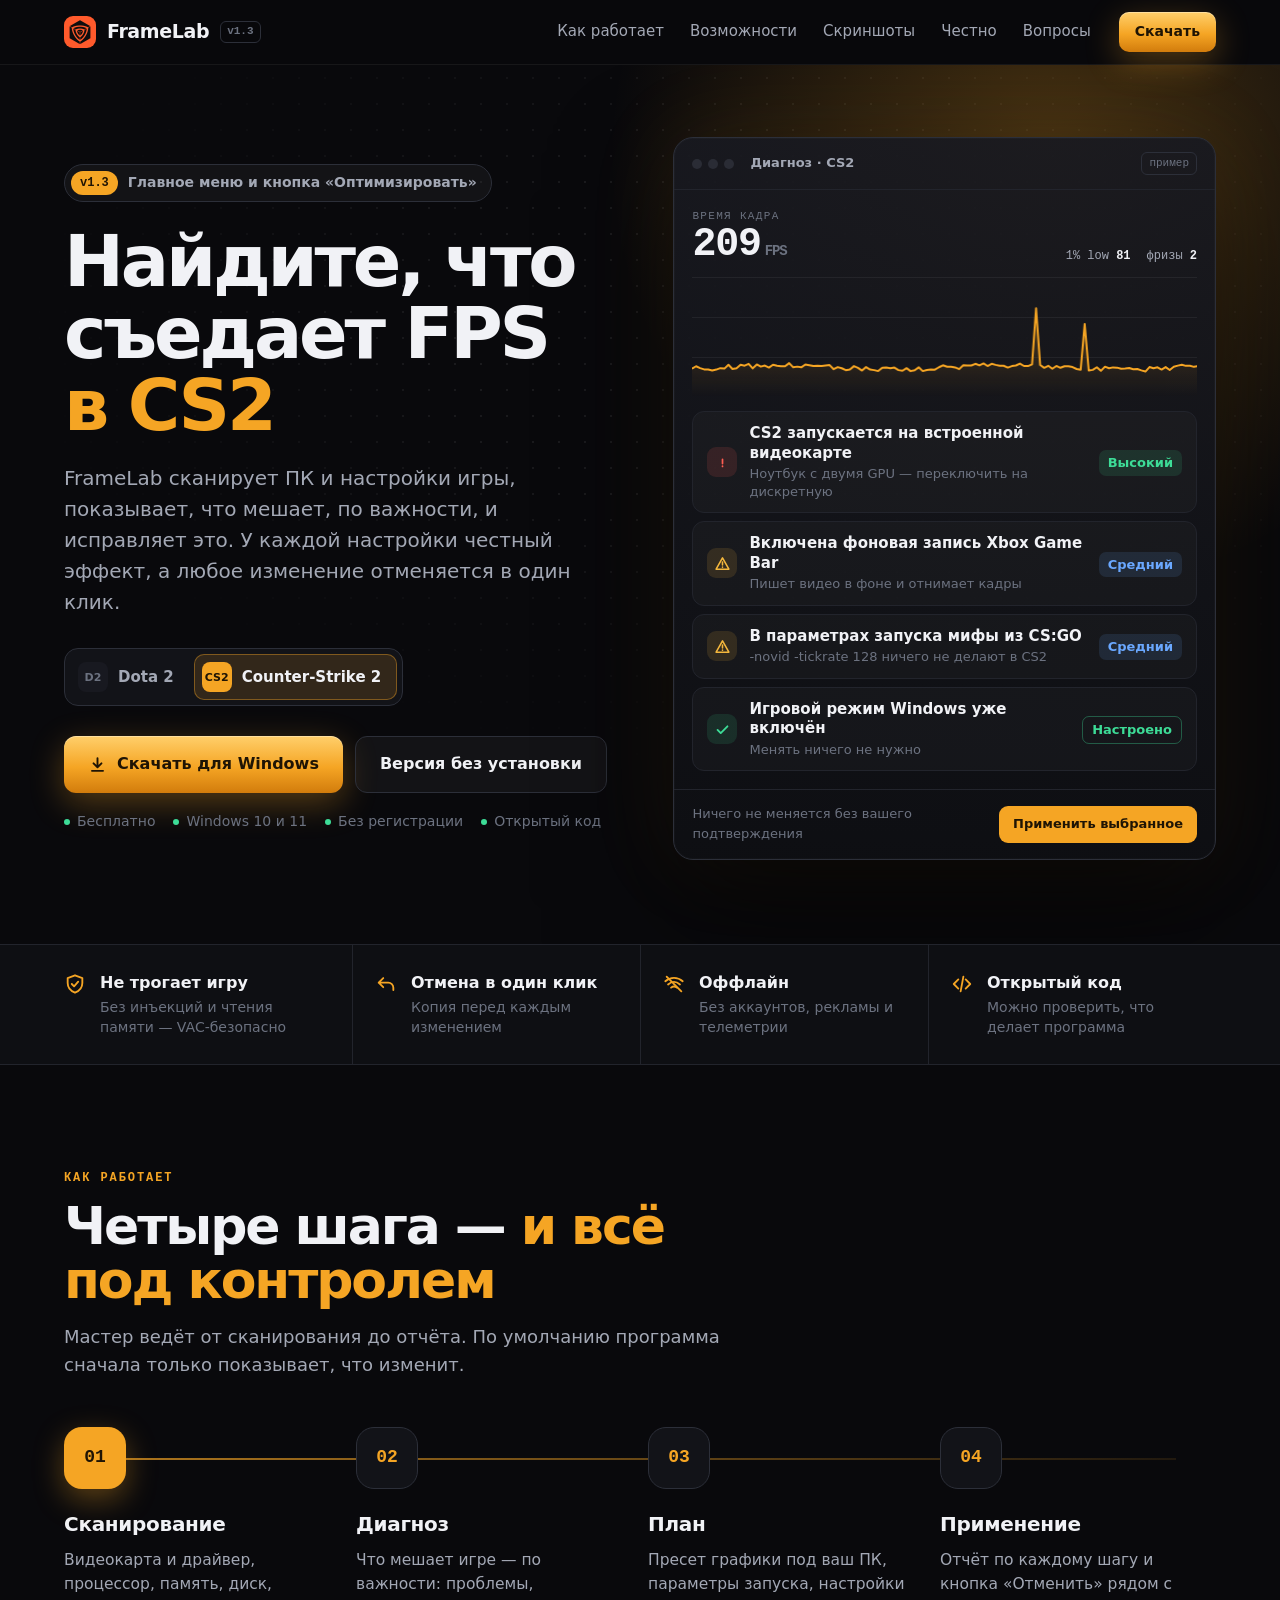
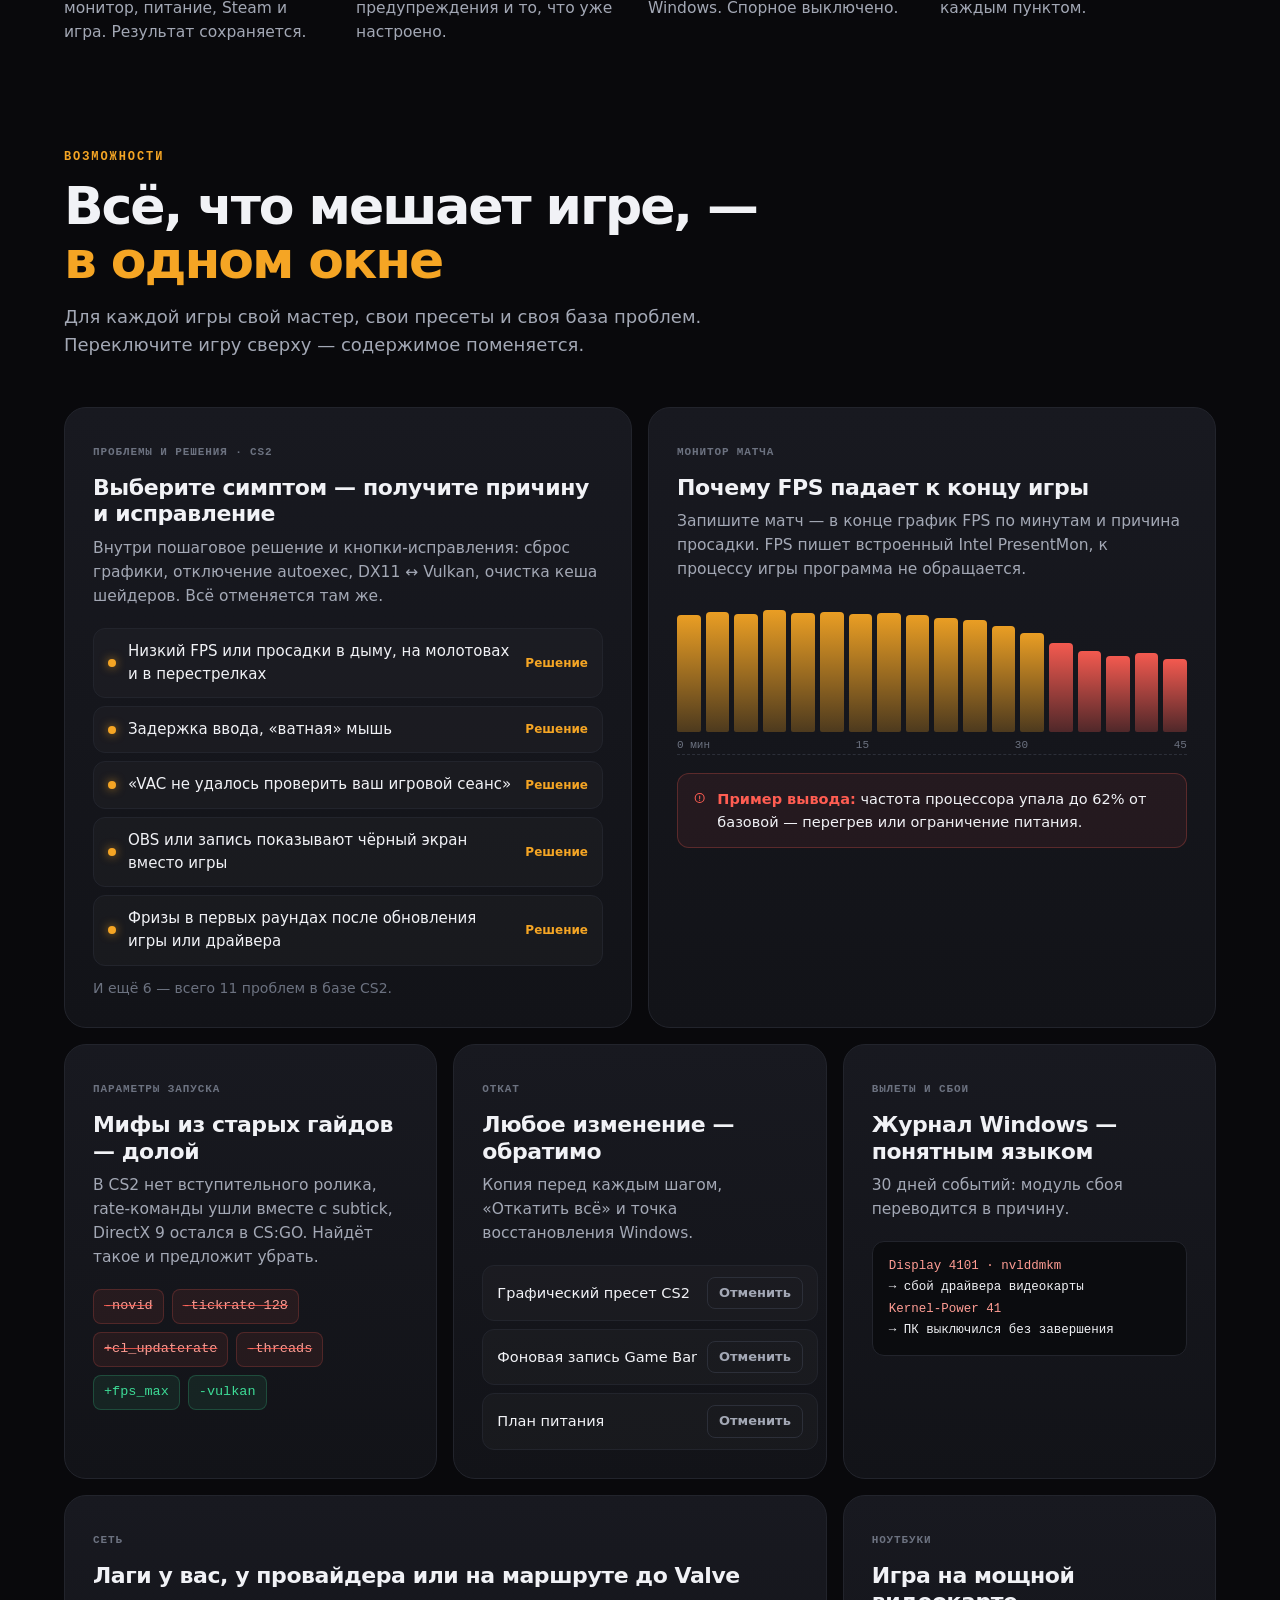
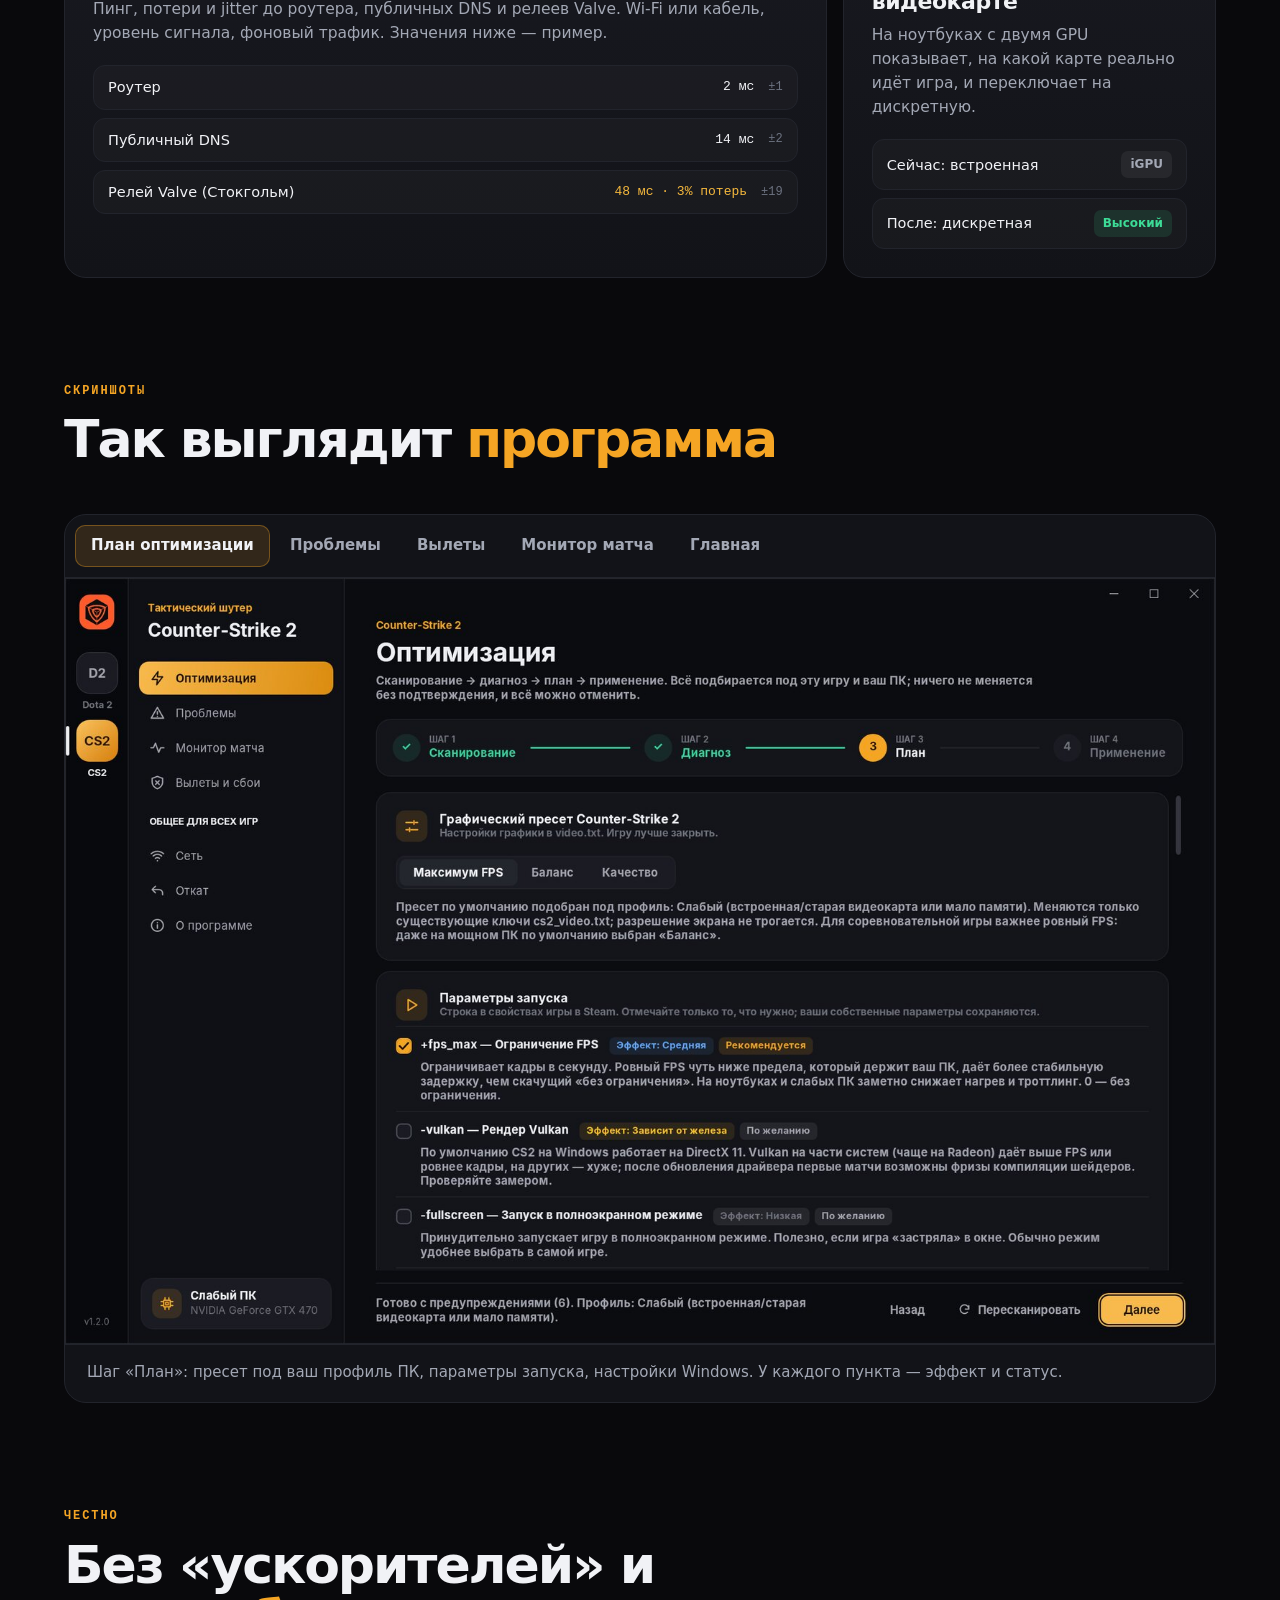
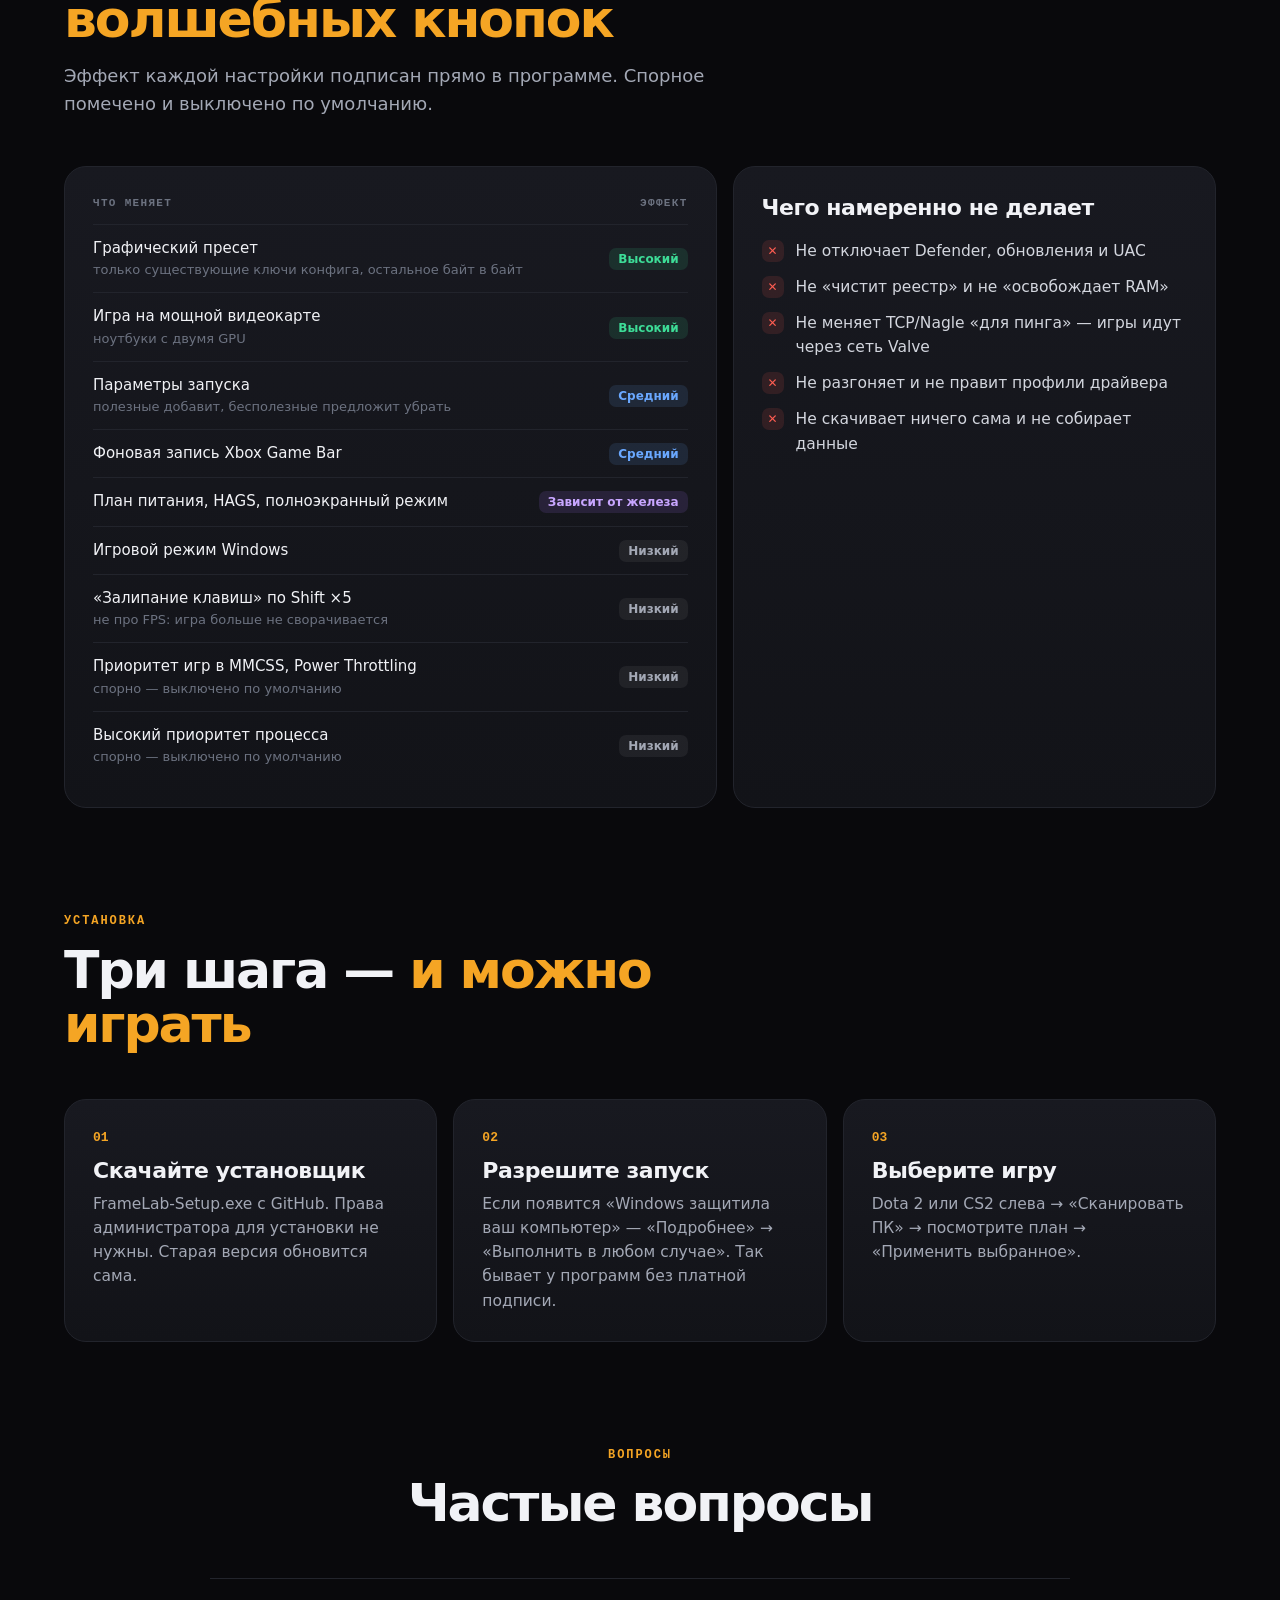
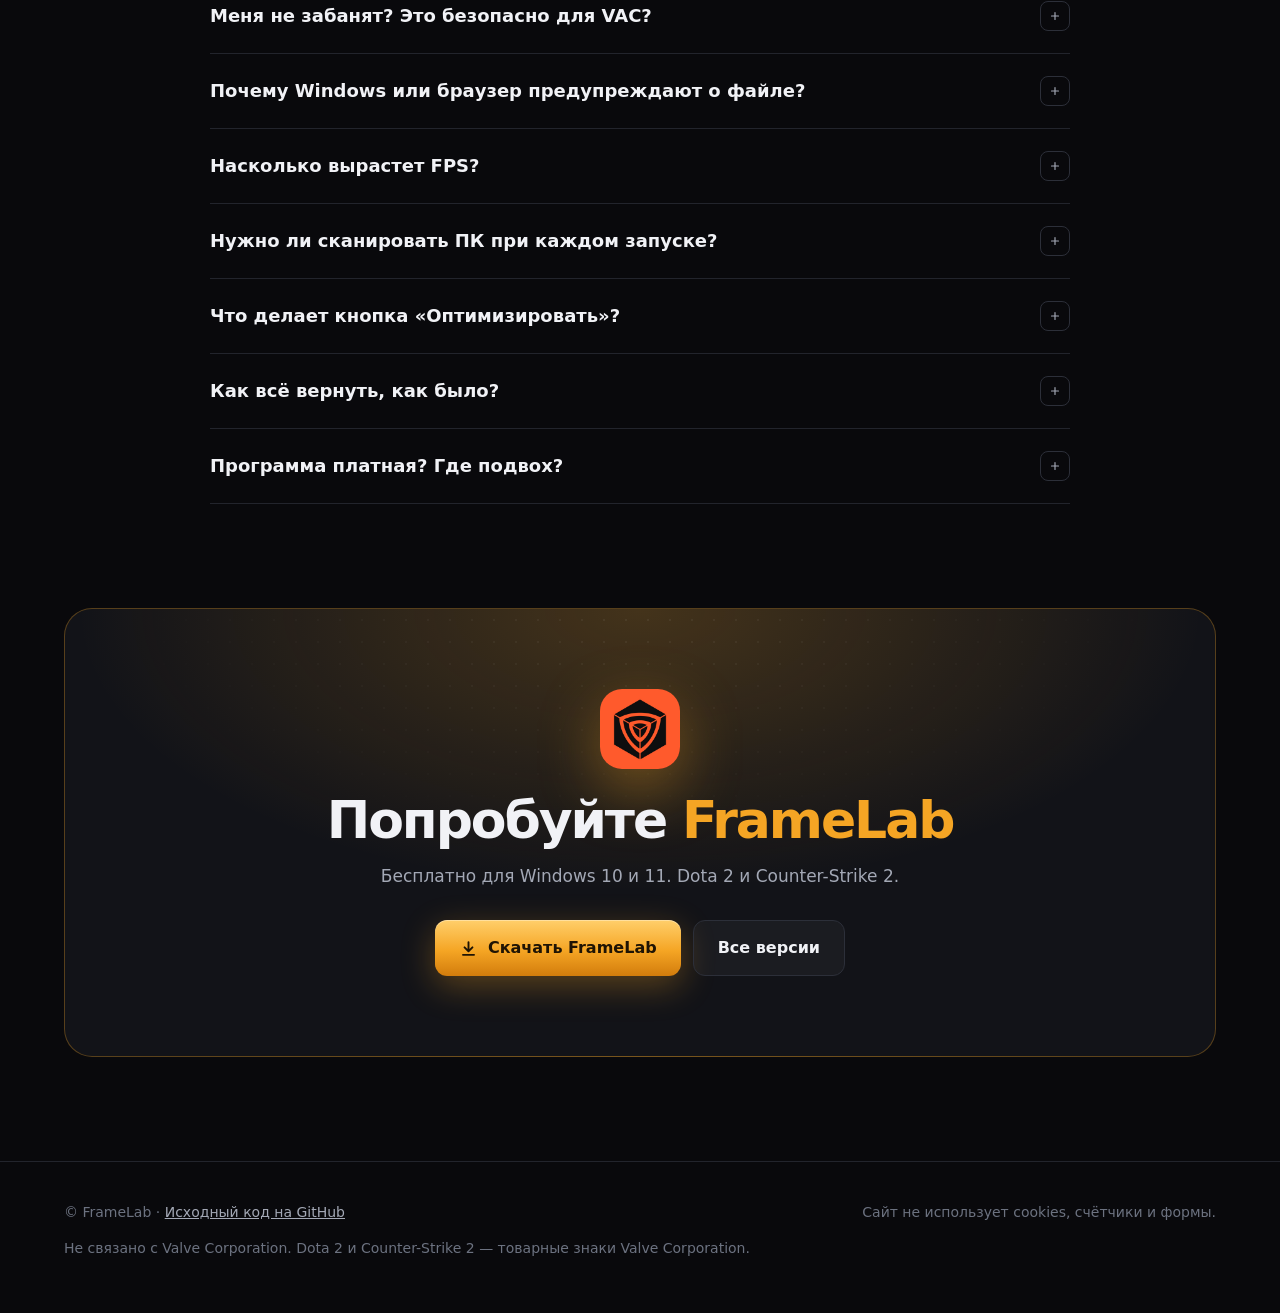
==== commit 66800e6f: "Keep the site version in sync and keep download counts - The Pages workflow runs on every push to ma" ====
--- a/site/index.html
+++ b/site/index.html
@@ -278,7 +278,7 @@
 
 <nav>
   <div class="wrap">
-    <a class="brand" href="#"><img src="img/logo.png" alt="">FrameLab<small class="ver-tag">v<span class="ver">1.3.0</span></small></a>
+    <a class="brand" href="#"><img src="img/logo.png" alt="">FrameLab<small class="ver-tag">v<span class="ver">1.3</span></small></a>
     <div class="links"><a href="#how">Как работает</a><a href="#features">Возможности</a><a href="#screens">Скриншоты</a><a href="#honest">Честно</a><a href="#faq">Вопросы</a></div>
     <a class="btn btn-primary" href="https://github.com/Derposd/v60/releases/latest/download/FrameLab-Setup.exe">Скачать</a>
   </div>
@@ -287,7 +287,7 @@
 <header class="hero">
   <div class="wrap">
     <div>
-      <a class="pill" href="https://github.com/Derposd/v60/releases/latest"><b>v<span class="ver">1.3.0</span></b>Главное меню и оптимизация в один клик</a>
+      <a class="pill" href="https://github.com/Derposd/v60/releases/latest"><b>v<span class="ver">1.3</span></b><span class="ver-note">Главное меню и кнопка «Оптимизировать»</span></a>
       <h1>Найдите, что съедает FPS <span class="acc" data-g-name>в CS2</span></h1>
       <p class="lead">FrameLab сканирует ПК и настройки игры, показывает, что мешает, по важности, и исправляет это. У каждой настройки честный эффект, а любое изменение отменяется в один клик.</p>
       <div class="switch" role="group" aria-label="Игра">
@@ -632,7 +632,7 @@
   // Current version from GitHub's public release list; the page works the same without it.
   fetch('https://api.github.com/repos/Derposd/v60/releases/latest')
     .then(r => r.ok ? r.json() : null)
-    .then(d => { if (d && d.tag_name) document.querySelectorAll('.ver').forEach(e => e.textContent = d.tag_name.replace(/^v/, '')); })
+    .then(d => { if (d && d.tag_name) document.querySelectorAll('.ver').forEach(e => e.textContent = d.tag_name.replace(/^v/, '').replace(/\.0$/, '')); })
     .catch(() => {});
 })();
 </script>
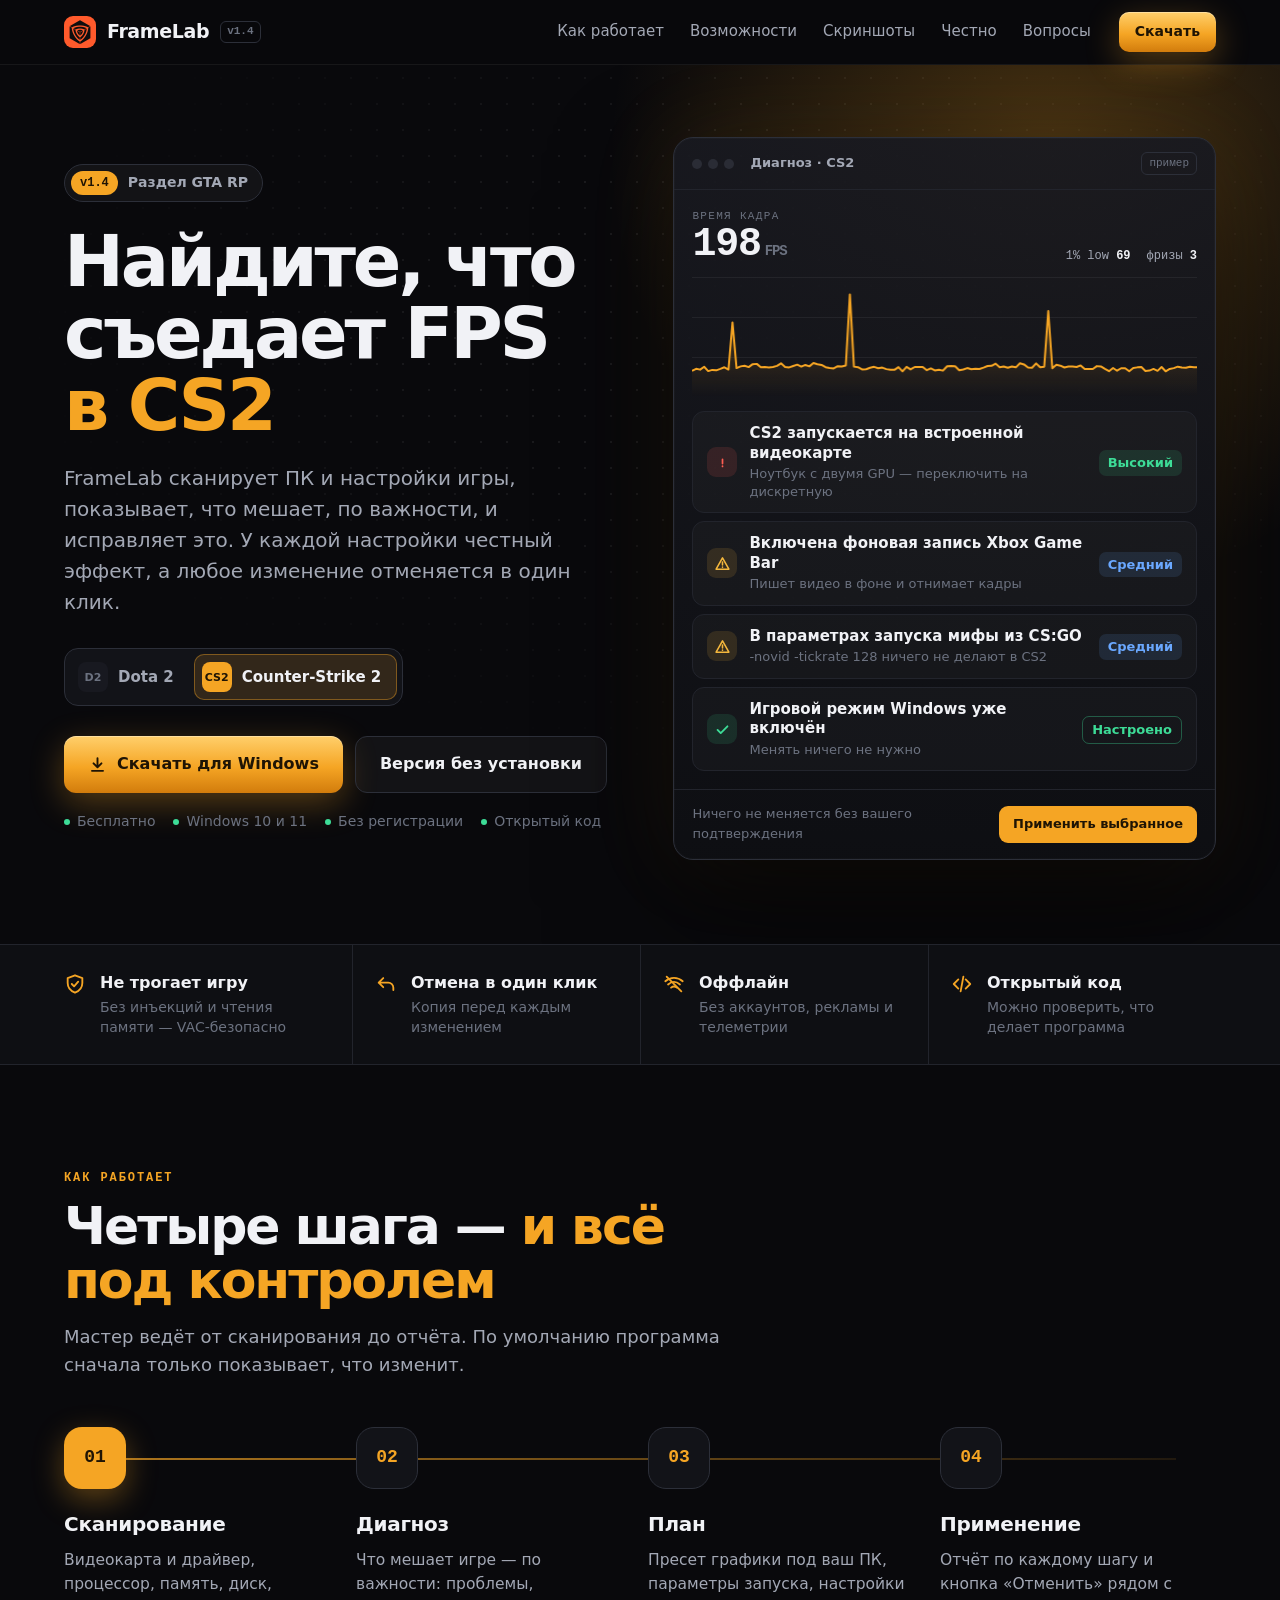
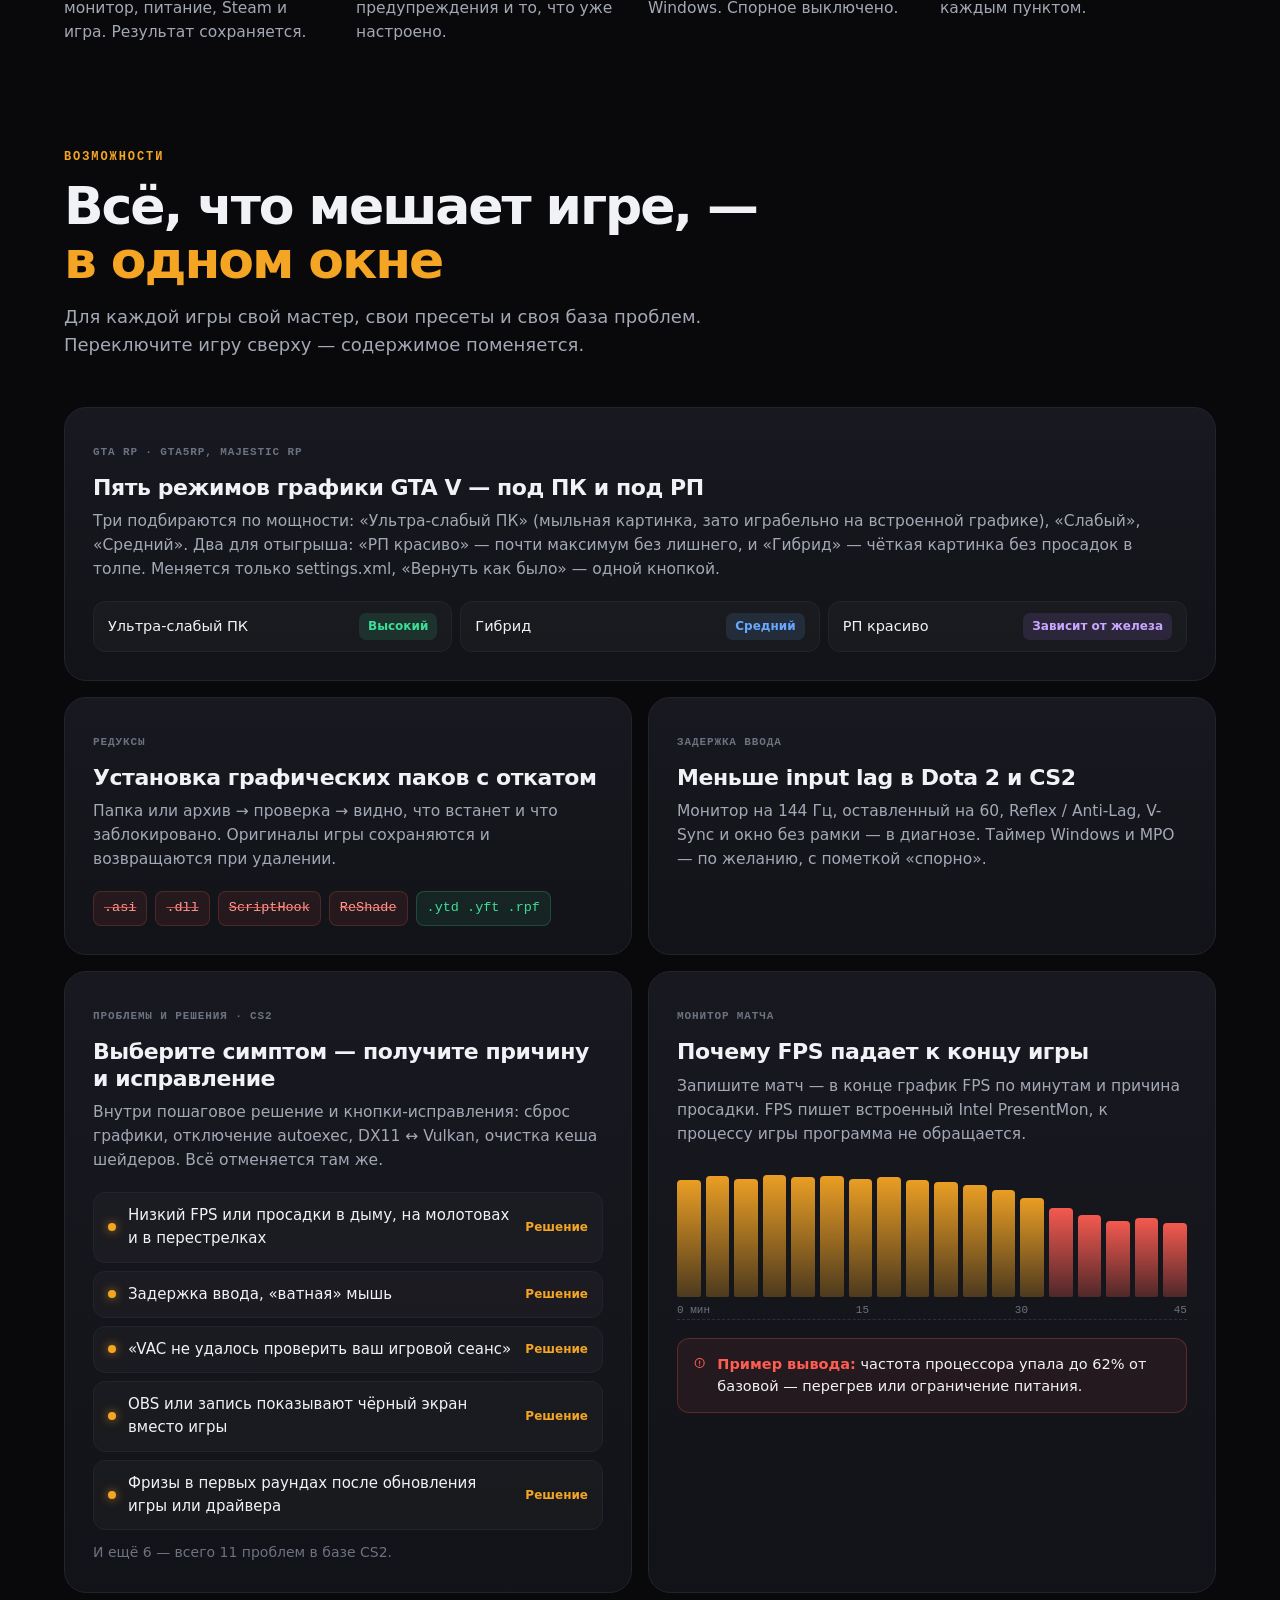
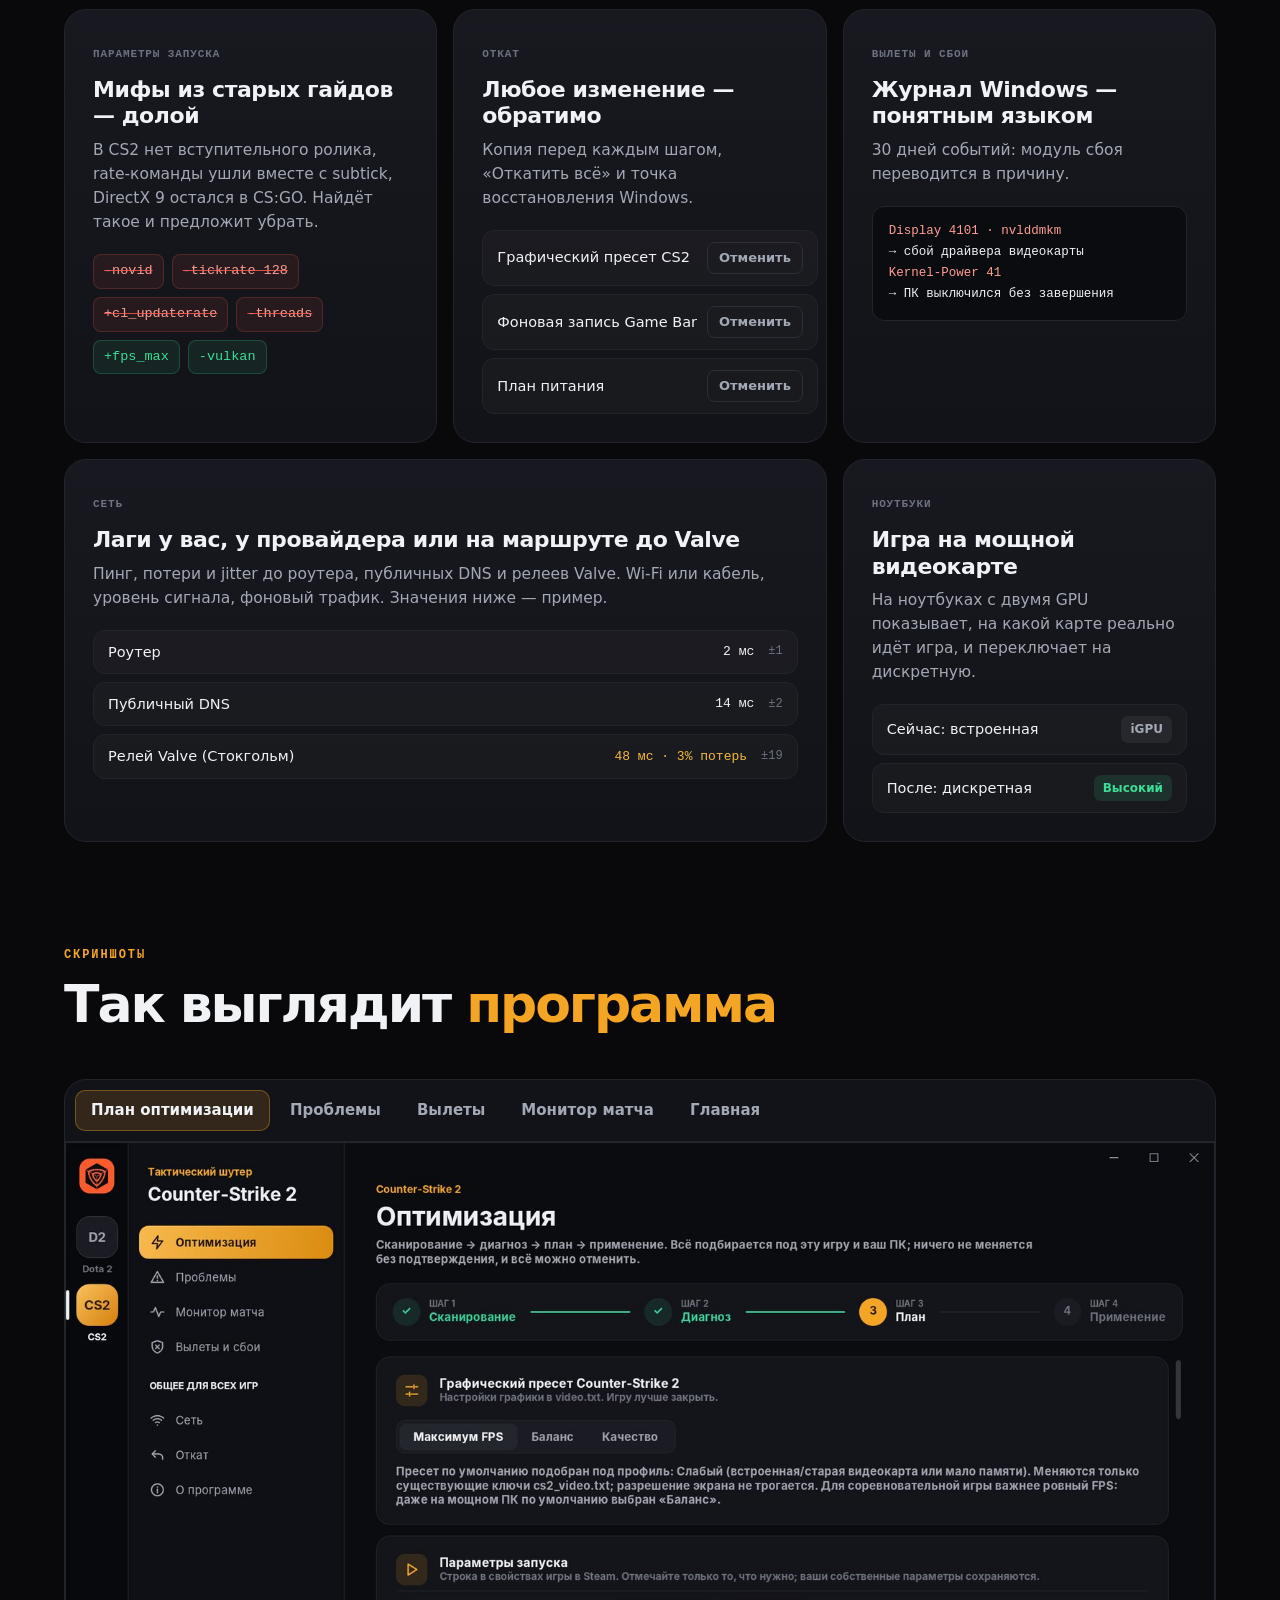
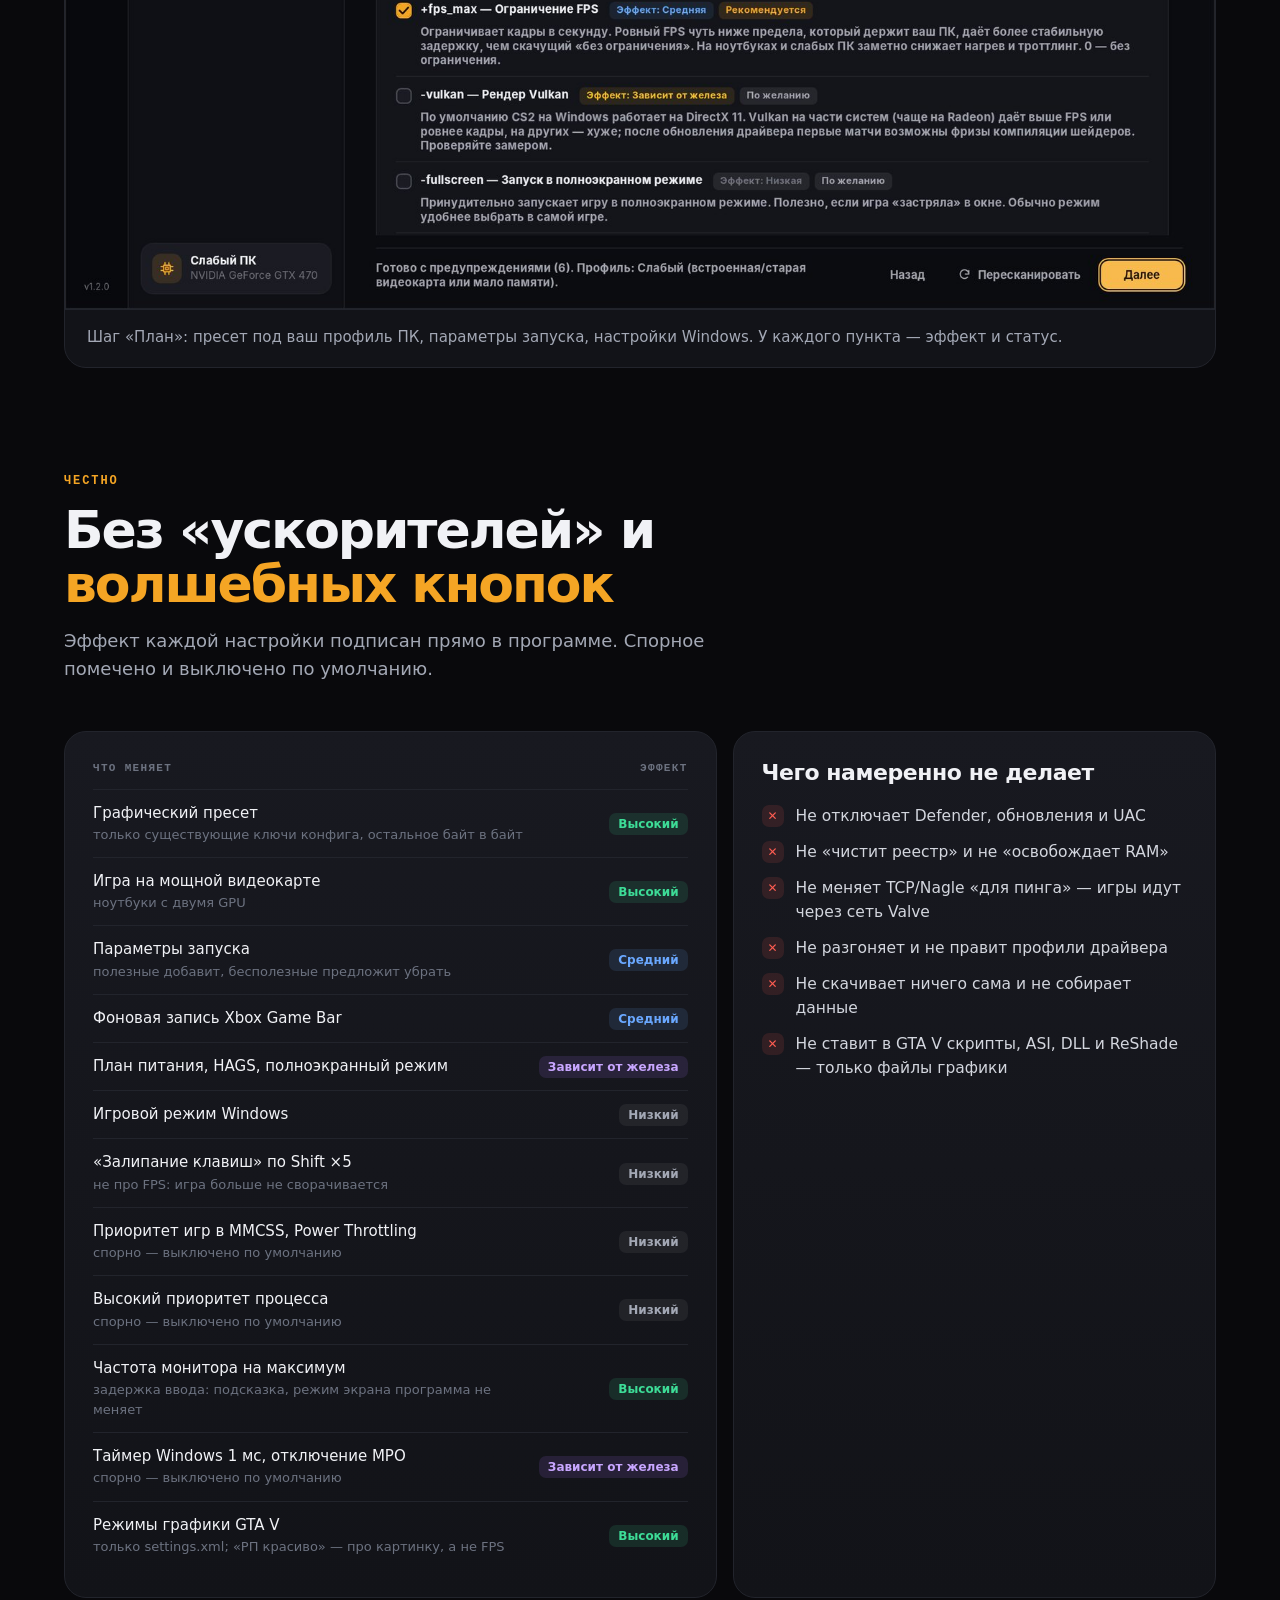
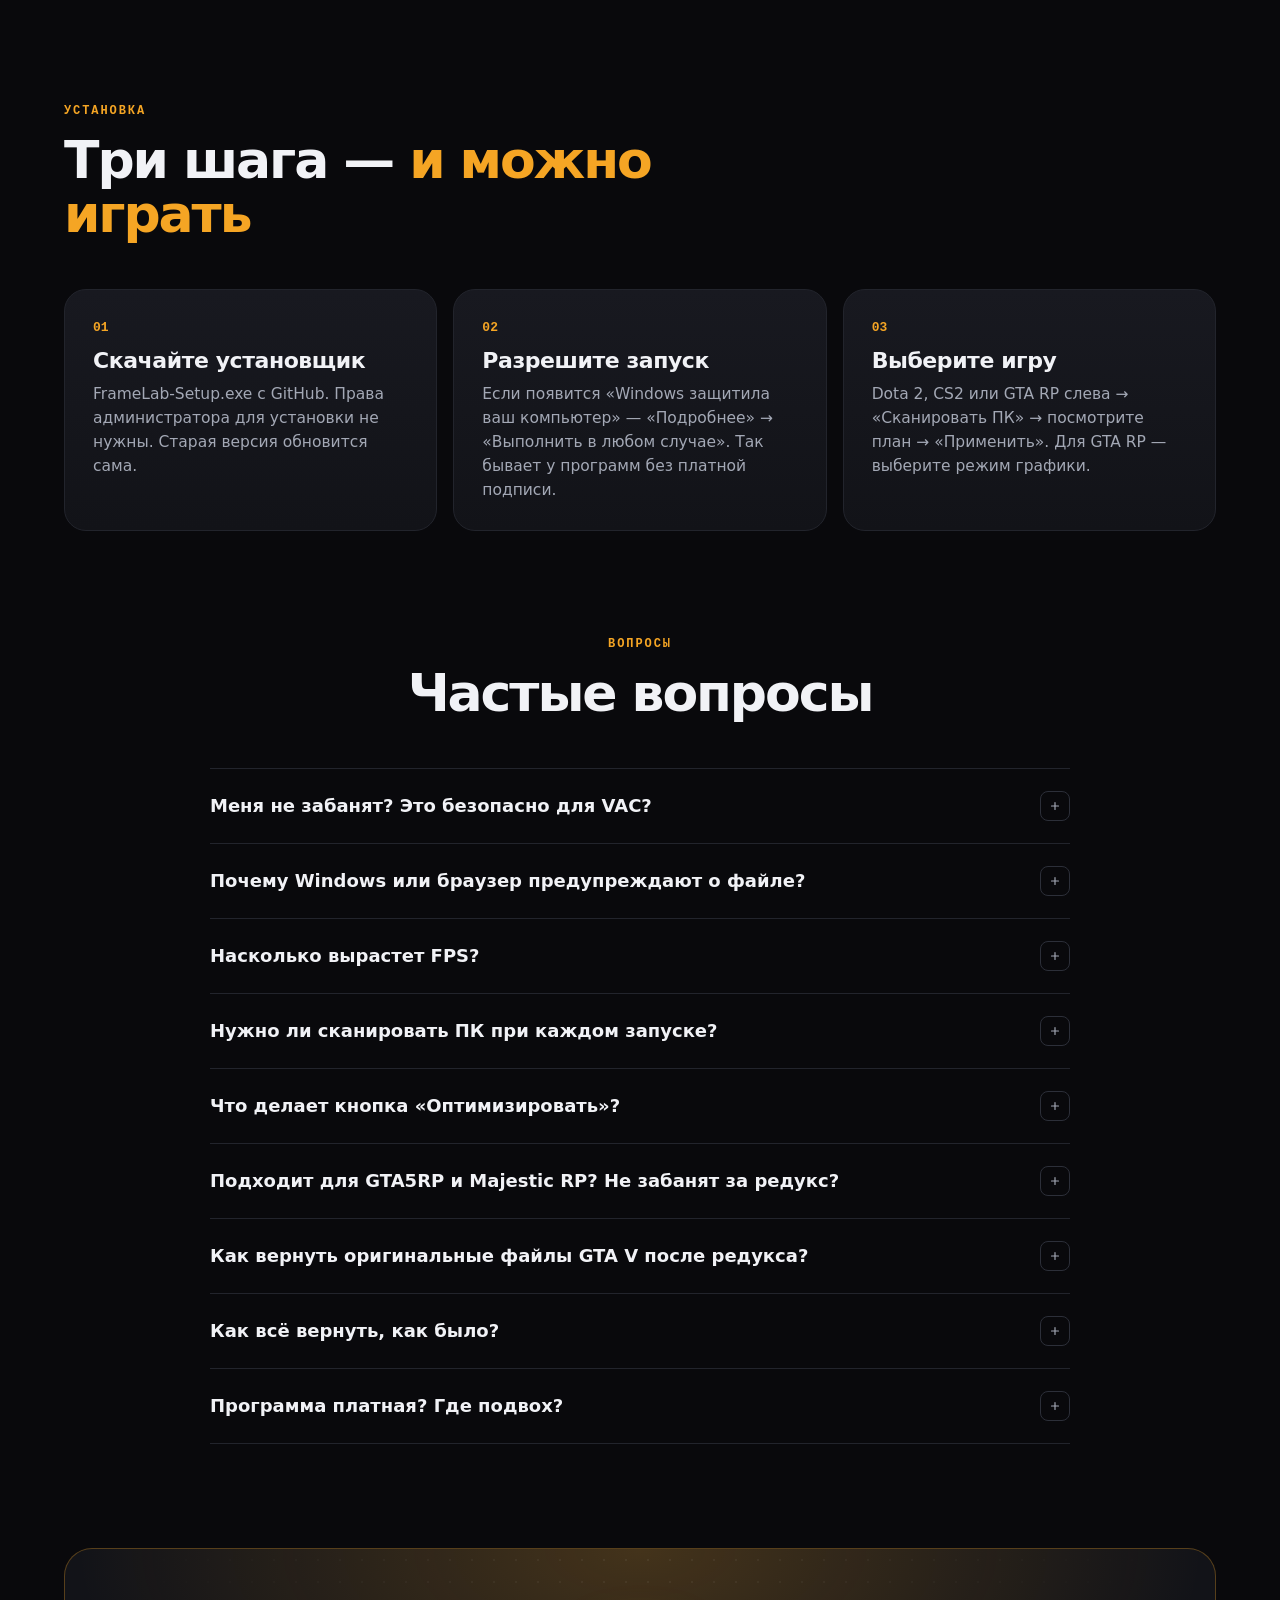
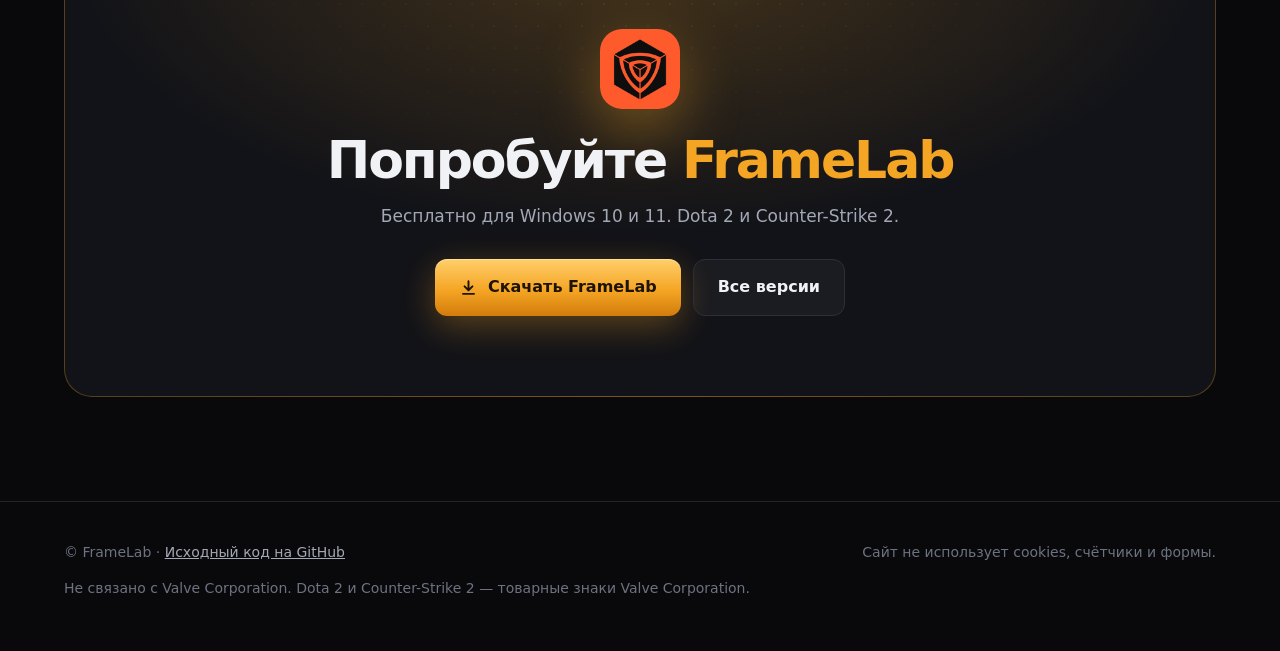
==== commit ae88d27b: "Add the GTA RP section: graphics modes, redux manager and diagnosis (1.4.0) A third tile in the game" ====
--- a/site/index.html
+++ b/site/index.html
@@ -3,9 +3,9 @@
 <head>
 <meta charset="utf-8">
 <meta name="viewport" content="width=device-width, initial-scale=1">
-<title>FrameLab — бесплатная оптимизация Dota 2 и CS2</title>
-<meta name="description" content="FrameLab — бесплатная программа для Windows: больше FPS и меньше фризов в Dota 2 и Counter-Strike 2. Оффлайн, не трогает игру, любое изменение отменяется в один клик.">
-<meta property="og:title" content="FrameLab — оптимизация Dota 2 и CS2">
+<title>FrameLab — бесплатная оптимизация Dota 2, CS2 и GTA RP</title>
+<meta name="description" content="FrameLab — бесплатная программа для Windows: больше FPS и меньше фризов в Dota 2, Counter-Strike 2 и GTA V для RP-проектов (GTA5RP, Majestic RP). Оффлайн, не трогает игру, любое изменение отменяется в один клик.">
+<meta property="og:title" content="FrameLab — оптимизация Dota 2, CS2 и GTA RP">
 <meta property="og:description" content="Бесплатно, оффлайн, VAC-безопасно. Пресеты графики, параметры запуска, решения типичных проблем и монитор матча.">
 <meta property="og:image" content="img/cs2-plan.jpg">
 <meta property="og:type" content="website">
@@ -147,7 +147,8 @@
   .bento { display: grid; grid-template-columns: repeat(6, 1fr); gap: 16px; }
   .tile { position: relative; overflow: hidden; border-radius: 22px; background: linear-gradient(180deg, var(--panel2), var(--panel)); border: 1px solid var(--line); padding: 28px; }
   .tile:hover { border-color: var(--line2); }
-  .tile.w3 { grid-column: span 3; } .tile.w2 { grid-column: span 2; } .tile.w4 { grid-column: span 4; }
+  .tile.w3 { grid-column: span 3; } .tile.w2 { grid-column: span 2; } .tile.w4 { grid-column: span 4; } .tile.w6 { grid-column: span 6; }
+  .undo.three { grid-template-columns: repeat(3, 1fr); }
   .tile h3 { font-size: 22px; font-weight: 800; letter-spacing: -0.02em; line-height: 1.2; }
   .tile > p { color: var(--muted); margin-top: 8px; font-size: 15.5px; }
   .tile .tg { display: inline-block; font-family: var(--mono); font-size: 11px; font-weight: 600; letter-spacing: .08em; text-transform: uppercase; color: var(--subtle); margin-bottom: 14px; }
@@ -239,7 +240,7 @@
     .hero .wrap { grid-template-columns: 1fr; gap: 44px; }
     .hero { padding-top: 52px; }
     .bento { grid-template-columns: repeat(2, 1fr); }
-    .tile.w3, .tile.w4 { grid-column: span 2; } .tile.w2 { grid-column: span 1; }
+    .tile.w3, .tile.w4, .tile.w6 { grid-column: span 2; } .tile.w2 { grid-column: span 1; }
     .honest { grid-template-columns: 1fr; }
     .strip .wrap { grid-template-columns: 1fr 1fr; }
     .strip div.it:nth-child(3) { border-left: 0; padding-left: 0; }
@@ -254,7 +255,8 @@
     .flow { grid-template-columns: 1fr 1fr; gap: 28px 16px; }
     .flow::before { display: none; }
     .bento, .inst { grid-template-columns: 1fr; }
-    .tile.w2, .tile.w3, .tile.w4 { grid-column: auto; }
+    .tile.w2, .tile.w3, .tile.w4, .tile.w6 { grid-column: auto; }
+    .undo.three { grid-template-columns: 1fr; }
     .tile { padding: 22px; }
     .strip .wrap { grid-template-columns: 1fr; }
     .strip div.it { border-left: 0; padding: 18px 0; }
@@ -278,7 +280,7 @@
 
 <nav>
   <div class="wrap">
-    <a class="brand" href="#"><img src="img/logo.png" alt="">FrameLab<small class="ver-tag">v<span class="ver">1.3</span></small></a>
+    <a class="brand" href="#"><img src="img/logo.png" alt="">FrameLab<small class="ver-tag">v<span class="ver">1.4</span></small></a>
     <div class="links"><a href="#how">Как работает</a><a href="#features">Возможности</a><a href="#screens">Скриншоты</a><a href="#honest">Честно</a><a href="#faq">Вопросы</a></div>
     <a class="btn btn-primary" href="https://github.com/Derposd/v60/releases/latest/download/FrameLab-Setup.exe">Скачать</a>
   </div>
@@ -287,7 +289,7 @@
 <header class="hero">
   <div class="wrap">
     <div>
-      <a class="pill" href="https://github.com/Derposd/v60/releases/latest"><b>v<span class="ver">1.3</span></b><span class="ver-note">Главное меню и кнопка «Оптимизировать»</span></a>
+      <a class="pill" href="https://github.com/Derposd/v60/releases/latest"><b>v<span class="ver">1.4</span></b><span class="ver-note">Раздел GTA RP</span></a>
       <h1>Найдите, что съедает FPS <span class="acc" data-g-name>в CS2</span></h1>
       <p class="lead">FrameLab сканирует ПК и настройки игры, показывает, что мешает, по важности, и исправляет это. У каждой настройки честный эффект, а любое изменение отменяется в один клик.</p>
       <div class="switch" role="group" aria-label="Игра">
@@ -346,6 +348,30 @@
       <p>Для каждой игры свой мастер, свои пресеты и своя база проблем. Переключите игру сверху — содержимое поменяется.</p></div>
 
     <div class="bento">
+      <div class="tile w6 rv">
+        <span class="tg">GTA RP · GTA5RP, Majestic RP</span>
+        <h3>Пять режимов графики GTA V — под ПК и под РП</h3>
+        <p>Три подбираются по мощности: «Ультра-слабый ПК» (мыльная картинка, зато играбельно на встроенной графике), «Слабый», «Средний». Два для отыгрыша: «РП красиво» — почти максимум без лишнего, и «Гибрид» — чёткая картинка без просадок в толпе. Меняется только settings.xml, «Вернуть как было» — одной кнопкой.</p>
+        <div class="undo three">
+          <div><span>Ультра-слабый ПК</span><span class="chip hi">Высокий</span></div>
+          <div><span>Гибрид</span><span class="chip md">Средний</span></div>
+          <div><span>РП красиво</span><span class="chip hw">Зависит от железа</span></div>
+        </div>
+      </div>
+
+      <div class="tile w3 rv">
+        <span class="tg">Редуксы</span>
+        <h3>Установка графических паков с откатом</h3>
+        <p>Папка или архив → проверка → видно, что встанет и что заблокировано. Оригиналы игры сохраняются и возвращаются при удалении.</p>
+        <div class="codes"><code>.asi</code><code>.dll</code><code>ScriptHook</code><code>ReShade</code><code class="keep">.ytd .yft .rpf</code></div>
+      </div>
+
+      <div class="tile w3 rv">
+        <span class="tg">Задержка ввода</span>
+        <h3>Меньше input lag в Dota 2 и CS2</h3>
+        <p>Монитор на 144 Гц, оставленный на 60, Reflex / Anti-Lag, V-Sync и окно без рамки — в диагнозе. Таймер Windows и MPO — по желанию, с пометкой «спорно».</p>
+      </div>
+
       <div class="tile w3 rv">
         <span class="tg">Проблемы и решения · <span data-g-short>CS2</span></span>
         <h3>Выберите симптом — получите причину и исправление</h3>
@@ -450,6 +476,9 @@
             <tr><td>«Залипание клавиш» по Shift ×5<small>не про FPS: игра больше не сворачивается</small></td><td><span class="chip lo">Низкий</span></td></tr>
             <tr><td>Приоритет игр в MMCSS, Power Throttling<small>спорно — выключено по умолчанию</small></td><td><span class="chip lo">Низкий</span></td></tr>
             <tr><td>Высокий приоритет процесса<small>спорно — выключено по умолчанию</small></td><td><span class="chip lo">Низкий</span></td></tr>
+            <tr><td>Частота монитора на максимум<small>задержка ввода: подсказка, режим экрана программа не меняет</small></td><td><span class="chip hi">Высокий</span></td></tr>
+            <tr><td>Таймер Windows 1 мс, отключение MPO<small>спорно — выключено по умолчанию</small></td><td><span class="chip hw">Зависит от железа</span></td></tr>
+            <tr><td>Режимы графики GTA V<small>только settings.xml; «РП красиво» — про картинку, а не FPS</small></td><td><span class="chip hi">Высокий</span></td></tr>
           </tbody>
         </table>
       </div>
@@ -461,6 +490,7 @@
           <li>Не меняет TCP/Nagle «для пинга» — игры идут через сеть Valve</li>
           <li>Не разгоняет и не правит профили драйвера</li>
           <li>Не скачивает ничего сама и не собирает данные</li>
+          <li>Не ставит в GTA V скрипты, ASI, DLL и ReShade — только файлы графики</li>
         </ul>
       </div>
     </div>
@@ -473,7 +503,7 @@
     <div class="inst">
       <div class="tile rv"><div class="n">01</div><h3>Скачайте установщик</h3><p>FrameLab-Setup.exe с GitHub. Права администратора для установки не нужны. Старая версия обновится сама.</p></div>
       <div class="tile rv"><div class="n">02</div><h3>Разрешите запуск</h3><p>Если появится «Windows защитила ваш компьютер» — «Подробнее» → «Выполнить в любом случае». Так бывает у программ без платной подписи.</p></div>
-      <div class="tile rv"><div class="n">03</div><h3>Выберите игру</h3><p>Dota 2 или CS2 слева → «Сканировать ПК» → посмотрите план → «Применить выбранное».</p></div>
+      <div class="tile rv"><div class="n">03</div><h3>Выберите игру</h3><p>Dota 2, CS2 или GTA RP слева → «Сканировать ПК» → посмотрите план → «Применить». Для GTA RP — выберите режим графики.</p></div>
     </div>
   </div>
 </section>
@@ -487,6 +517,8 @@
       <details><summary>Насколько вырастет FPS?</summary><p>Зависит от железа и от того, что было настроено раньше. Больше всего дают пресет графики, запуск на дискретной видеокарте в ноутбуках и отключение фоновой записи. Проверить эффект можно в «Мониторе матча».</p></details>
       <details><summary>Нужно ли сканировать ПК при каждом запуске?</summary><p>Нет. С версии 1.2.1 результат сохраняется: при следующем запуске программа сразу показывает диагноз, а Steam, игры и настройки Windows перепроверяет за секунду. Полное сканирование повторится само, если сменилась видеокарта, драйвер или процессор.</p></details>
       <details><summary>Что делает кнопка «Оптимизировать»?</summary><p>Применяет для всех установленных игр только то, что мастер выбрал бы сам: рекомендованные для вашего ПК настройки без спорных пунктов и без перезагрузки. Перед применением показывает список, после — отчёт и кнопку «Отменить всё». Программы не закрываются, ничего не удаляется и не разгоняется.</p></details>
+      <details><summary>Подходит для GTA5RP и Majestic RP? Не забанят за редукс?</summary><p>Режимы графики меняют только settings.xml — то же, что меню настроек игры, поэтому работают на любом RP-сервере. Менеджер редуксов ставит только файлы графики и никогда не ставит код (скрипты, ASI, DLL, ReShade). Но правила модов у каждого проекта свои: паки, убирающие объекты, делающие текстуры прозрачными или дающие другое преимущество, считаются читом. Прочитайте правила проекта перед установкой.</p></details>
+      <details><summary>Как вернуть оригинальные файлы GTA V после редукса?</summary><p>На вкладке «Редуксы» нажмите «Удалить (вернуть оригиналы)». Заменённые файлы игры при установке переносятся в папку .framelab внутри GTA V и возвращаются на место. Прерванная установка откатывается там же.</p></details>
       <details><summary>Как всё вернуть, как было?</summary><p>Рядом с каждым изменением есть кнопка «Отменить», а на вкладке «Откат» — «Откатить всё». Копии хранятся в %LOCALAPPDATA%\Dota2Optimizer и не удаляются вместе с программой.</p></details>
       <details><summary>Программа платная? Где подвох?</summary><p>Бесплатно, без рекламы и регистрации. Код открыт на GitHub — можно проверить, что программа делает.</p></details>
     </div>
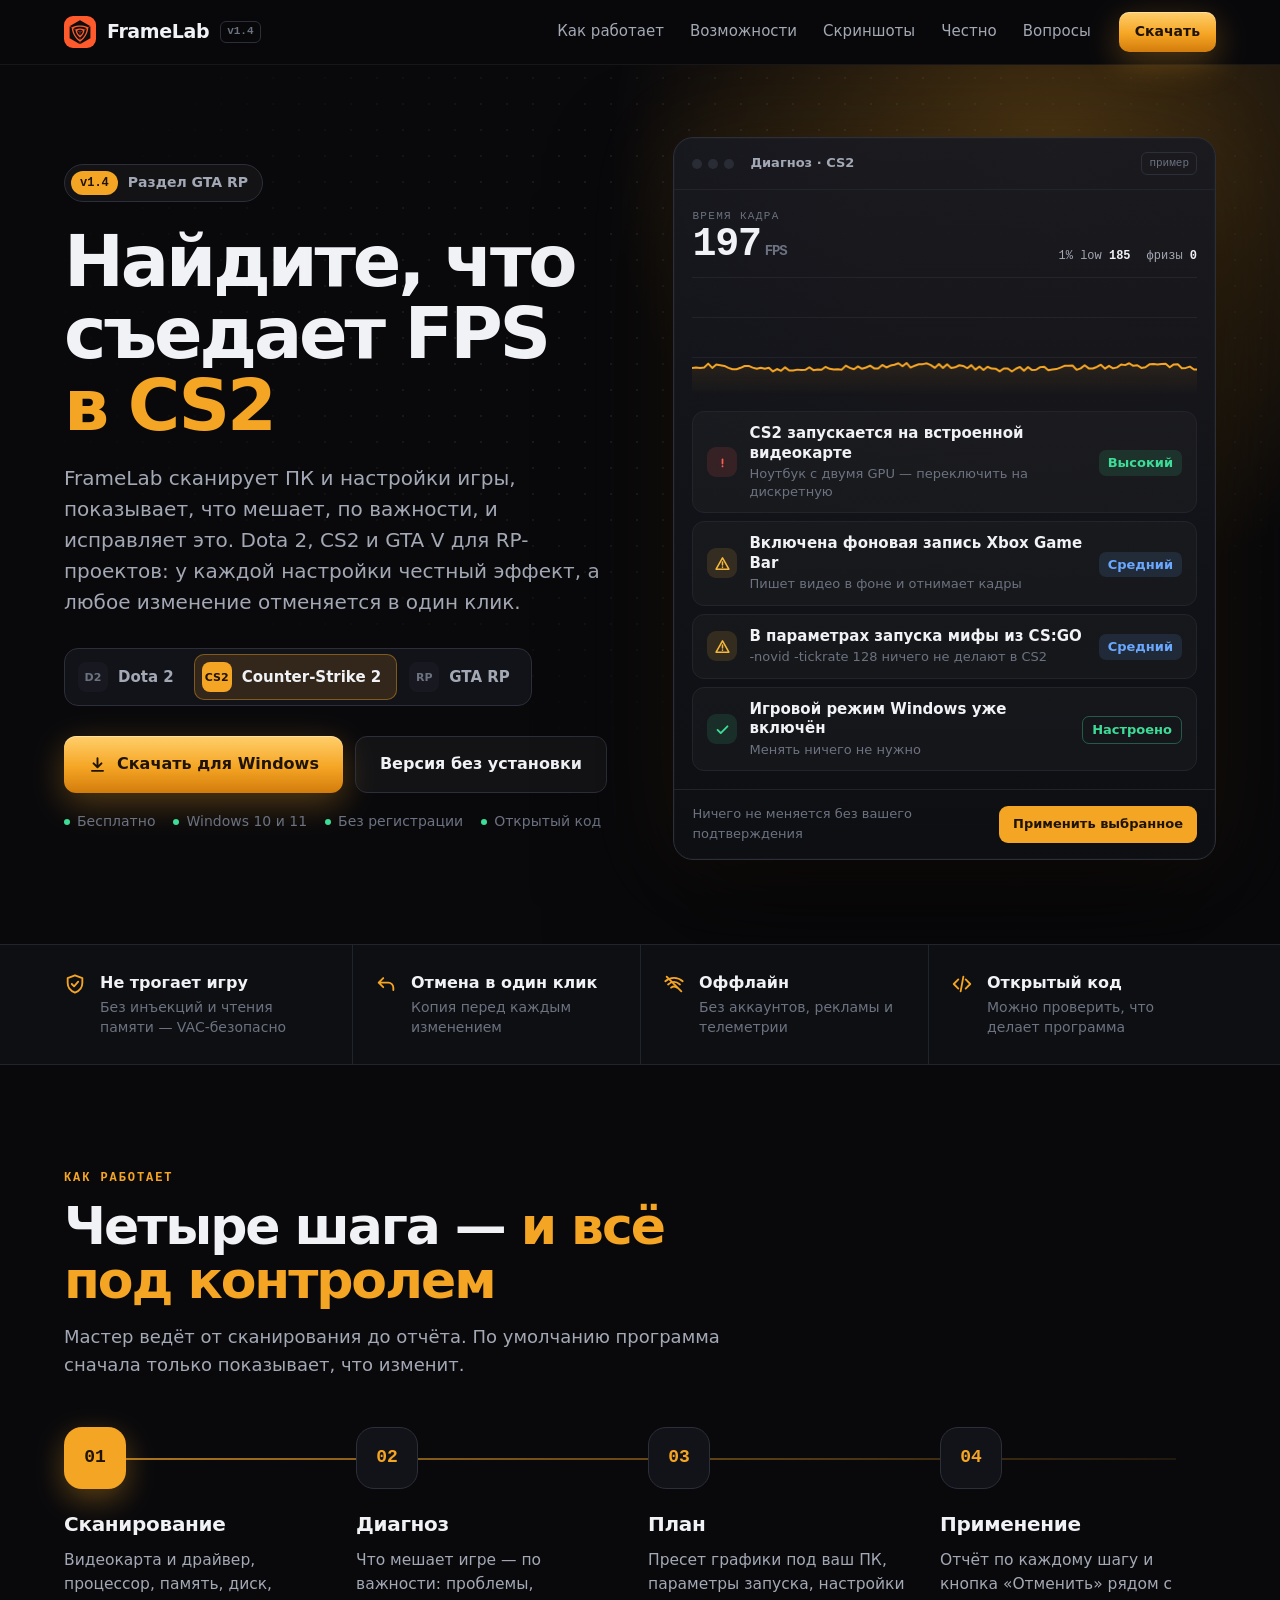
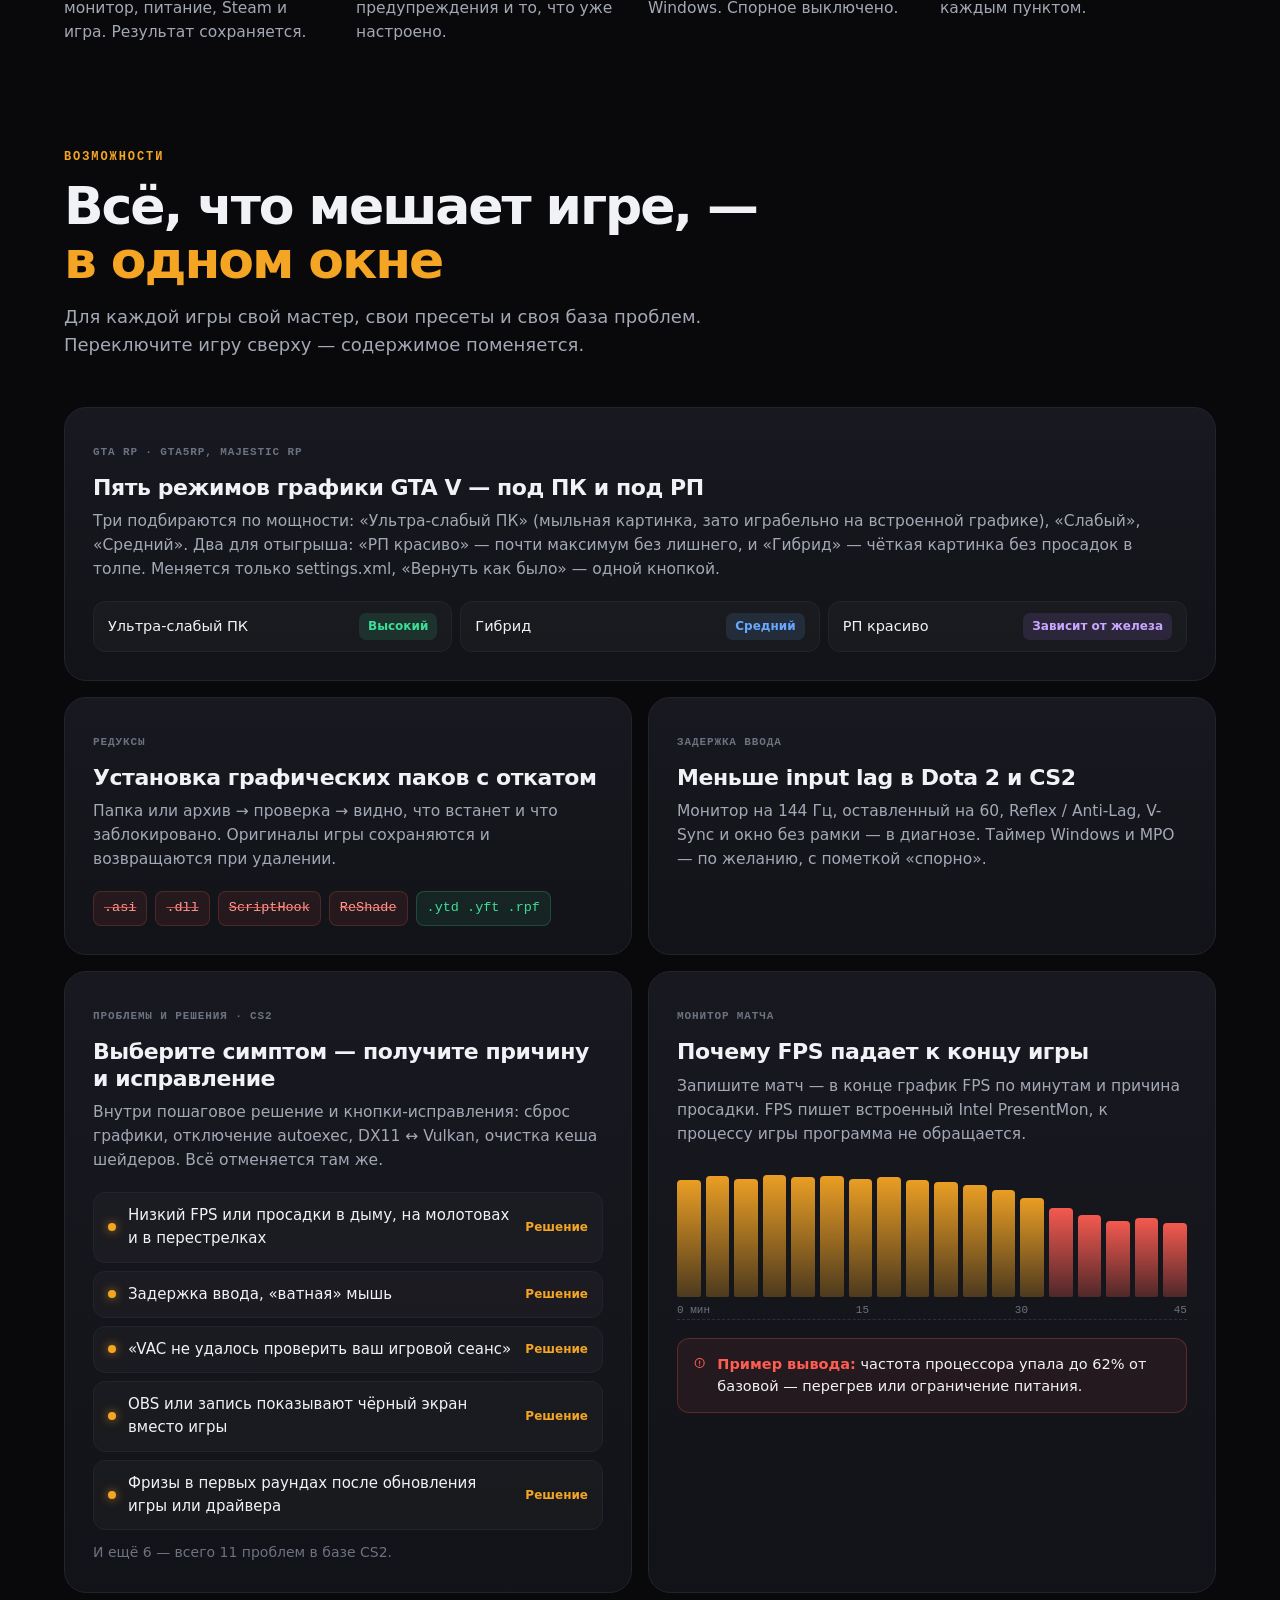
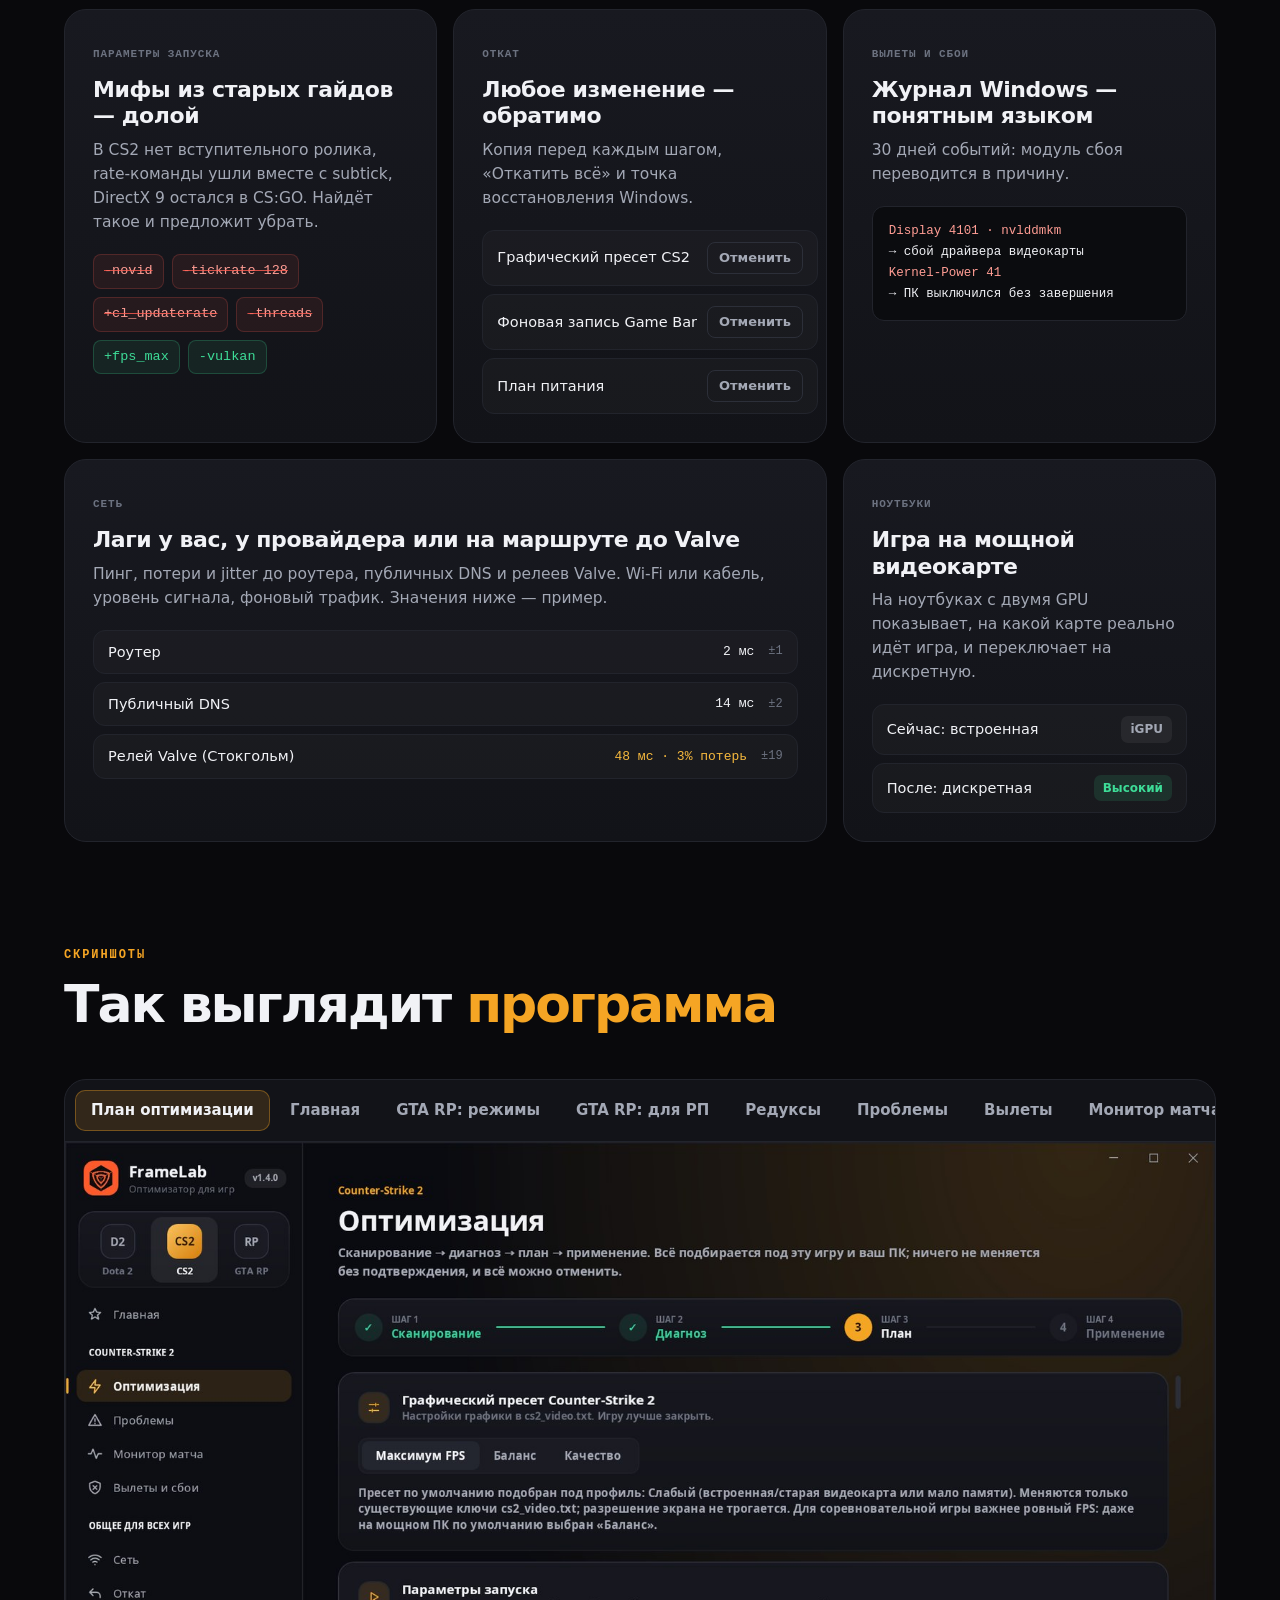
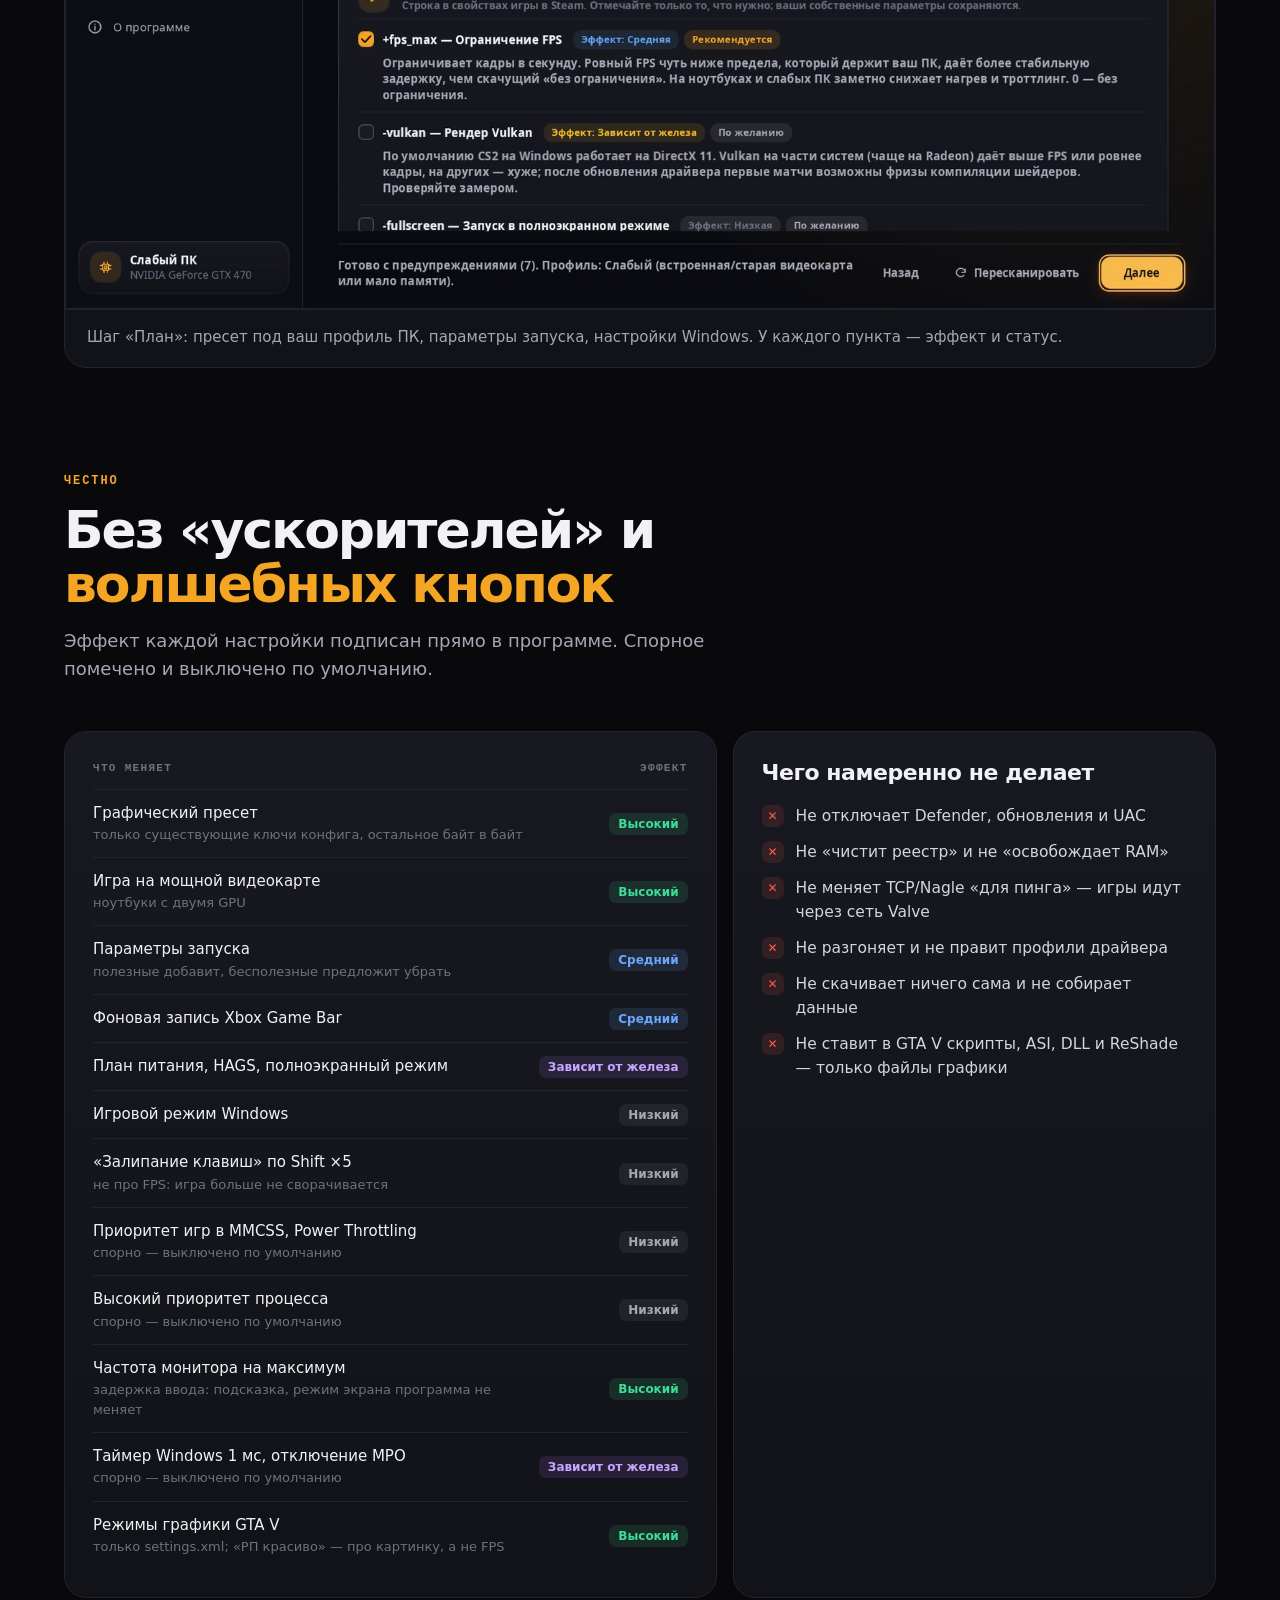
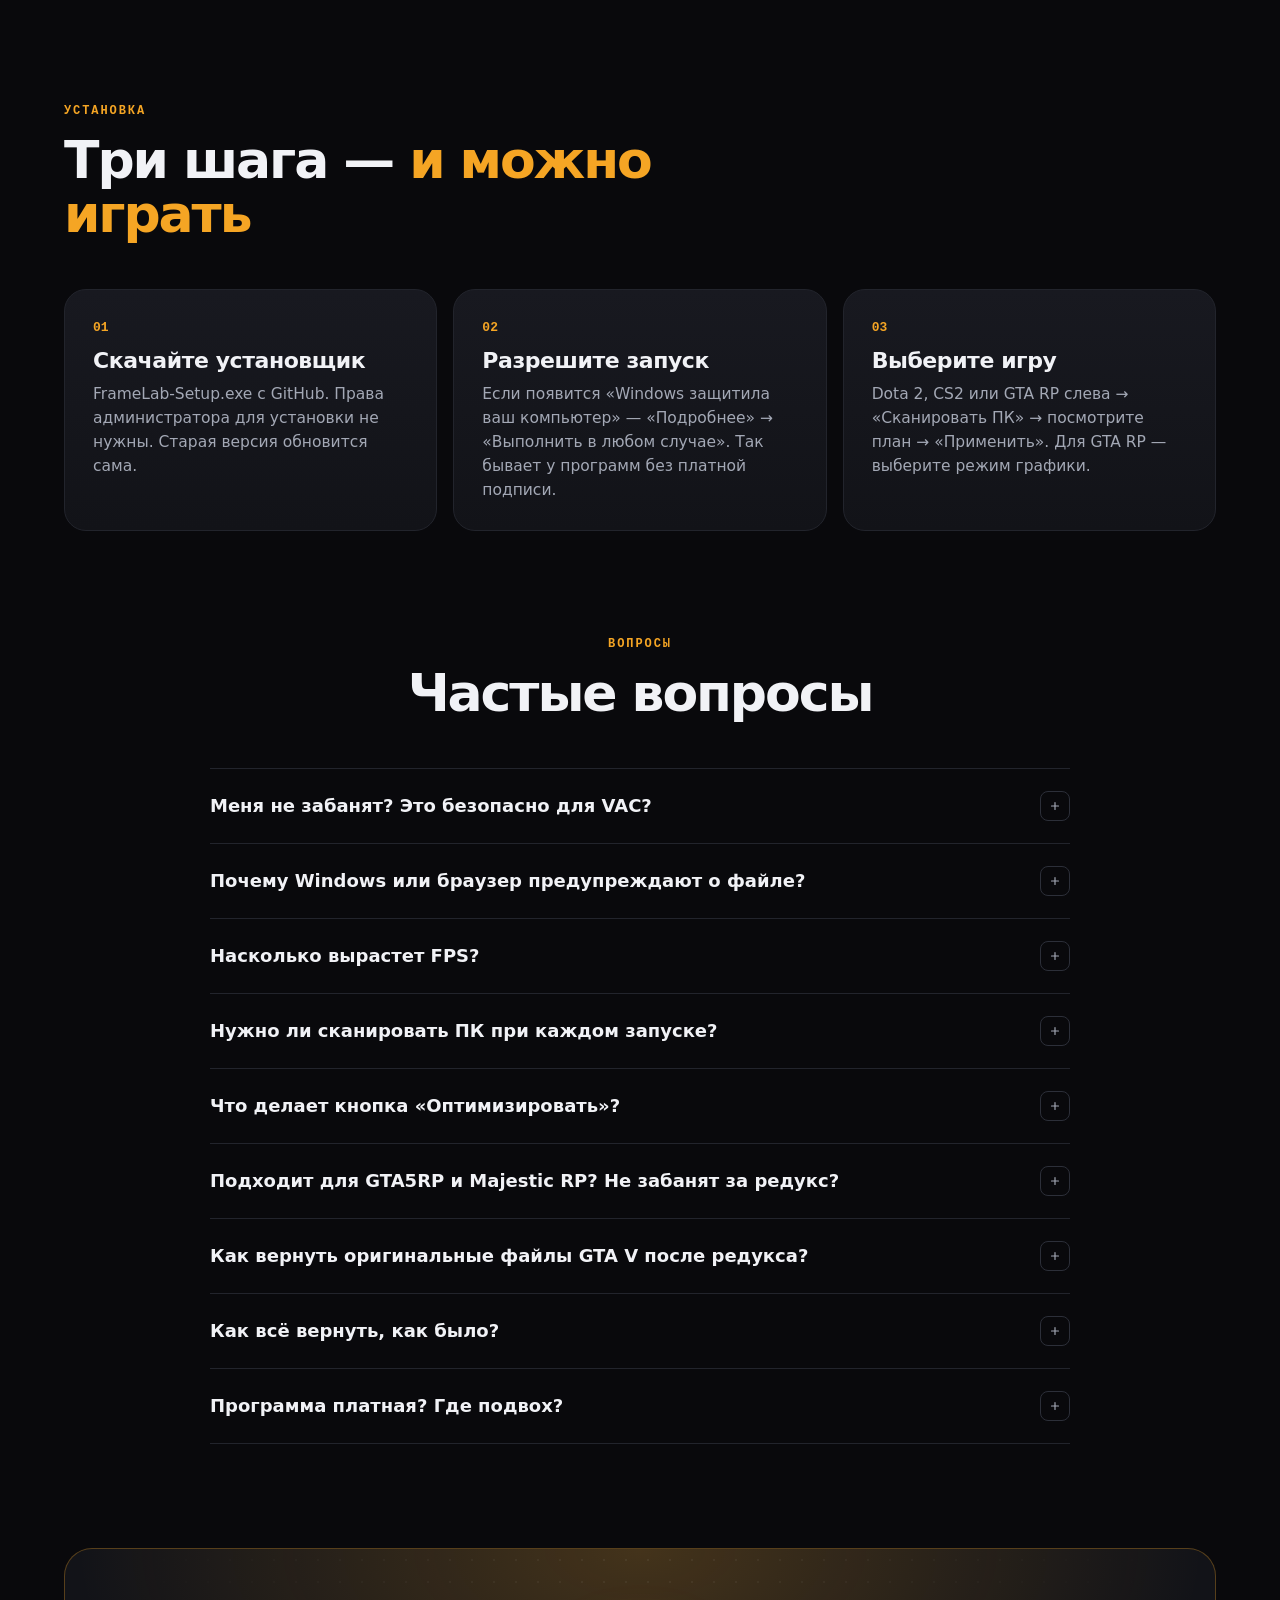
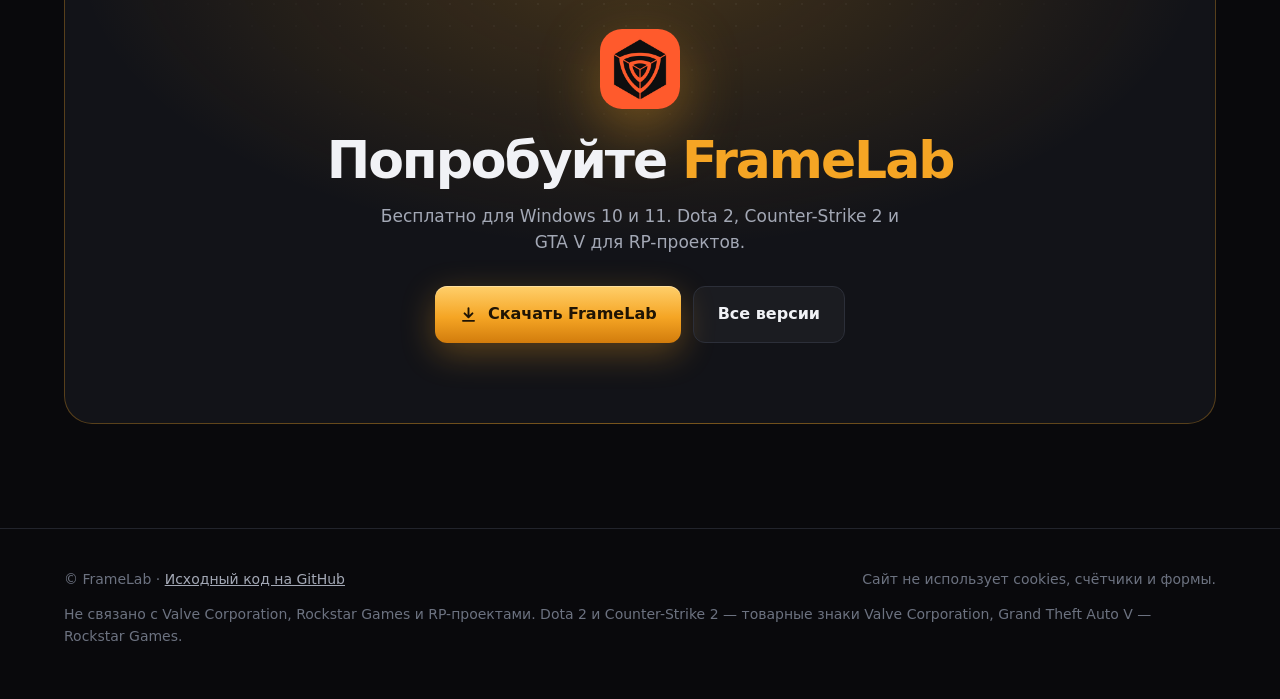
==== commit 59044305: "Update the website for 1.4.0: new screenshots, GTA RP in the switch - New screenshots of the redesig" ====
--- a/site/index.html
+++ b/site/index.html
@@ -23,6 +23,7 @@
     --a: #f5a524; --a2: #ffcf6b; --a3: #d27c0c; --on-a: #1f1404; --a-rgb: 245,165,36;
   }
   html[data-game="dota"] { --a: #f0453a; --a2: #ff8a7a; --a3: #b5231b; --on-a: #fff; --a-rgb: 240,69,58; }
+  html[data-game="gta"] { --a: #7c6cff; --a2: #a99cff; --a3: #4c3bd9; --on-a: #fff; --a-rgb: 124,108,255; }
 
   * { box-sizing: border-box; margin: 0; padding: 0; }
   html { scroll-behavior: smooth; }
@@ -149,6 +150,9 @@
   .tile:hover { border-color: var(--line2); }
   .tile.w3 { grid-column: span 3; } .tile.w2 { grid-column: span 2; } .tile.w4 { grid-column: span 4; } .tile.w6 { grid-column: span 6; }
   .undo.three { grid-template-columns: repeat(3, 1fr); }
+  /* With GTA RP picked, the switching tiles already show its modes and redux check. */
+  html[data-game="gta"] .tile.gta-dup { display: none; }
+  html[data-game="gta"] .tile.lag { grid-column: span 6; }
   .tile h3 { font-size: 22px; font-weight: 800; letter-spacing: -0.02em; line-height: 1.2; }
   .tile > p { color: var(--muted); margin-top: 8px; font-size: 15.5px; }
   .tile .tg { display: inline-block; font-family: var(--mono); font-size: 11px; font-weight: 600; letter-spacing: .08em; text-transform: uppercase; color: var(--subtle); margin-bottom: 14px; }
@@ -291,10 +295,11 @@
     <div>
       <a class="pill" href="https://github.com/Derposd/v60/releases/latest"><b>v<span class="ver">1.4</span></b><span class="ver-note">Раздел GTA RP</span></a>
       <h1>Найдите, что съедает FPS <span class="acc" data-g-name>в CS2</span></h1>
-      <p class="lead">FrameLab сканирует ПК и настройки игры, показывает, что мешает, по важности, и исправляет это. У каждой настройки честный эффект, а любое изменение отменяется в один клик.</p>
+      <p class="lead">FrameLab сканирует ПК и настройки игры, показывает, что мешает, по важности, и исправляет это. Dota 2, CS2 и GTA V для RP-проектов: у каждой настройки честный эффект, а любое изменение отменяется в один клик.</p>
       <div class="switch" role="group" aria-label="Игра">
         <button type="button" data-set="dota" aria-pressed="false"><i>D2</i>Dota 2</button>
         <button type="button" data-set="cs2" aria-pressed="true"><i>CS2</i><span class="full">Counter-Strike 2</span><span class="short">CS2</span></button>
+        <button type="button" data-set="gta" aria-pressed="false"><i>RP</i>GTA RP</button>
       </div>
       <div class="cta-row">
         <a class="btn btn-primary" href="https://github.com/Derposd/v60/releases/latest/download/FrameLab-Setup.exe">
@@ -348,7 +353,7 @@
       <p>Для каждой игры свой мастер, свои пресеты и своя база проблем. Переключите игру сверху — содержимое поменяется.</p></div>
 
     <div class="bento">
-      <div class="tile w6 rv">
+      <div class="tile w6 rv gta-dup">
         <span class="tg">GTA RP · GTA5RP, Majestic RP</span>
         <h3>Пять режимов графики GTA V — под ПК и под РП</h3>
         <p>Три подбираются по мощности: «Ультра-слабый ПК» (мыльная картинка, зато играбельно на встроенной графике), «Слабый», «Средний». Два для отыгрыша: «РП красиво» — почти максимум без лишнего, и «Гибрид» — чёткая картинка без просадок в толпе. Меняется только settings.xml, «Вернуть как было» — одной кнопкой.</p>
@@ -359,23 +364,23 @@
         </div>
       </div>
 
-      <div class="tile w3 rv">
+      <div class="tile w3 rv gta-dup">
         <span class="tg">Редуксы</span>
         <h3>Установка графических паков с откатом</h3>
         <p>Папка или архив → проверка → видно, что встанет и что заблокировано. Оригиналы игры сохраняются и возвращаются при удалении.</p>
         <div class="codes"><code>.asi</code><code>.dll</code><code>ScriptHook</code><code>ReShade</code><code class="keep">.ytd .yft .rpf</code></div>
       </div>
 
-      <div class="tile w3 rv">
+      <div class="tile w3 rv lag">
         <span class="tg">Задержка ввода</span>
         <h3>Меньше input lag в Dota 2 и CS2</h3>
         <p>Монитор на 144 Гц, оставленный на 60, Reflex / Anti-Lag, V-Sync и окно без рамки — в диагнозе. Таймер Windows и MPO — по желанию, с пометкой «спорно».</p>
       </div>
 
       <div class="tile w3 rv">
-        <span class="tg">Проблемы и решения · <span data-g-short>CS2</span></span>
-        <h3>Выберите симптом — получите причину и исправление</h3>
-        <p>Внутри пошаговое решение и кнопки-исправления: сброс графики, отключение autoexec, DX11 ↔ Vulkan, очистка кеша шейдеров. Всё отменяется там же.</p>
+        <span class="tg" data-g-issues-tag>Проблемы и решения · CS2</span>
+        <h3 data-g-issues-title>Выберите симптом — получите причину и исправление</h3>
+        <p data-g-issues-text>Внутри пошаговое решение и кнопки-исправления: сброс графики, отключение autoexec, DX11 ↔ Vulkan, очистка кеша шейдеров. Всё отменяется там же.</p>
         <ul class="issues" id="issues"></ul>
         <div class="more" id="issues-more"></div>
       </div>
@@ -390,8 +395,8 @@
       </div>
 
       <div class="tile w2 rv">
-        <span class="tg">Параметры запуска</span>
-        <h3>Мифы из старых гайдов — долой</h3>
+        <span class="tg" data-g-myths-tag>Параметры запуска</span>
+        <h3 data-g-myths-title>Мифы из старых гайдов — долой</h3>
         <p data-g-myths-text>В CS2 нет вступительного ролика, rate-команды ушли вместе с subtick. Найдёт такое и предложит убрать.</p>
         <div class="codes" id="myths"></div>
       </div>
@@ -441,17 +446,23 @@
     <div class="gallery rv">
       <div class="tabs" role="tablist">
         <button role="tab" aria-selected="true" data-i="0">План оптимизации</button>
-        <button role="tab" aria-selected="false" data-i="1">Проблемы</button>
-        <button role="tab" aria-selected="false" data-i="2">Вылеты</button>
-        <button role="tab" aria-selected="false" data-i="3">Монитор матча</button>
-        <button role="tab" aria-selected="false" data-i="4">Главная</button>
+        <button role="tab" aria-selected="false" data-i="1">Главная</button>
+        <button role="tab" aria-selected="false" data-i="2">GTA RP: режимы</button>
+        <button role="tab" aria-selected="false" data-i="3">GTA RP: для РП</button>
+        <button role="tab" aria-selected="false" data-i="4">Редуксы</button>
+        <button role="tab" aria-selected="false" data-i="5">Проблемы</button>
+        <button role="tab" aria-selected="false" data-i="6">Вылеты</button>
+        <button role="tab" aria-selected="false" data-i="7">Монитор матча</button>
       </div>
       <div class="stage">
         <img class="on" src="img/cs2-plan.jpg" width="1600" height="1067" alt="План оптимизации CS2: пресеты графики и параметры запуска" data-cap="Шаг «План»: пресет под ваш профиль ПК, параметры запуска, настройки Windows. У каждого пункта — эффект и статус.">
+        <img src="img/cs2-home.jpg" loading="lazy" width="1600" height="1067" alt="Главная FrameLab: оптимизация в один клик" data-cap="«Главная»: оптимизация в один клик для всех установленных игр, состояние ПК, ускорение на время игры. Слева — переключатель Dota 2 / CS2 / GTA RP.">
+        <img src="img/gta-modes.jpg" loading="lazy" width="1600" height="1067" alt="Режимы графики GTA V для RP-проектов" data-cap="GTA RP: режим под ваш ПК выбран заранее, видно, какой включён сейчас. Меняется только settings.xml, копия сохраняется.">
+        <img src="img/gta-roleplay.jpg" loading="lazy" width="1600" height="1067" alt="Режимы «РП красиво» и «Гибрид»" data-cap="Два режима для РП: «РП красиво» — почти максимум без лишнего, «Гибрид» — красиво и без просадок. «Вернуть как было» — одной кнопкой.">
+        <img src="img/gta-redux.jpg" loading="lazy" width="1600" height="1067" alt="Проверка редукса перед установкой" data-cap="«Редуксы»: перед установкой видно, что встанет, что заблокировано и почему. ASI, DLL, ScriptHook и ReShade не ставятся никогда.">
         <img src="img/cs2-issues.jpg" loading="lazy" width="1600" height="1067" alt="Проблемы CS2 с пошаговыми решениями" data-cap="«Проблемы»: поиск по симптомам, причина, шаги и исправления в один клик.">
         <img src="img/dota-crash.jpg" loading="lazy" width="1600" height="1067" alt="Диагностика вылетов Dota 2" data-cap="«Вылеты и сбои»: журнал Windows, дампы и логи игры, очистка кешей шейдеров, проверка файлов.">
-        <img src="img/cs2-monitor.jpg" loading="lazy" width="1600" height="1067" alt="Монитор матча" data-cap="«Монитор матча»: нажмите «Начать запись» перед игрой — после матча будет график и причина просадок.">
-        <img src="img/dota-home.jpg" loading="lazy" width="1600" height="1067" alt="Главный экран FrameLab для Dota 2" data-cap="Игры слева, у каждой свой цвет интерфейса. Общие разделы: сеть, откат, о программе.">
+        <img src="img/dota-monitor.jpg" loading="lazy" width="1600" height="1067" alt="Монитор матча" data-cap="«Монитор матча»: нажмите «Начать запись» перед игрой — после матча будет график и причина просадок.">
       </div>
       <div class="cap" id="cap">Шаг «План»: пресет под ваш профиль ПК, параметры запуска, настройки Windows. У каждого пункта — эффект и статус.</div>
     </div>
@@ -530,7 +541,7 @@
     <div class="final rv">
       <img src="img/logo.png" alt="">
       <h2>Попробуйте <span class="acc">FrameLab</span></h2>
-      <p>Бесплатно для Windows 10 и 11. Dota 2 и Counter-Strike 2.</p>
+      <p>Бесплатно для Windows 10 и 11. Dota 2, Counter-Strike 2 и GTA V для RP-проектов.</p>
       <div class="cta-row"><a class="btn btn-primary" href="https://github.com/Derposd/v60/releases/latest/download/FrameLab-Setup.exe">
         <svg viewBox="0 0 24 24" fill="none" stroke="currentColor" stroke-width="2.4" stroke-linecap="round" stroke-linejoin="round"><path d="M12 4v11M7 10.5l5 5 5-5M5 20h14"/></svg>
         Скачать FrameLab</a><a class="btn btn-ghost" href="https://github.com/Derposd/v60/releases">Все версии</a></div>
@@ -542,7 +553,7 @@
   <div class="wrap">
     <span>© FrameLab · <a href="https://github.com/Derposd/v60">Исходный код на GitHub</a></span>
     <span>Сайт не использует cookies, счётчики и формы.</span>
-    <span>Не связано с Valve Corporation. Dota 2 и Counter-Strike 2 — товарные знаки Valve Corporation.</span>
+    <span>Не связано с Valve Corporation, Rockstar Games и RP-проектами. Dota 2 и Counter-Strike 2 — товарные знаки Valve Corporation, Grand Theft Auto V — Rockstar Games.</span>
   </div>
 </footer>
 
@@ -584,6 +595,27 @@
       myths: ['-threads 8', '-prewarm', '-dxlevel 95', '-dx9'],
       keep: ['-dx11', '+fps_max'],
       fps: 168
+    },
+    gta: {
+      name: 'в GTA RP', short: 'GTA RP',
+      diag: [
+        ['crit', 'Текстуры не помещаются в видеопамять', 'Игра подвисает каждые несколько секунд', 'hi', 'Высокий'],
+        ['warn', 'Включено сглаживание MSAA ×4', 'Самая дорогая настройка GTA V — хватит FXAA', 'hi', 'Высокий'],
+        ['warn', 'GTA V на обычном жёстком диске', 'Мир подгружается с опозданием — поможет SSD', 'hw', 'Зависит от железа'],
+        ['ok', 'GTA V и RAGE MP идут на дискретной видеокарте', 'Менять ничего не нужно', 'done', 'Настроено']
+      ],
+      issuesTag: 'Режимы графики · GTA5RP, Majestic RP',
+      issuesTitle: 'Пять готовых режимов — под ваш ПК и под РП',
+      issuesText: 'Меняется только settings.xml, текстуры подстраиваются под видеопамять. Режим под ваш ПК выбран заранее, «Вернуть как было» — одной кнопкой.',
+      issues: ['Ультра-слабый ПК — мыльно, зато играбельно', 'Слабый ПК — без теней и тяжёлых эффектов', 'Средний ПК — ровный FPS и приличная картинка', 'РП красиво — почти максимум без лишнего', 'Гибрид — красиво и без просадок в толпе'],
+      em: 'Режим',
+      more: 'Плюс сброс кэша RAGE MP и запуск игры на мощной видеокарте.',
+      mythsTag: 'Редуксы',
+      mythsTitle: 'Графика — да, код — никогда',
+      mythsText: 'Перед установкой пак проверяется: видно, что встанет и что заблокировано. Скрипты, ASI и DLL не ставятся, оригиналы игры возвращаются при удалении.',
+      myths: ['.asi', 'ScriptHookV.dll', 'dxgi.dll', 'dinput8.dll'],
+      keep: ['.ytd', '.yft', '.rpf'],
+      fps: 74
     }
   };
 
@@ -597,11 +629,17 @@
     document.querySelectorAll('[data-g-name]').forEach(e => e.textContent = g.name);
     document.querySelectorAll('[data-g-short]').forEach(e => e.textContent = g.short);
     document.querySelectorAll('[data-g-myths-text]').forEach(e => e.textContent = g.mythsText);
+    const set = (sel, v) => document.querySelectorAll(sel).forEach(e => e.textContent = v);
+    set('[data-g-issues-tag]', g.issuesTag || 'Проблемы и решения · ' + g.short);
+    set('[data-g-issues-title]', g.issuesTitle || 'Выберите симптом — получите причину и исправление');
+    set('[data-g-issues-text]', g.issuesText || 'Внутри пошаговое решение и кнопки-исправления: сброс графики, отключение autoexec, DX11 ↔ Vulkan, очистка кеша шейдеров. Всё отменяется там же.');
+    set('[data-g-myths-tag]', g.mythsTag || 'Параметры запуска');
+    set('[data-g-myths-title]', g.mythsTitle || 'Мифы из старых гайдов — долой');
     document.querySelectorAll('.switch button').forEach(b => b.setAttribute('aria-pressed', String(b.dataset.set === game)));
     document.getElementById('diag').innerHTML = g.diag.map(([s, t, d, c, l]) =>
       `<div class="row"><div class="sev ${s}">${ICON[s]}</div><div><b>${esc(t)}</b><span>${esc(d)}</span></div><span class="chip ${c}">${l}</span></div>`).join('');
-    document.getElementById('issues').innerHTML = g.issues.map(t => `<li>${esc(t)}<em>Решение</em></li>`).join('');
-    document.getElementById('issues-more').textContent = `И ещё ${g.total - g.issues.length} — всего ${g.total} проблем в базе ${g.short}.`;
+    document.getElementById('issues').innerHTML = g.issues.map(t => `<li>${esc(t)}<em>${g.em || 'Решение'}</em></li>`).join('');
+    document.getElementById('issues-more').textContent = g.more || `И ещё ${g.total - g.issues.length} — всего ${g.total} проблем в базе ${g.short}.`;
     document.getElementById('myths').innerHTML = g.myths.map(m => `<code>${esc(m)}</code>`).join('') + g.keep.map(m => `<code class="keep">${esc(m)}</code>`).join('');
     target = g.fps;
   }
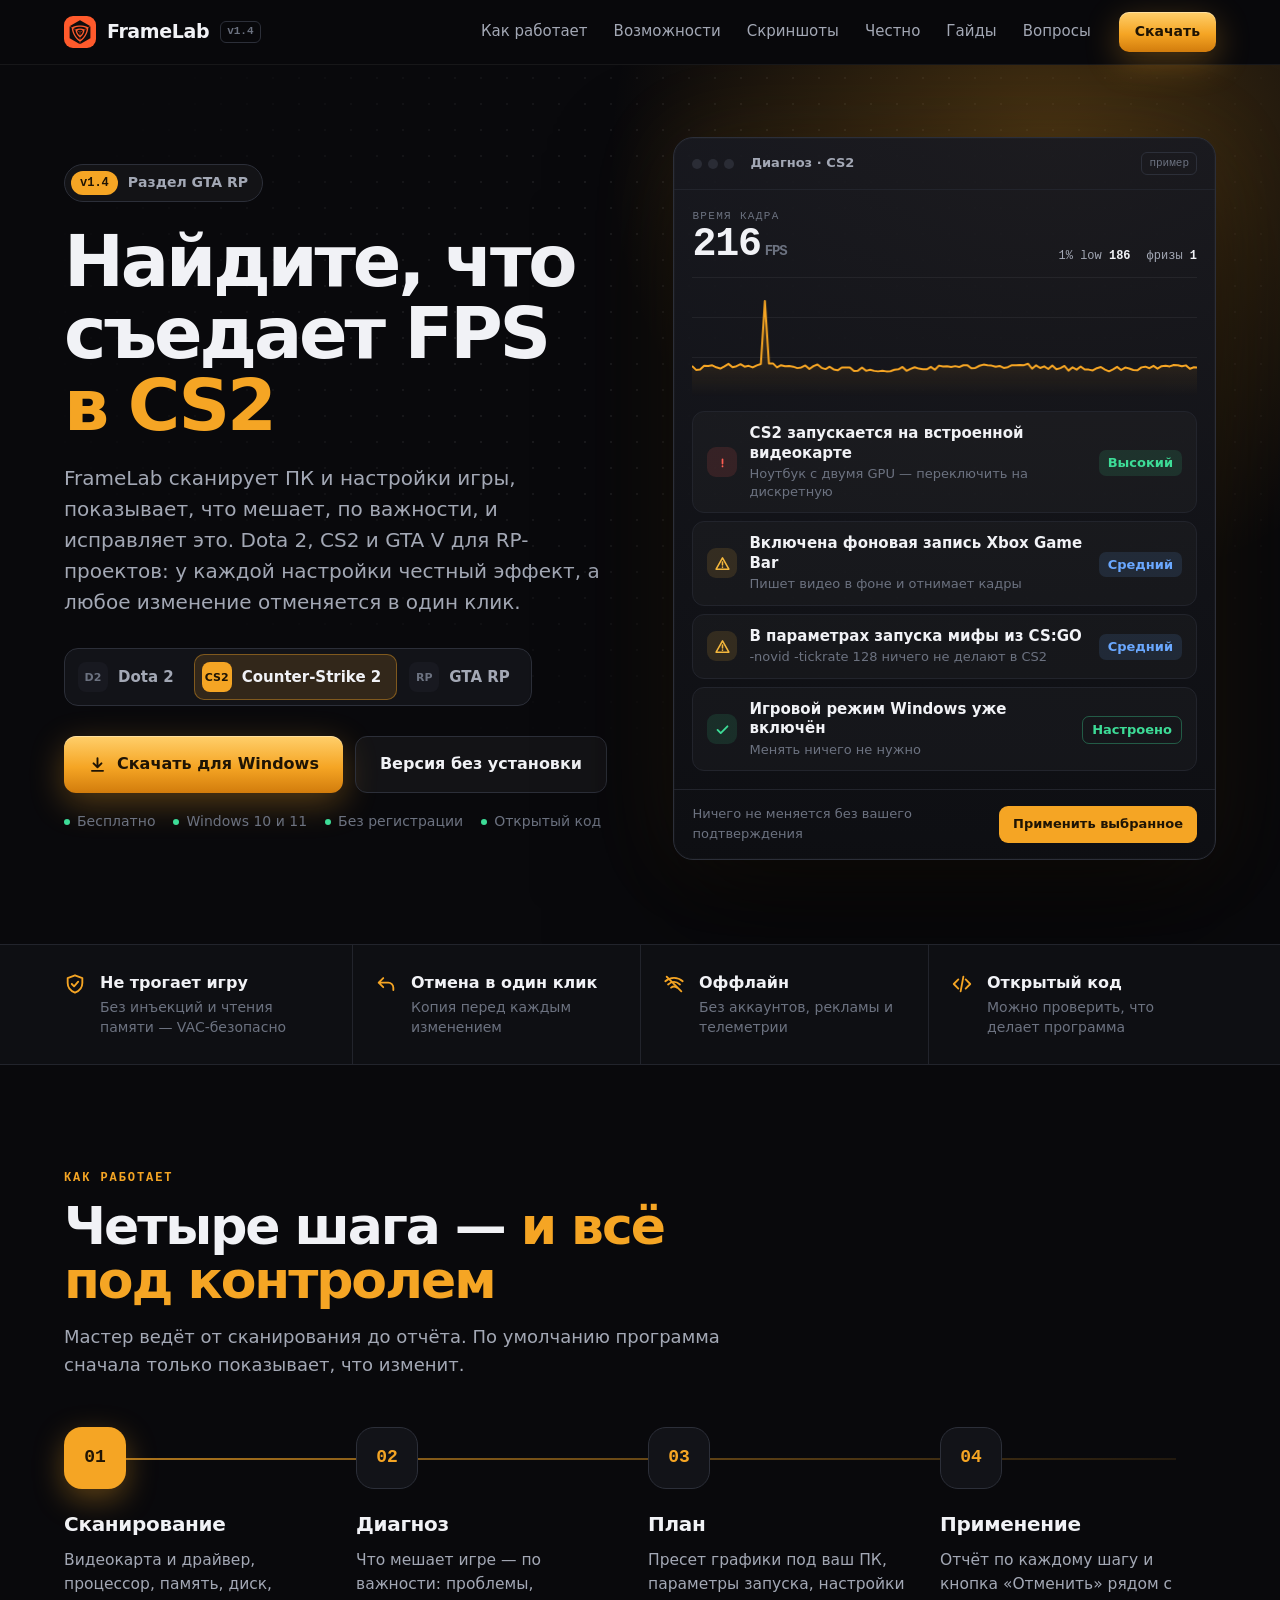
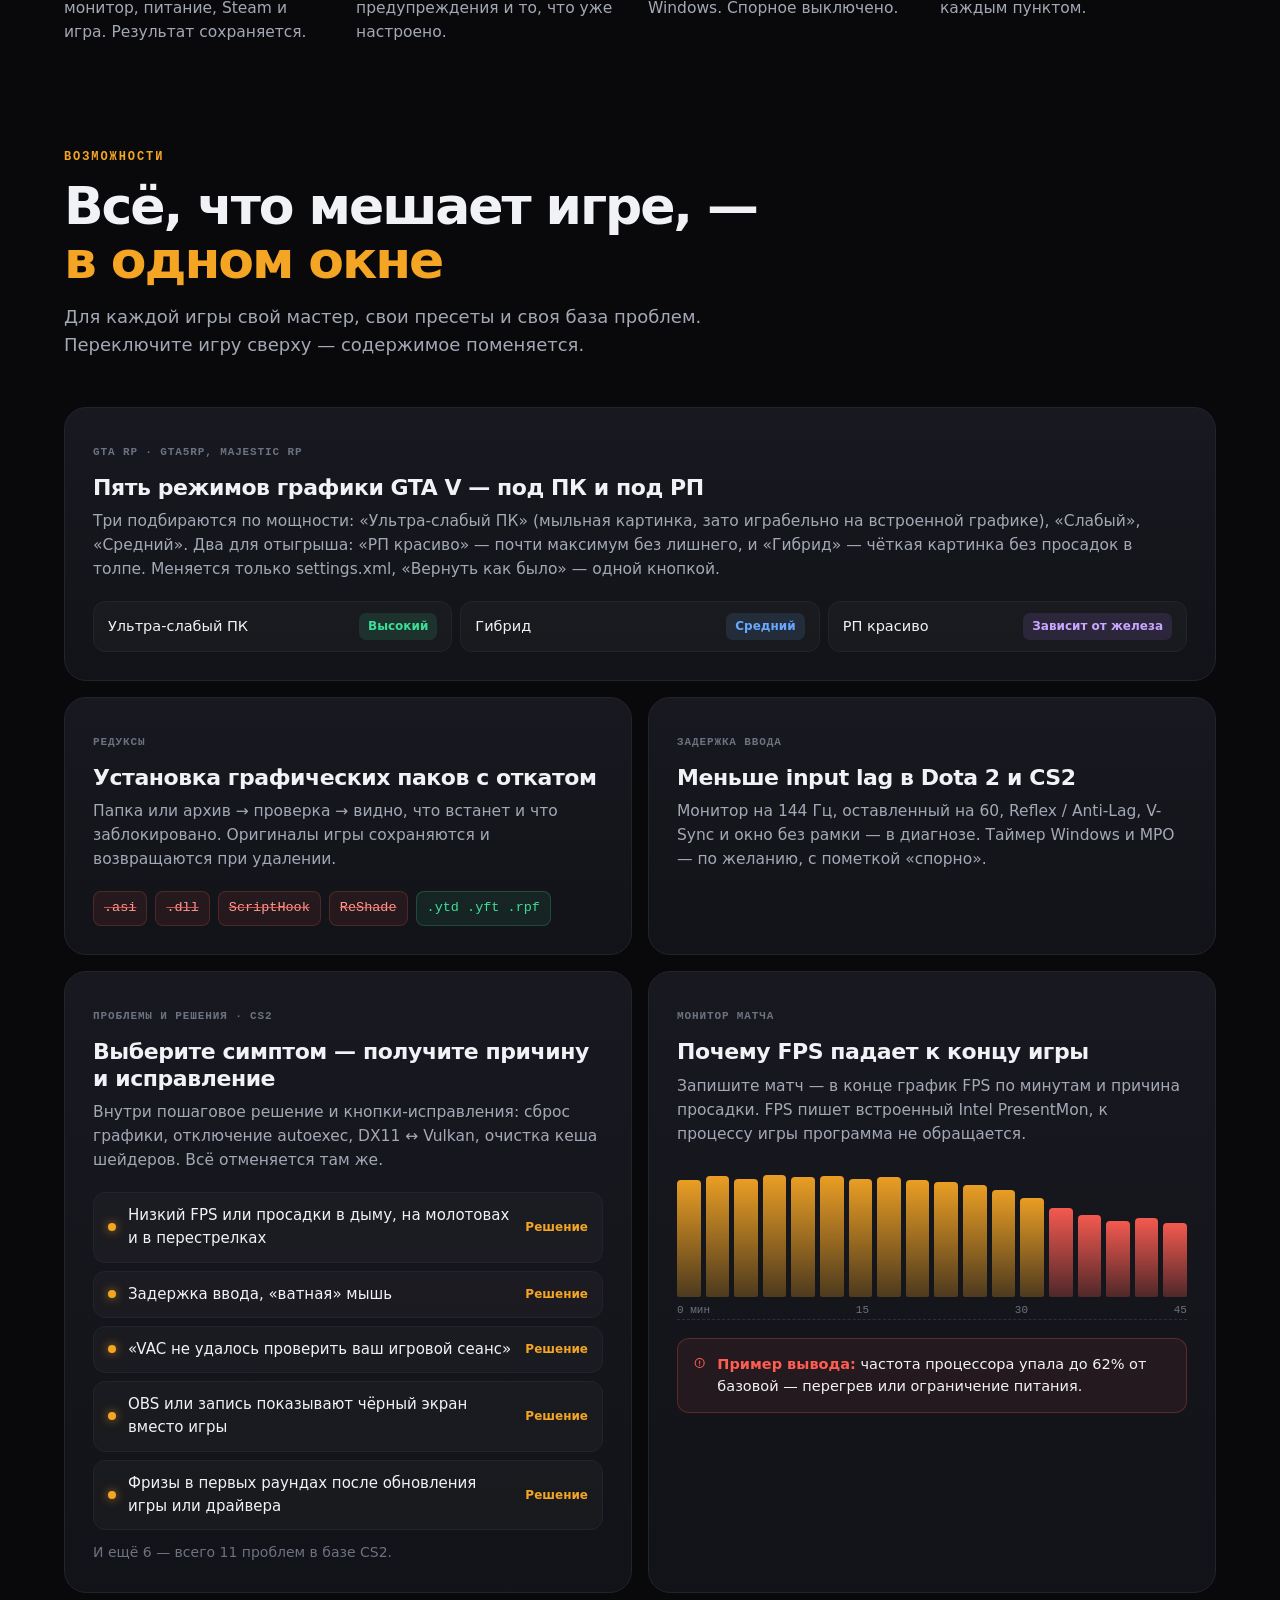
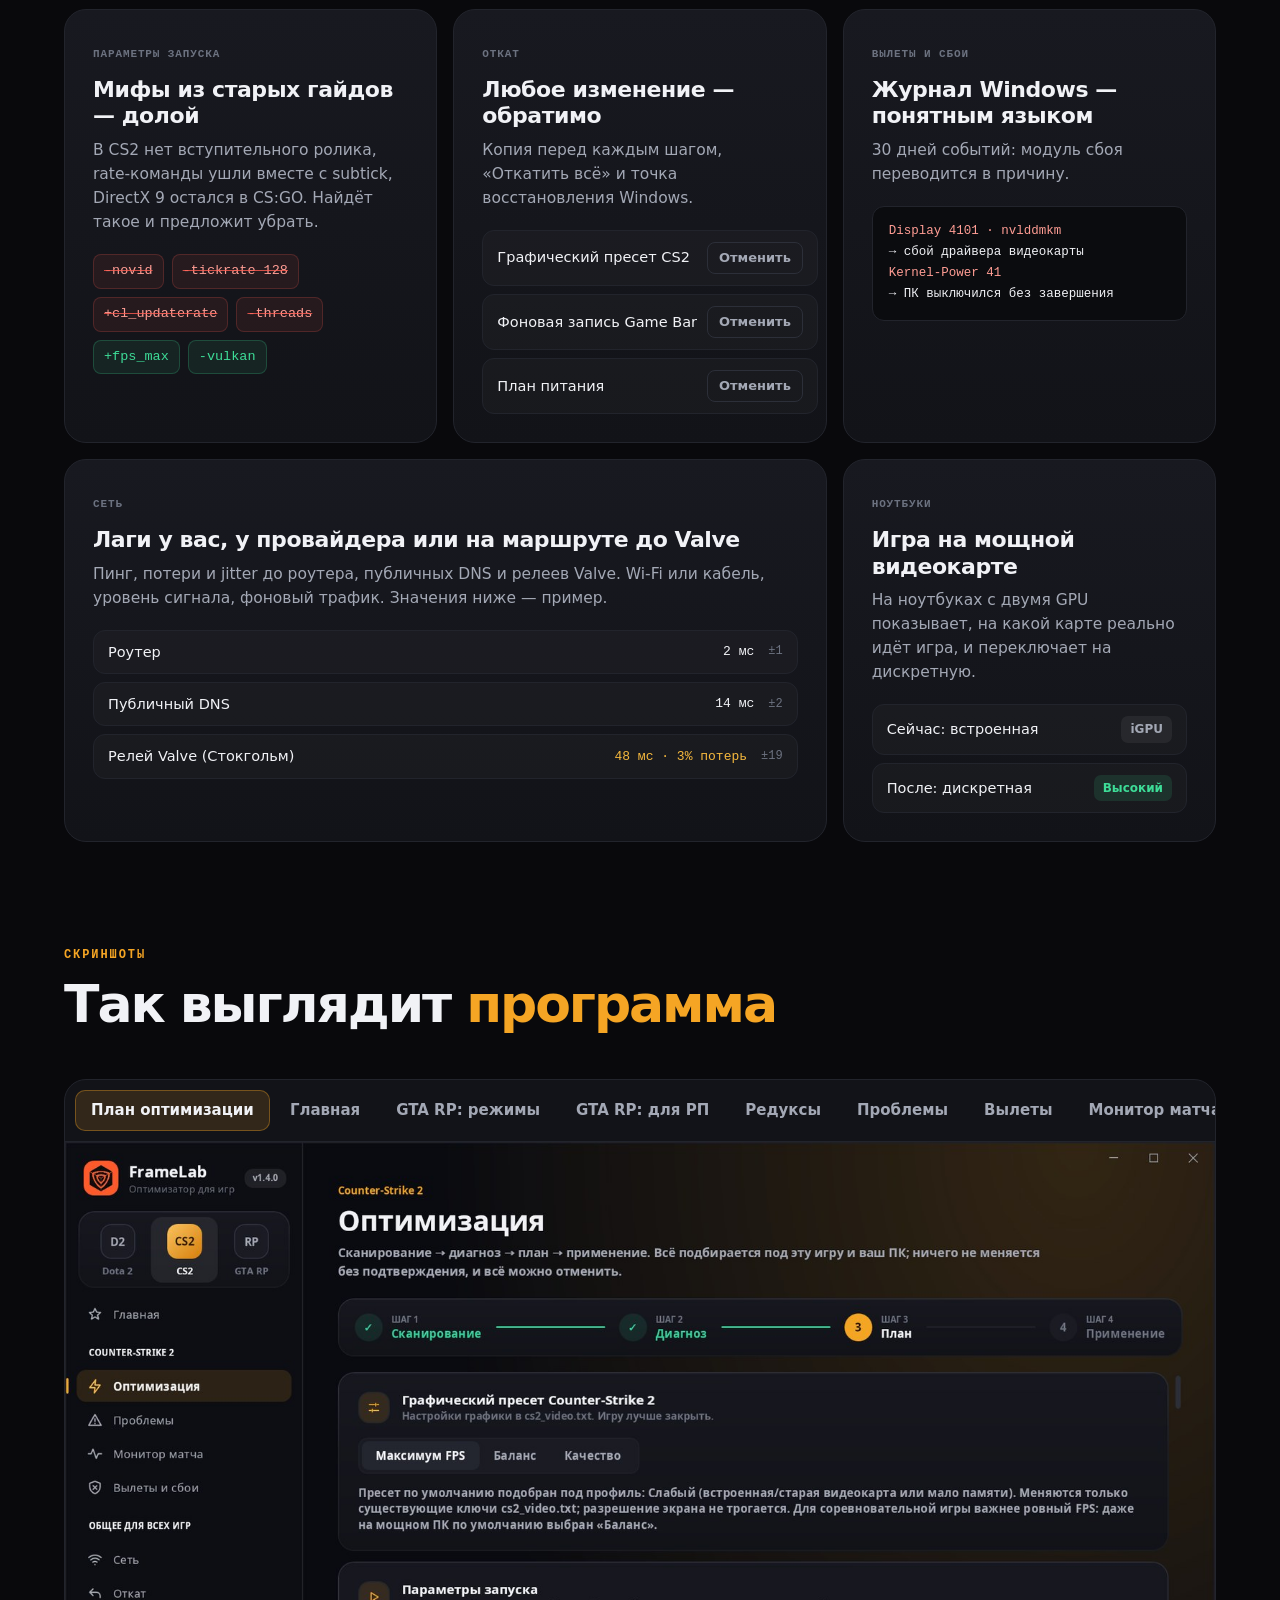
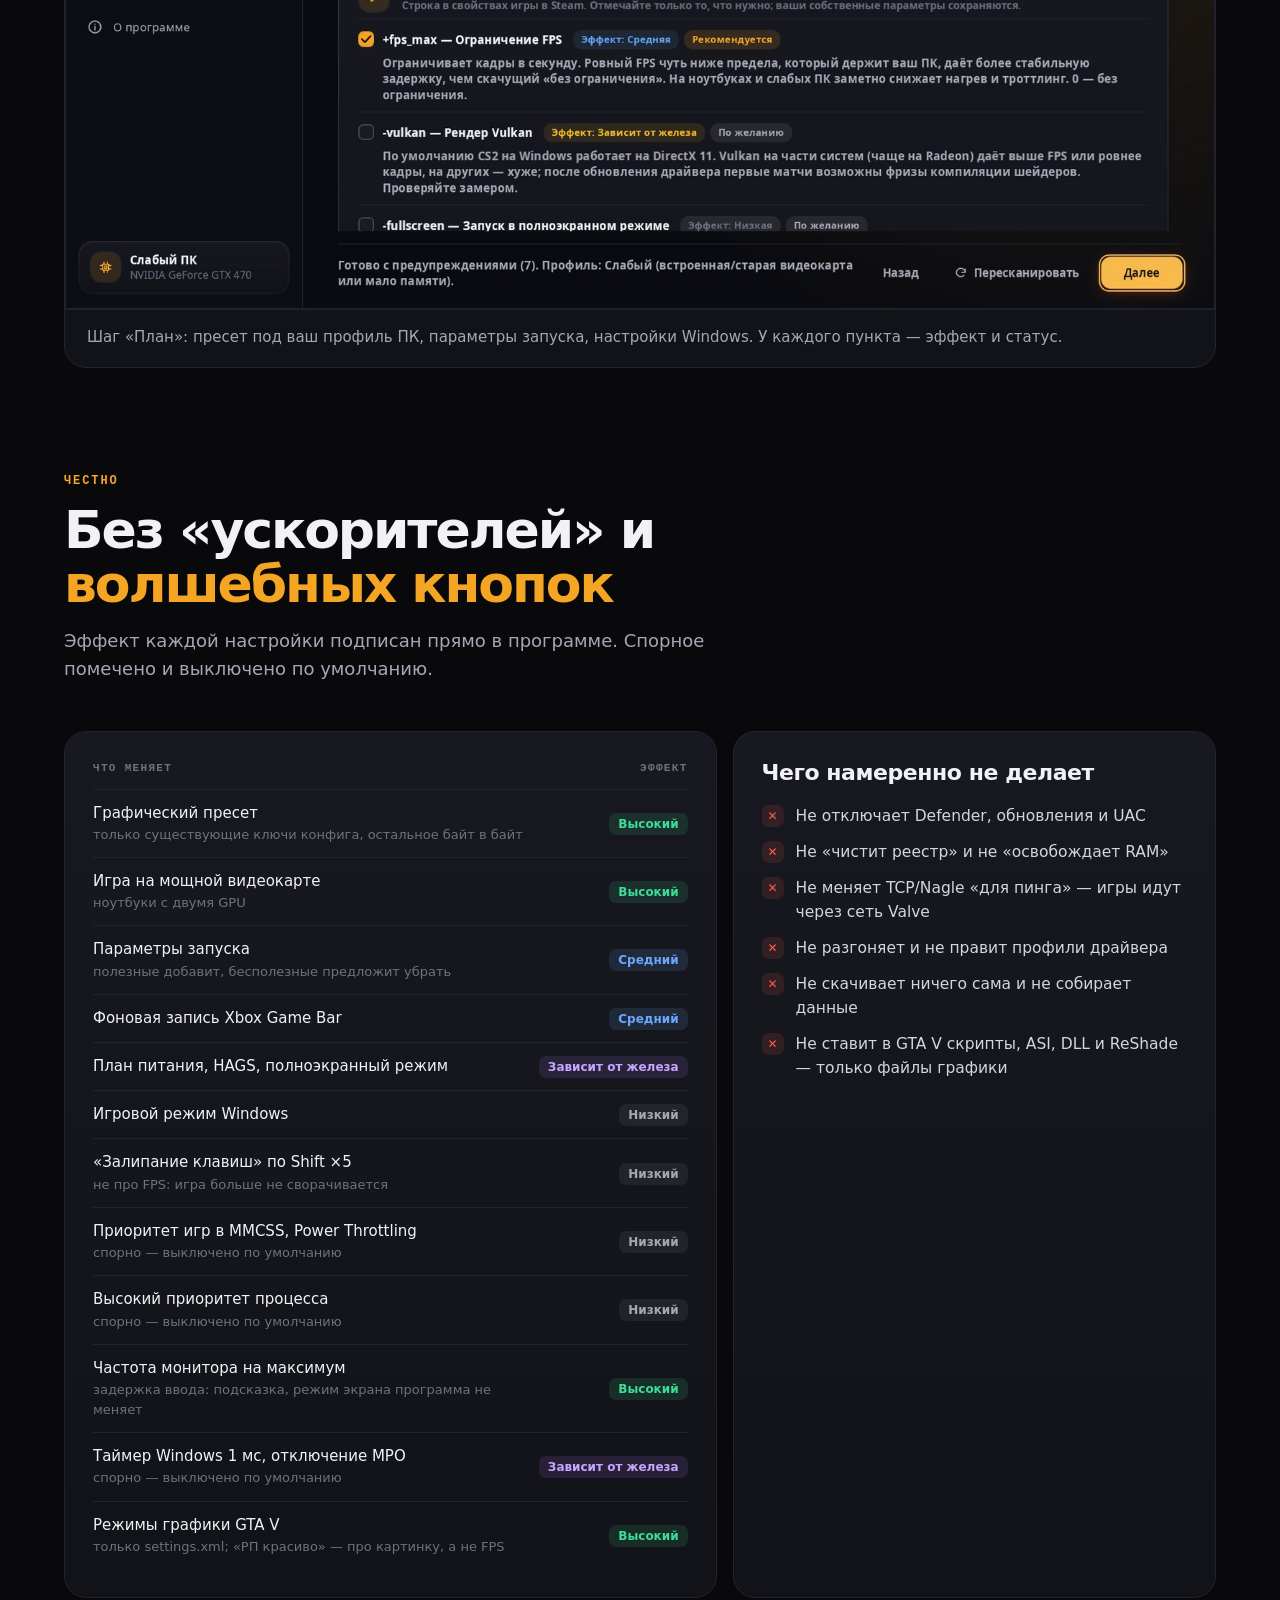
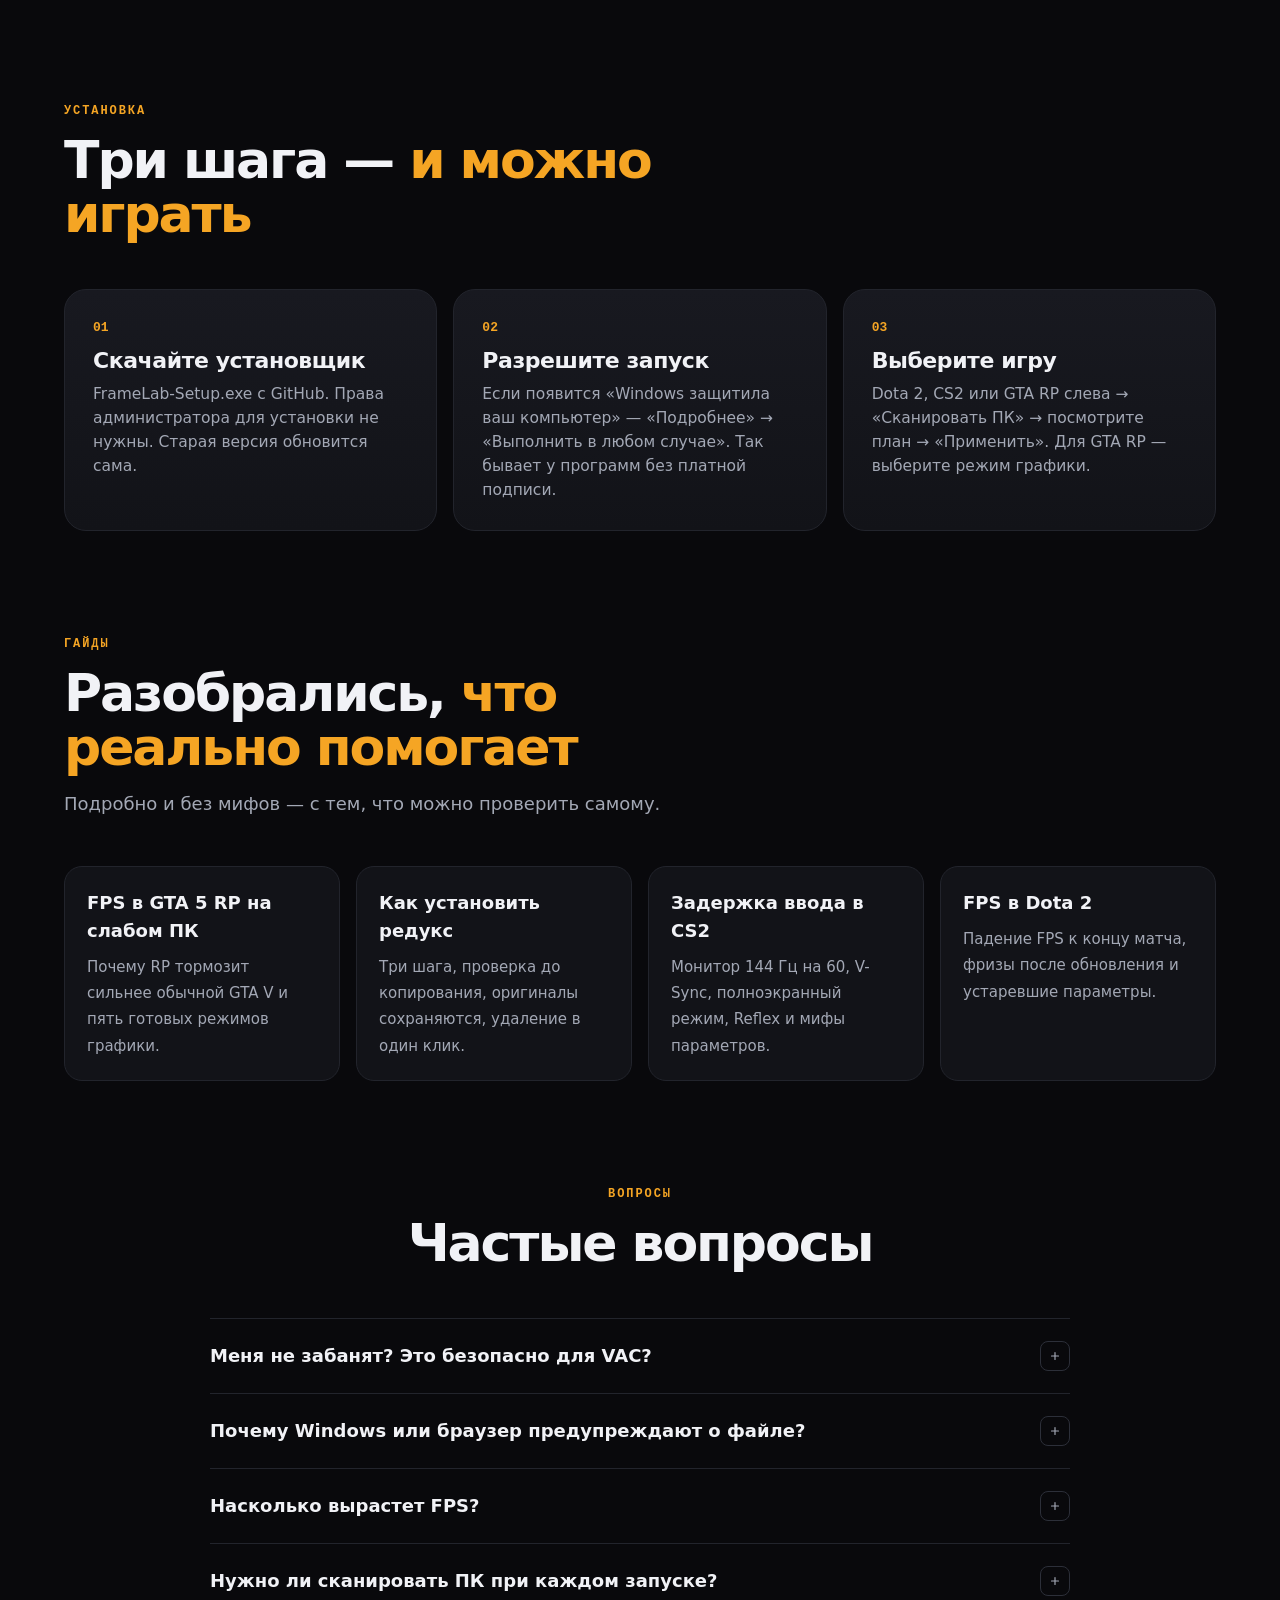
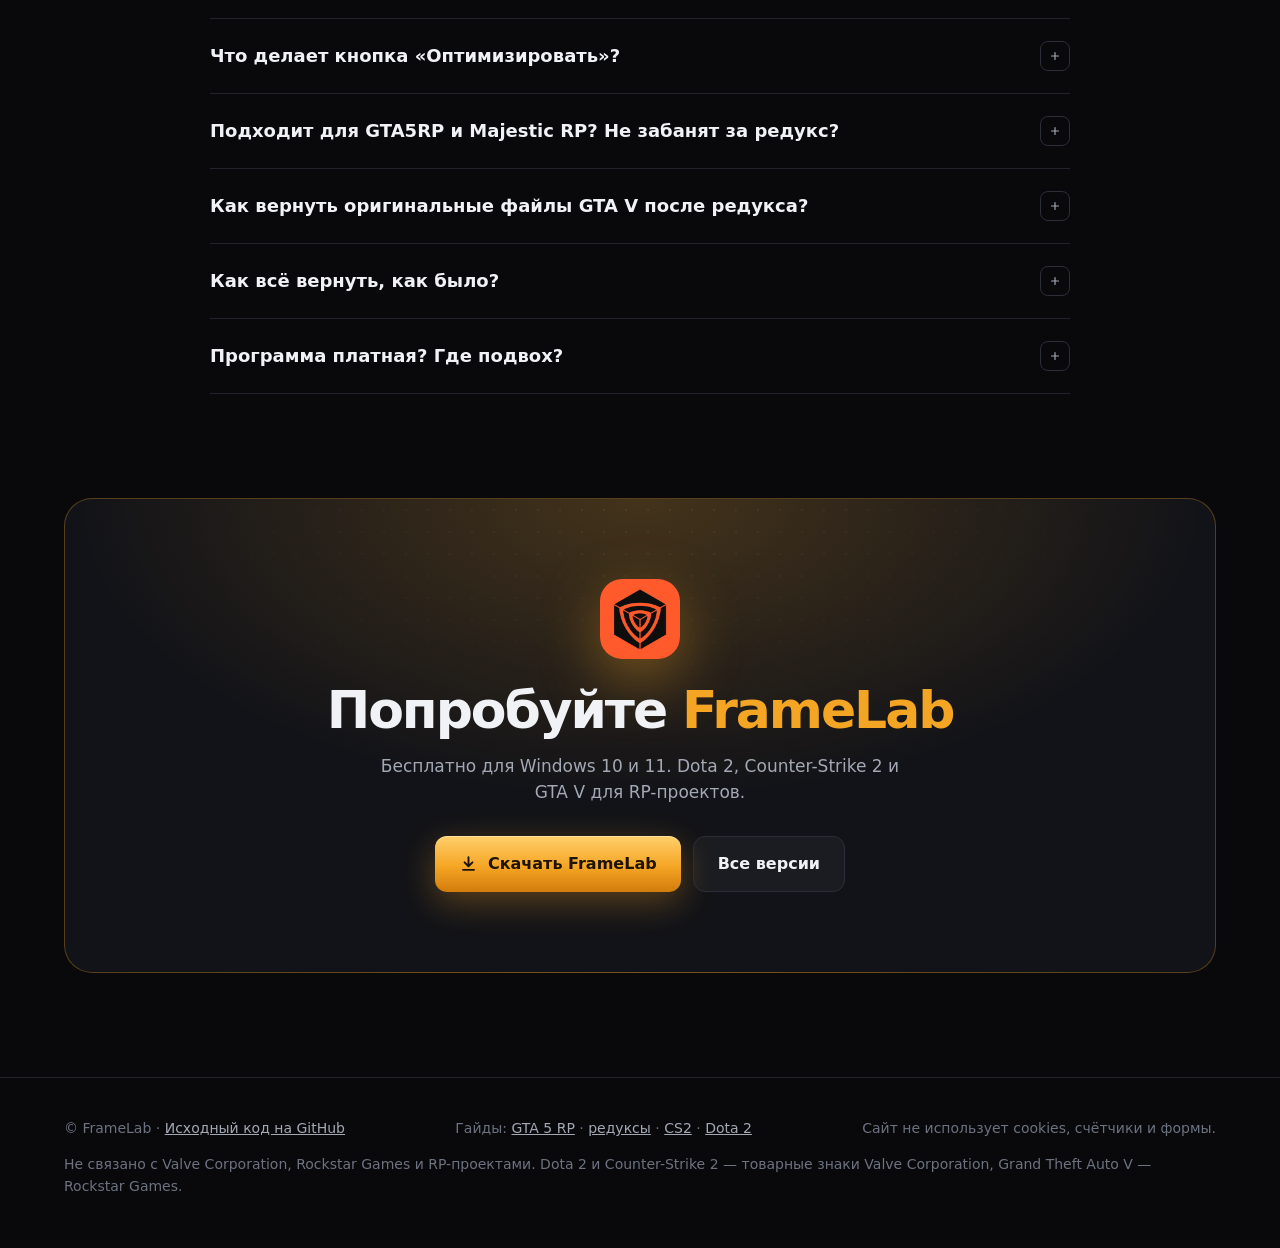
==== commit 2b628382: "Add guide pages for search: GTA 5 RP FPS, redux install, CS2 input lag, Dota 2 FPS - Four guide page" ====
--- a/site/index.html
+++ b/site/index.html
@@ -7,10 +7,18 @@
 <meta name="description" content="FrameLab — бесплатная программа для Windows: больше FPS и меньше фризов в Dota 2, Counter-Strike 2 и GTA V для RP-проектов (GTA5RP, Majestic RP). Оффлайн, не трогает игру, любое изменение отменяется в один клик.">
 <meta property="og:title" content="FrameLab — оптимизация Dota 2, CS2 и GTA RP">
 <meta property="og:description" content="Бесплатно, оффлайн, VAC-безопасно. Пресеты графики, параметры запуска, решения типичных проблем и монитор матча.">
-<meta property="og:image" content="img/cs2-plan.jpg">
+<meta property="og:image" content="https://derposd.github.io/v60/img/og.jpg">
+<meta property="og:image:width" content="1200">
+<meta property="og:image:height" content="630">
 <meta property="og:type" content="website">
+<meta property="og:url" content="https://derposd.github.io/v60/">
+<meta property="og:locale" content="ru_RU">
+<meta property="og:site_name" content="FrameLab">
+<meta name="twitter:card" content="summary_large_image">
+<link rel="canonical" href="https://derposd.github.io/v60/">
 <meta name="theme-color" content="#09090c">
 <link rel="icon" href="img/favicon.png">
+<script type="application/ld+json">{"@context": "https://schema.org", "@graph": [{"@type": "SoftwareApplication", "name": "FrameLab", "applicationCategory": "UtilitiesApplication", "operatingSystem": "Windows 10, Windows 11", "softwareVersion": "1.4.0", "inLanguage": "ru", "url": "https://derposd.github.io/v60/", "downloadUrl": "https://github.com/Derposd/v60/releases/latest/download/FrameLab-Setup.exe", "image": "https://derposd.github.io/v60/img/og.jpg", "screenshot": "https://derposd.github.io/v60/img/gta-modes.jpg", "description": "Бесплатная программа для Windows: больше FPS и меньше фризов в Dota 2, Counter-Strike 2 и GTA V для RP-проектов. Оффлайн, любое изменение отменяется в один клик.", "offers": {"@type": "Offer", "price": "0", "priceCurrency": "RUB"}}, {"@type": "FAQPage", "mainEntity": [{"@type": "Question", "name": "Меня не забанят? Это безопасно для VAC?", "acceptedAnswer": {"@type": "Answer", "text": "Программа не вмешивается в процесс игры: не читает и не меняет её память, не встраивает свои модули. Она меняет только файлы настроек игры, параметры запуска в Steam и настройки Windows — то же самое, что можно сделать руками в меню."}}, {"@type": "Question", "name": "Почему Windows или браузер предупреждают о файле?", "acceptedAnswer": {"@type": "Answer", "text": "У программы нет платного сертификата подписи кода, поэтому SmartScreen показывает предупреждение для новых файлов. Скачивайте только по ссылкам с этой страницы — они ведут на официальную страницу релизов на GitHub."}}, {"@type": "Question", "name": "Насколько вырастет FPS?", "acceptedAnswer": {"@type": "Answer", "text": "Зависит от железа и от того, что было настроено раньше. Больше всего дают пресет графики, запуск на дискретной видеокарте в ноутбуках и отключение фоновой записи. Проверить эффект можно в «Мониторе матча»."}}, {"@type": "Question", "name": "Нужно ли сканировать ПК при каждом запуске?", "acceptedAnswer": {"@type": "Answer", "text": "Нет. С версии 1.2.1 результат сохраняется: при следующем запуске программа сразу показывает диагноз, а Steam, игры и настройки Windows перепроверяет за секунду. Полное сканирование повторится само, если сменилась видеокарта, драйвер или процессор."}}, {"@type": "Question", "name": "Что делает кнопка «Оптимизировать»?", "acceptedAnswer": {"@type": "Answer", "text": "Применяет для всех установленных игр только то, что мастер выбрал бы сам: рекомендованные для вашего ПК настройки без спорных пунктов и без перезагрузки. Перед применением показывает список, после — отчёт и кнопку «Отменить всё». Программы не закрываются, ничего не удаляется и не разгоняется."}}, {"@type": "Question", "name": "Подходит для GTA5RP и Majestic RP? Не забанят за редукс?", "acceptedAnswer": {"@type": "Answer", "text": "Режимы графики меняют только settings.xml — то же, что меню настроек игры, поэтому работают на любом RP-сервере. Менеджер редуксов ставит только файлы графики и никогда не ставит код (скрипты, ASI, DLL, ReShade). Но правила модов у каждого проекта свои: паки, убирающие объекты, делающие текстуры прозрачными или дающие другое преимущество, считаются читом. Прочитайте правила проекта перед установкой."}}, {"@type": "Question", "name": "Как вернуть оригинальные файлы GTA V после редукса?", "acceptedAnswer": {"@type": "Answer", "text": "На вкладке «Редуксы» нажмите «Удалить (вернуть оригиналы)». Заменённые файлы игры при установке переносятся в папку .framelab внутри GTA V и возвращаются на место. Прерванная установка откатывается там же."}}, {"@type": "Question", "name": "Как всё вернуть, как было?", "acceptedAnswer": {"@type": "Answer", "text": "Рядом с каждым изменением есть кнопка «Отменить», а на вкладке «Откат» — «Откатить всё». Копии хранятся в %LOCALAPPDATA%\\Dota2Optimizer и не удаляются вместе с программой."}}, {"@type": "Question", "name": "Программа платная? Где подвох?", "acceptedAnswer": {"@type": "Answer", "text": "Бесплатно, без рекламы и регистрации. Код открыт на GitHub — можно проверить, что программа делает."}}]}]}</script>
 <!-- No analytics, no cookies, no third-party fonts: the page only loads files from this site. -->
 <style>
   :root {
@@ -231,6 +239,11 @@
   .final p { color: var(--muted); margin: 16px auto 0; max-width: 540px; }
   .final .cta-row { justify-content: center; }
 
+  .guides { display: grid; grid-template-columns: repeat(auto-fit, minmax(240px, 1fr)); gap: 16px; }
+  .guides a { display: block; padding: 22px; border-radius: 18px; background: var(--panel); border: 1px solid var(--line); text-decoration: none; }
+  .guides a b { display: block; font-size: 18px; margin-bottom: 8px; }
+  .guides a span { color: var(--muted); font-size: 15px; }
+  .guides a:hover { border-color: rgba(var(--a-rgb), .55); transform: translateY(-2px); }
   footer { padding: 40px 0 56px; color: var(--subtle); font-size: 14px; border-top: 1px solid var(--line); }
   footer .wrap { display: flex; flex-wrap: wrap; gap: 14px 28px; justify-content: space-between; }
   footer a { color: var(--muted); }
@@ -285,7 +298,7 @@
 <nav>
   <div class="wrap">
     <a class="brand" href="#"><img src="img/logo.png" alt="">FrameLab<small class="ver-tag">v<span class="ver">1.4</span></small></a>
-    <div class="links"><a href="#how">Как работает</a><a href="#features">Возможности</a><a href="#screens">Скриншоты</a><a href="#honest">Честно</a><a href="#faq">Вопросы</a></div>
+    <div class="links"><a href="#how">Как работает</a><a href="#features">Возможности</a><a href="#screens">Скриншоты</a><a href="#honest">Честно</a><a href="#guides">Гайды</a><a href="#faq">Вопросы</a></div>
     <a class="btn btn-primary" href="https://github.com/Derposd/v60/releases/latest/download/FrameLab-Setup.exe">Скачать</a>
   </div>
 </nav>
@@ -519,6 +532,19 @@
   </div>
 </section>
 
+<section id="guides" style="padding-top:0">
+  <div class="wrap">
+    <div class="head rv"><div class="k">Гайды</div><h2>Разобрались, <span class="acc">что реально помогает</span></h2>
+      <p>Подробно и без мифов — с тем, что можно проверить самому.</p></div>
+    <div class="guides rv">
+      <a href="gta-5-rp/"><b>FPS в GTA 5 RP на слабом ПК</b><span>Почему RP тормозит сильнее обычной GTA V и пять готовых режимов графики.</span></a>
+      <a href="reduksy-gta-5-rp/"><b>Как установить редукс</b><span>Три шага, проверка до копирования, оригиналы сохраняются, удаление в один клик.</span></a>
+      <a href="cs2-input-lag/"><b>Задержка ввода в CS2</b><span>Монитор 144 Гц на 60, V-Sync, полноэкранный режим, Reflex и мифы параметров.</span></a>
+      <a href="dota-2-fps/"><b>FPS в Dota 2</b><span>Падение FPS к концу матча, фризы после обновления и устаревшие параметры.</span></a>
+    </div>
+  </div>
+</section>
+
 <section id="faq" style="padding-top:0">
   <div class="wrap">
     <div class="head c rv"><div class="k">Вопросы</div><h2>Частые вопросы</h2></div>
@@ -552,6 +578,7 @@
 <footer>
   <div class="wrap">
     <span>© FrameLab · <a href="https://github.com/Derposd/v60">Исходный код на GitHub</a></span>
+    <span>Гайды: <a href="gta-5-rp/">GTA 5 RP</a> · <a href="reduksy-gta-5-rp/">редуксы</a> · <a href="cs2-input-lag/">CS2</a> · <a href="dota-2-fps/">Dota 2</a></span>
     <span>Сайт не использует cookies, счётчики и формы.</span>
     <span>Не связано с Valve Corporation, Rockstar Games и RP-проектами. Dota 2 и Counter-Strike 2 — товарные знаки Valve Corporation, Grand Theft Auto V — Rockstar Games.</span>
   </div>
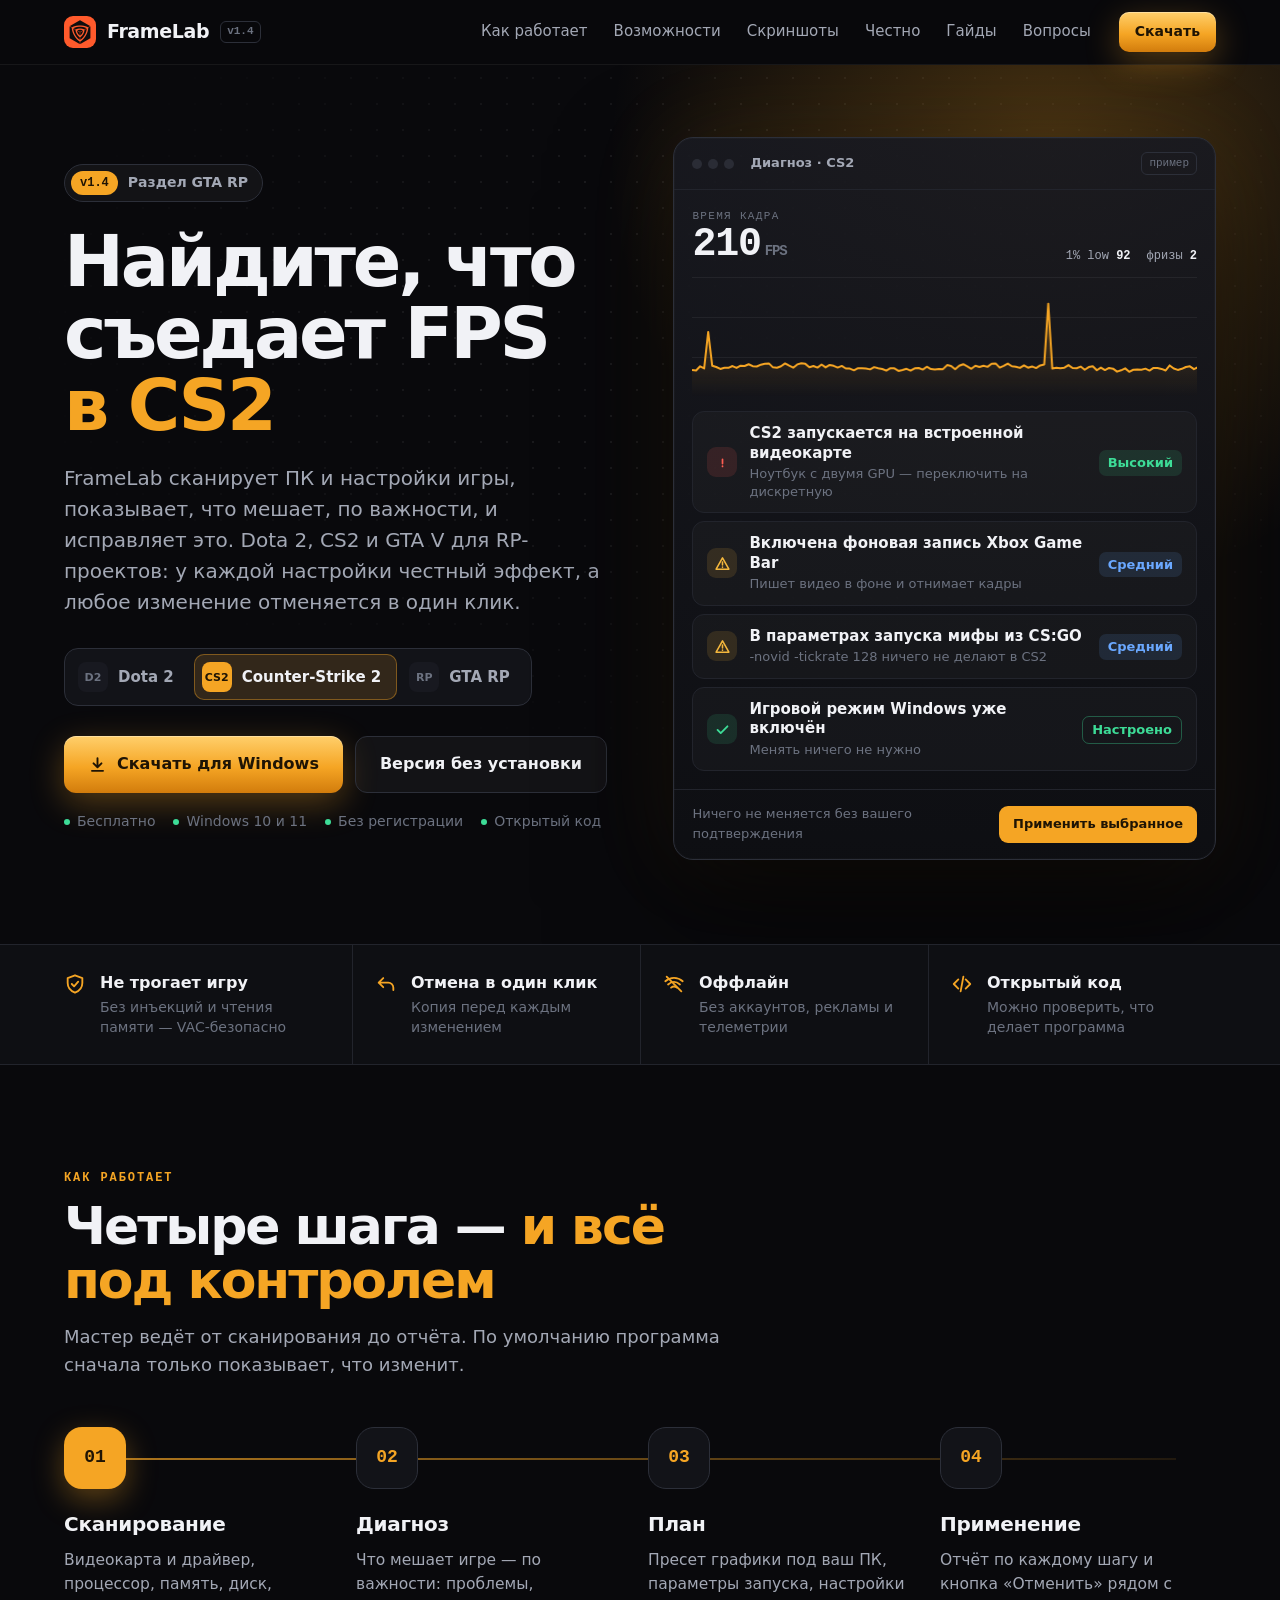
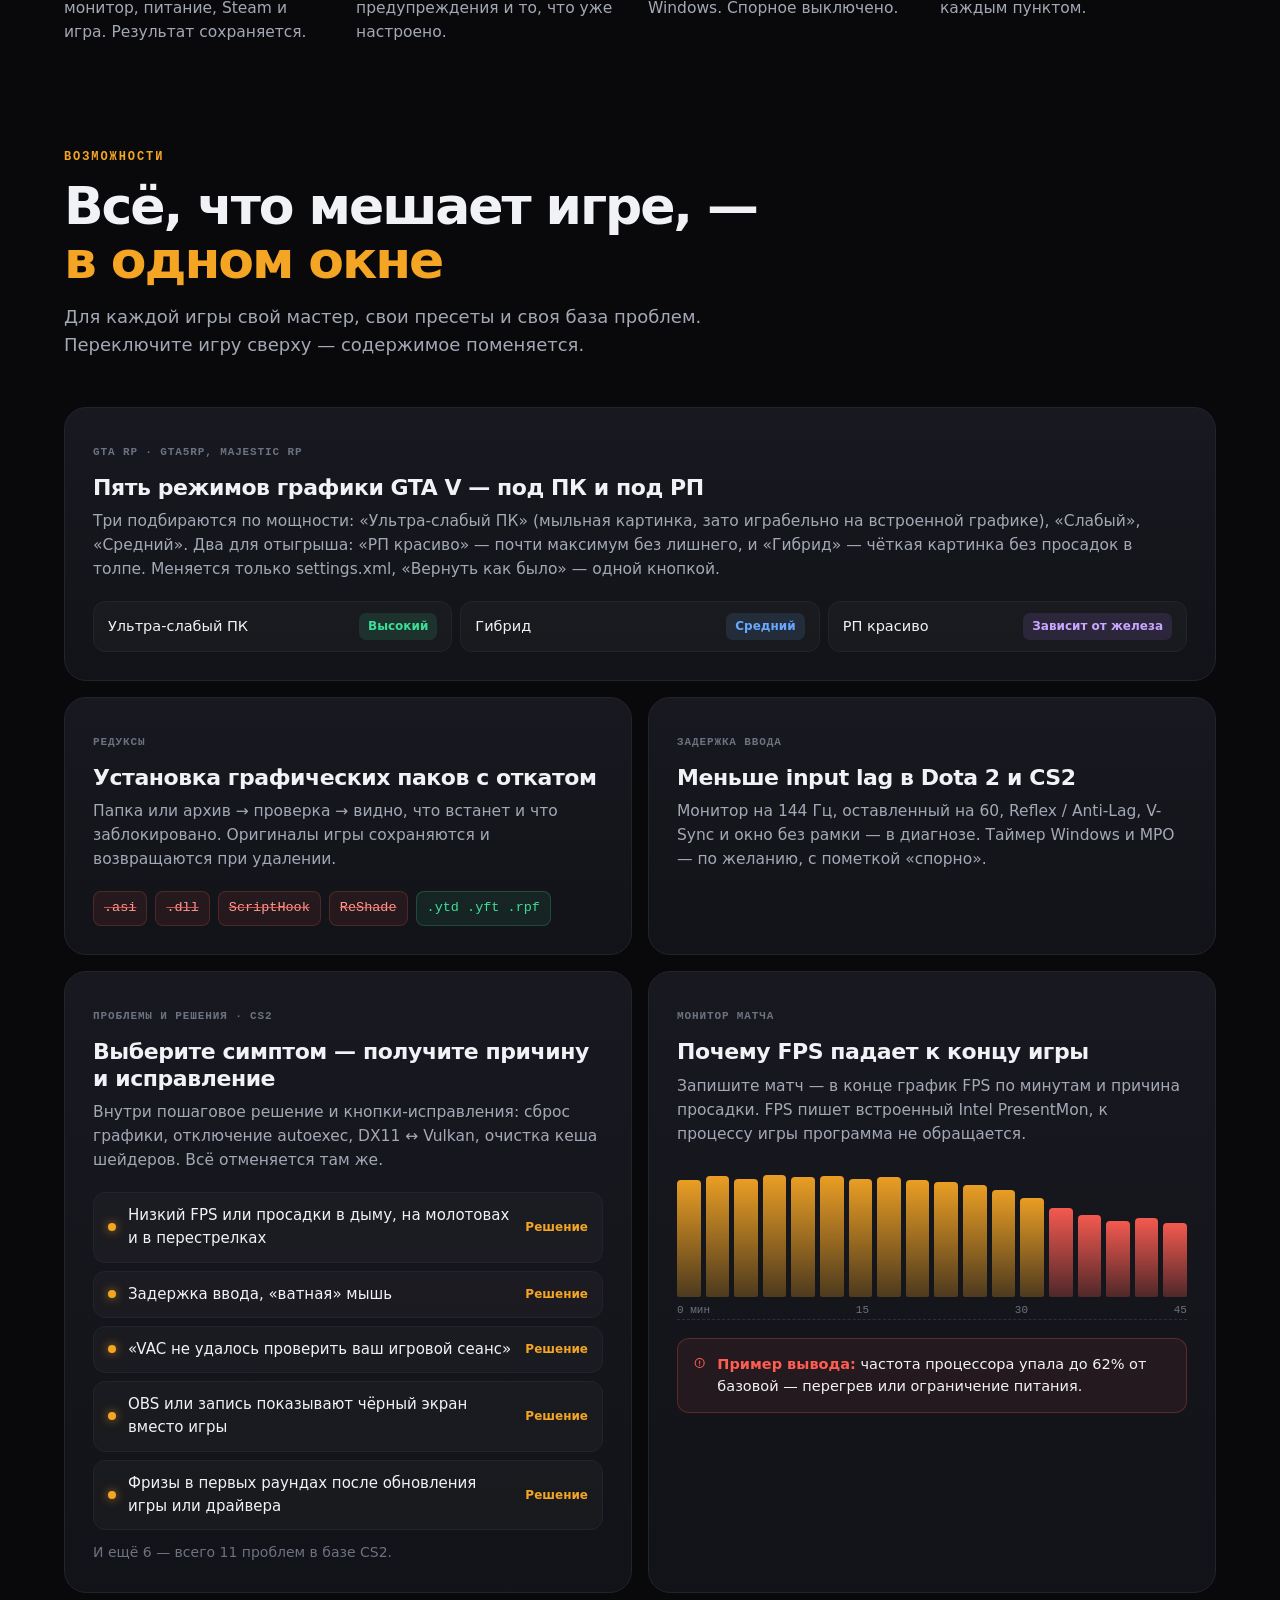
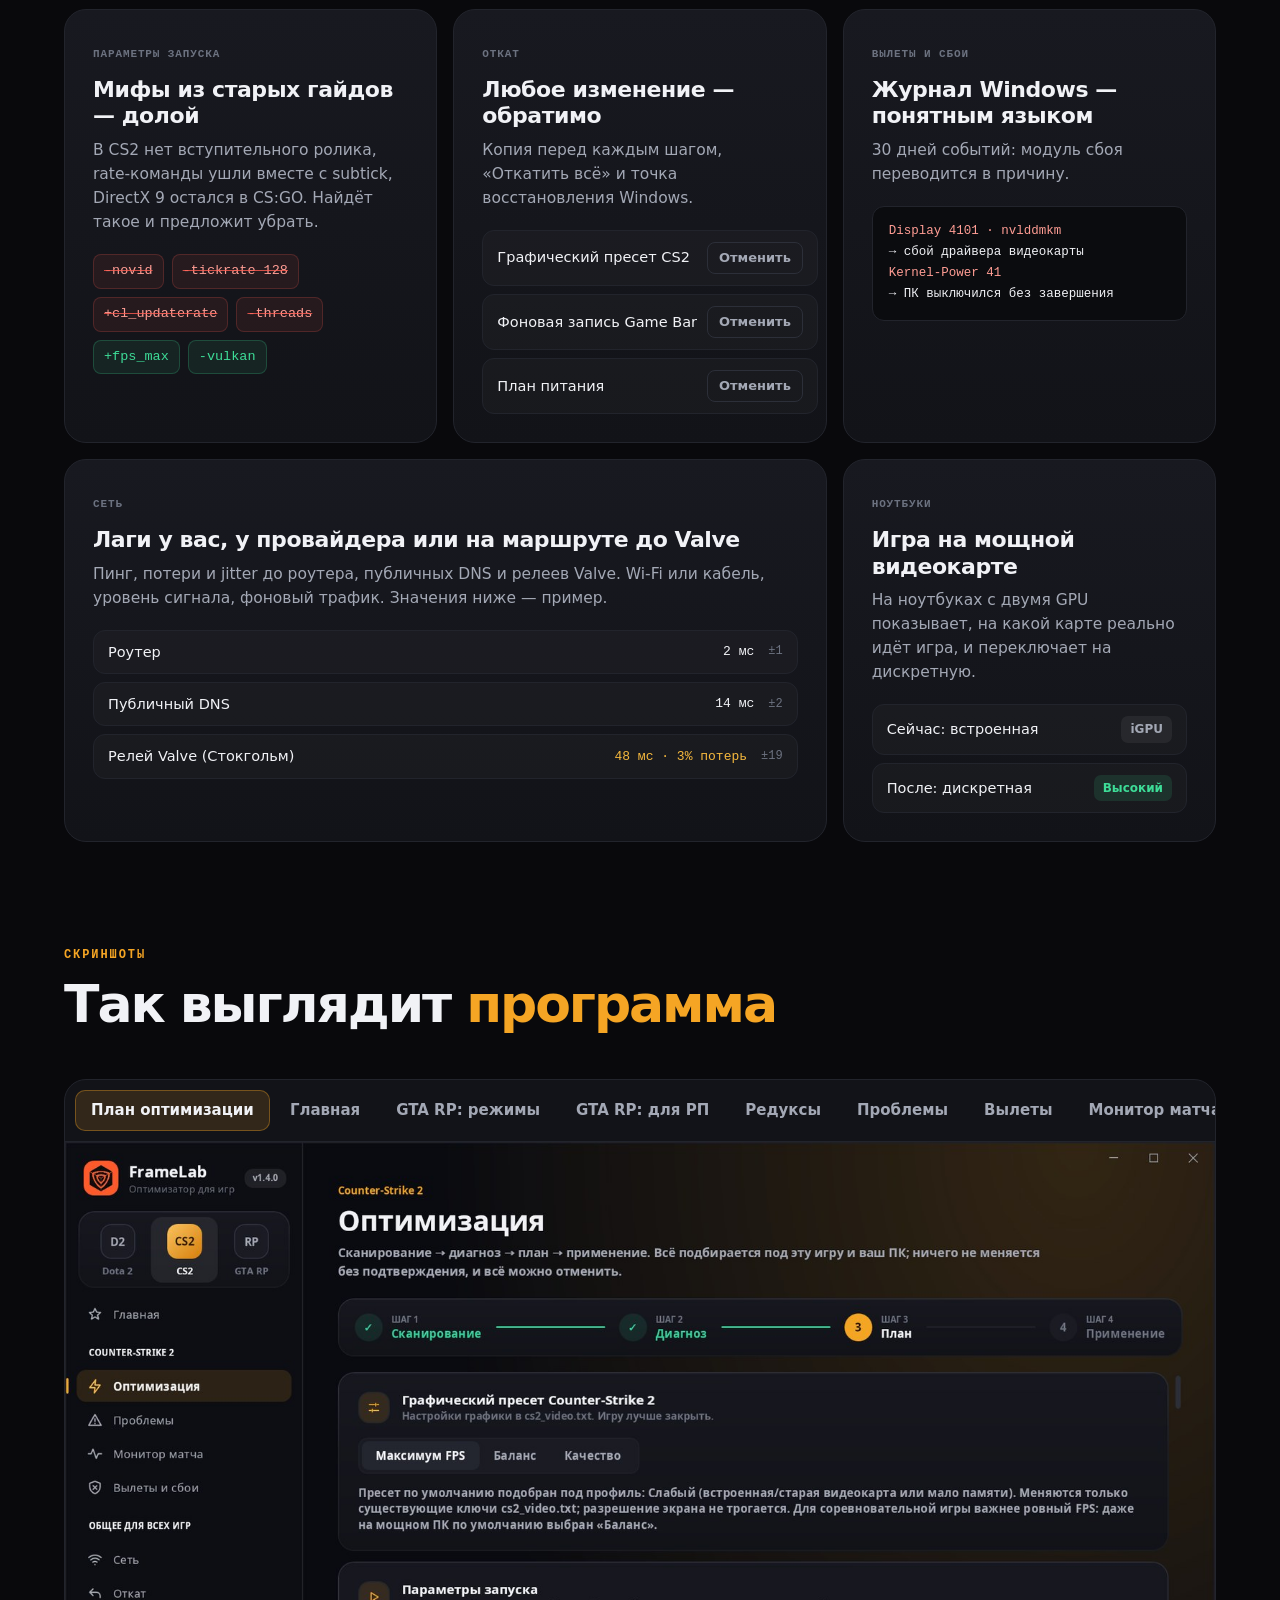
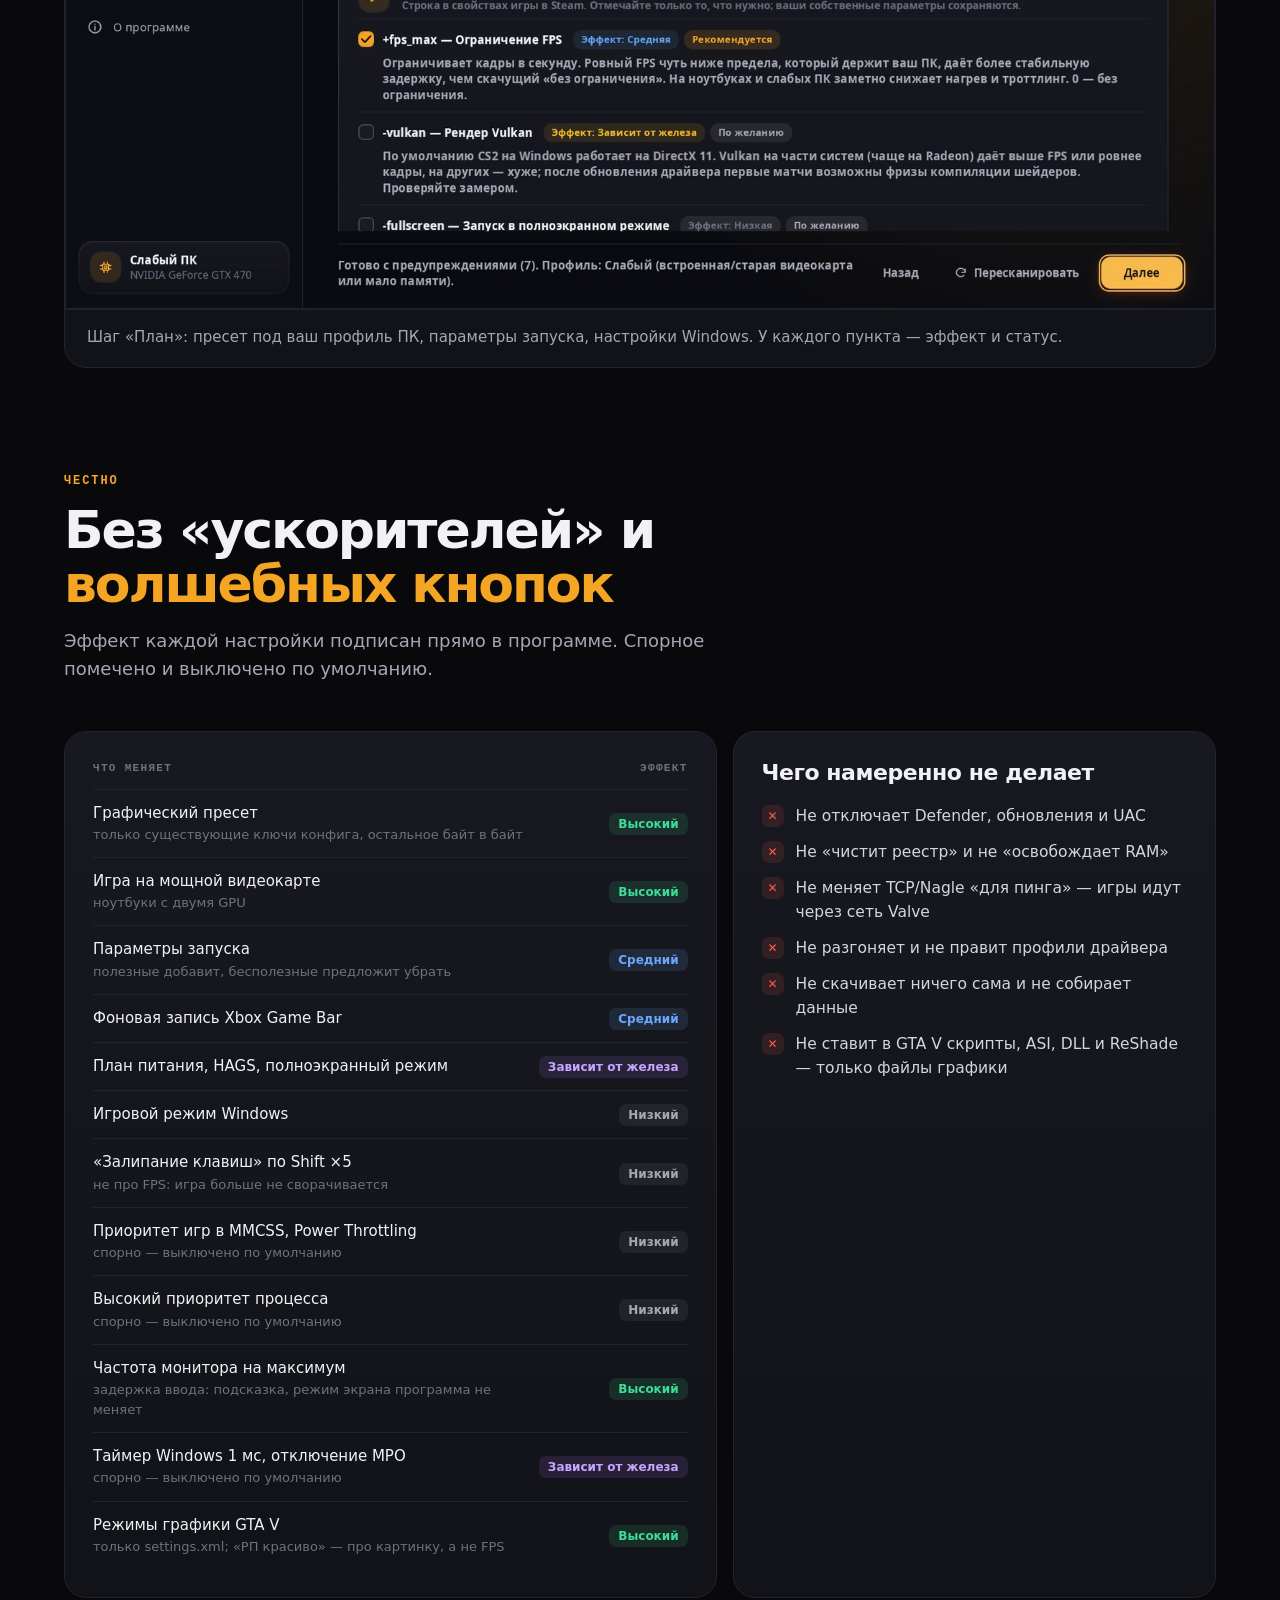
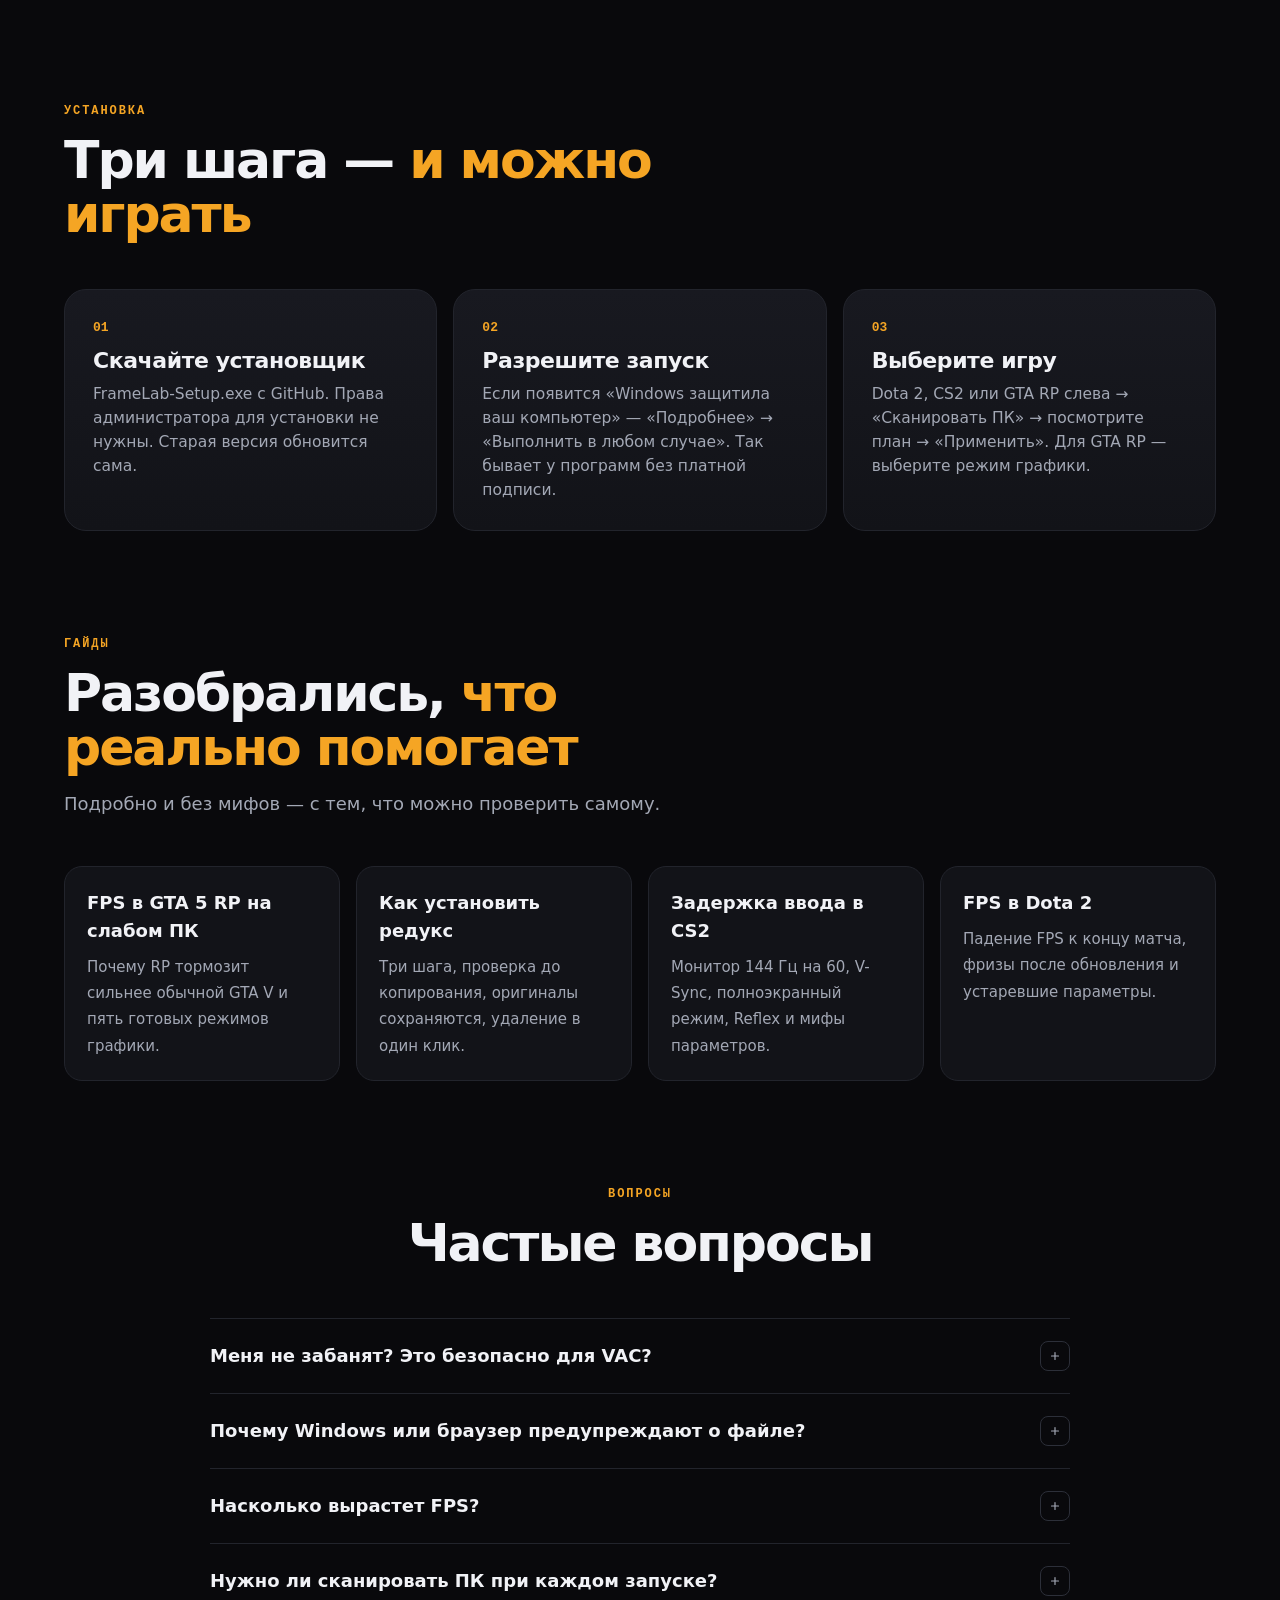
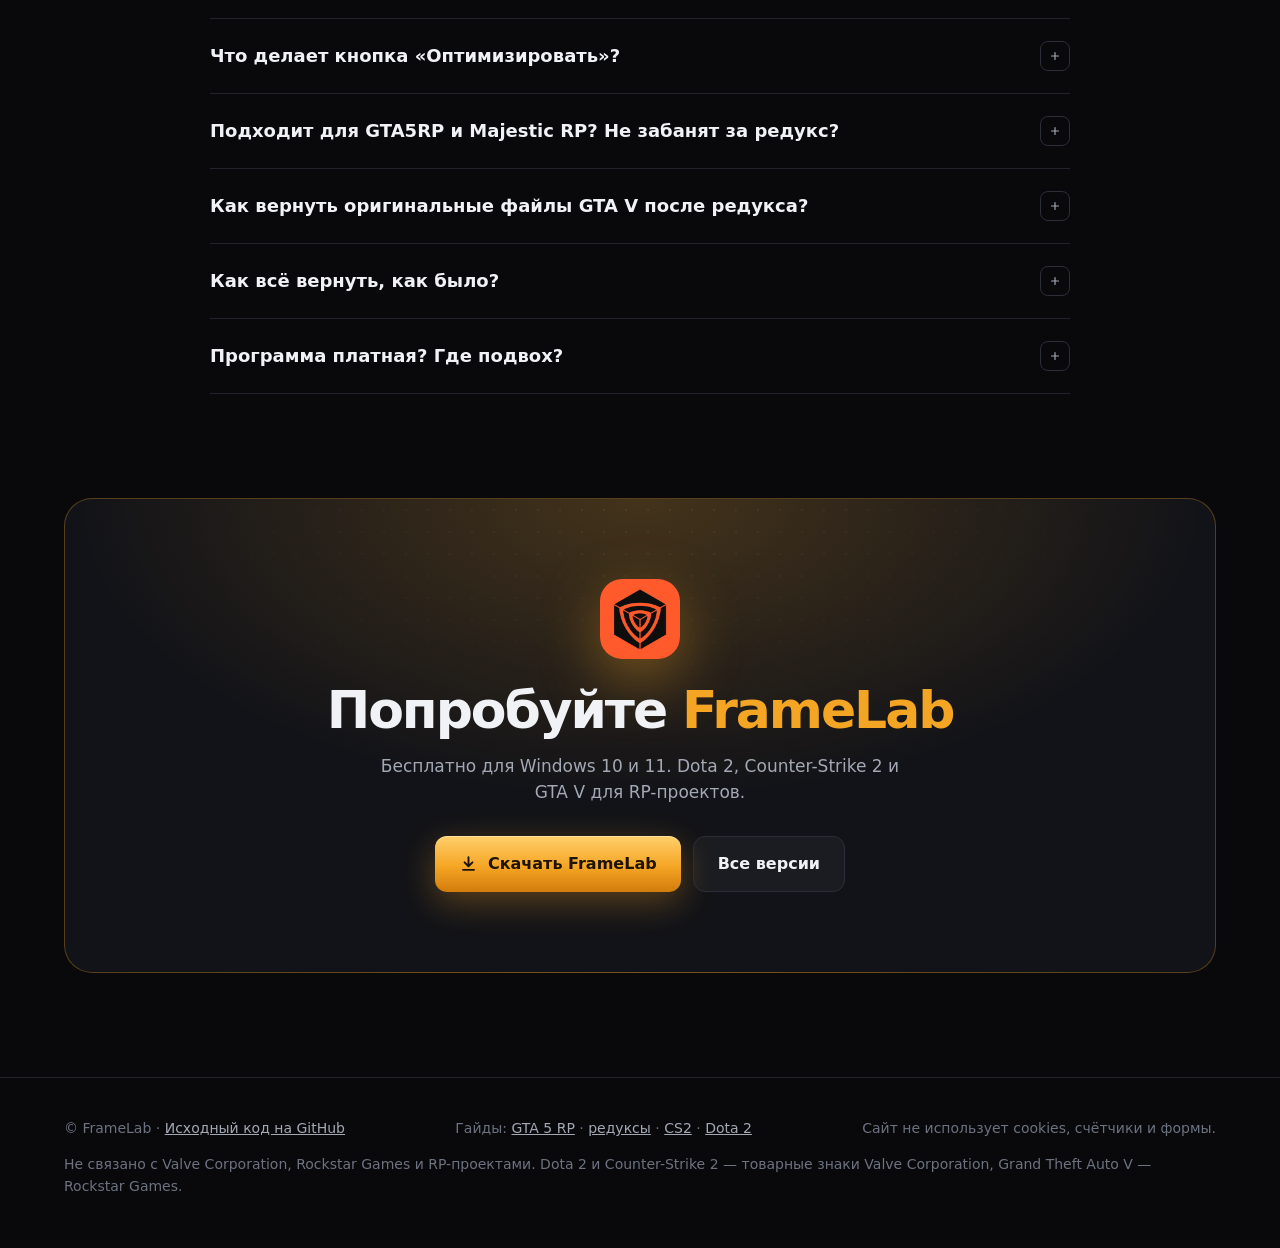
==== commit c1d9ae76: "FrameLab 1.6.0: release notes, README, hardware checklist for design B Co-Authored-By: Claude Opus 5" ====
--- a/site/index.html
+++ b/site/index.html
@@ -18,7 +18,7 @@
 <link rel="canonical" href="https://derposd.github.io/v60/">
 <meta name="theme-color" content="#09090c">
 <link rel="icon" href="img/favicon.png">
-<script type="application/ld+json">{"@context": "https://schema.org", "@graph": [{"@type": "SoftwareApplication", "name": "FrameLab", "applicationCategory": "UtilitiesApplication", "operatingSystem": "Windows 10, Windows 11", "softwareVersion": "1.4.0", "inLanguage": "ru", "url": "https://derposd.github.io/v60/", "downloadUrl": "https://github.com/Derposd/v60/releases/latest/download/FrameLab-Setup.exe", "image": "https://derposd.github.io/v60/img/og.jpg", "screenshot": "https://derposd.github.io/v60/img/gta-modes.jpg", "description": "Бесплатная программа для Windows: больше FPS и меньше фризов в Dota 2, Counter-Strike 2 и GTA V для RP-проектов. Оффлайн, любое изменение отменяется в один клик.", "offers": {"@type": "Offer", "price": "0", "priceCurrency": "RUB"}}, {"@type": "FAQPage", "mainEntity": [{"@type": "Question", "name": "Меня не забанят? Это безопасно для VAC?", "acceptedAnswer": {"@type": "Answer", "text": "Программа не вмешивается в процесс игры: не читает и не меняет её память, не встраивает свои модули. Она меняет только файлы настроек игры, параметры запуска в Steam и настройки Windows — то же самое, что можно сделать руками в меню."}}, {"@type": "Question", "name": "Почему Windows или браузер предупреждают о файле?", "acceptedAnswer": {"@type": "Answer", "text": "У программы нет платного сертификата подписи кода, поэтому SmartScreen показывает предупреждение для новых файлов. Скачивайте только по ссылкам с этой страницы — они ведут на официальную страницу релизов на GitHub."}}, {"@type": "Question", "name": "Насколько вырастет FPS?", "acceptedAnswer": {"@type": "Answer", "text": "Зависит от железа и от того, что было настроено раньше. Больше всего дают пресет графики, запуск на дискретной видеокарте в ноутбуках и отключение фоновой записи. Проверить эффект можно в «Мониторе матча»."}}, {"@type": "Question", "name": "Нужно ли сканировать ПК при каждом запуске?", "acceptedAnswer": {"@type": "Answer", "text": "Нет. С версии 1.2.1 результат сохраняется: при следующем запуске программа сразу показывает диагноз, а Steam, игры и настройки Windows перепроверяет за секунду. Полное сканирование повторится само, если сменилась видеокарта, драйвер или процессор."}}, {"@type": "Question", "name": "Что делает кнопка «Оптимизировать»?", "acceptedAnswer": {"@type": "Answer", "text": "Применяет для всех установленных игр только то, что мастер выбрал бы сам: рекомендованные для вашего ПК настройки без спорных пунктов и без перезагрузки. Перед применением показывает список, после — отчёт и кнопку «Отменить всё». Программы не закрываются, ничего не удаляется и не разгоняется."}}, {"@type": "Question", "name": "Подходит для GTA5RP и Majestic RP? Не забанят за редукс?", "acceptedAnswer": {"@type": "Answer", "text": "Режимы графики меняют только settings.xml — то же, что меню настроек игры, поэтому работают на любом RP-сервере. Менеджер редуксов ставит только файлы графики и никогда не ставит код (скрипты, ASI, DLL, ReShade). Но правила модов у каждого проекта свои: паки, убирающие объекты, делающие текстуры прозрачными или дающие другое преимущество, считаются читом. Прочитайте правила проекта перед установкой."}}, {"@type": "Question", "name": "Как вернуть оригинальные файлы GTA V после редукса?", "acceptedAnswer": {"@type": "Answer", "text": "На вкладке «Редуксы» нажмите «Удалить (вернуть оригиналы)». Заменённые файлы игры при установке переносятся в папку .framelab внутри GTA V и возвращаются на место. Прерванная установка откатывается там же."}}, {"@type": "Question", "name": "Как всё вернуть, как было?", "acceptedAnswer": {"@type": "Answer", "text": "Рядом с каждым изменением есть кнопка «Отменить», а на вкладке «Откат» — «Откатить всё». Копии хранятся в %LOCALAPPDATA%\\Dota2Optimizer и не удаляются вместе с программой."}}, {"@type": "Question", "name": "Программа платная? Где подвох?", "acceptedAnswer": {"@type": "Answer", "text": "Бесплатно, без рекламы и регистрации. Код открыт на GitHub — можно проверить, что программа делает."}}]}]}</script>
+<script type="application/ld+json">{"@context": "https://schema.org", "@graph": [{"@type": "SoftwareApplication", "name": "FrameLab", "applicationCategory": "UtilitiesApplication", "operatingSystem": "Windows 10, Windows 11", "softwareVersion": "1.6.0", "inLanguage": "ru", "url": "https://derposd.github.io/v60/", "downloadUrl": "https://github.com/Derposd/v60/releases/latest/download/FrameLab-Setup.exe", "image": "https://derposd.github.io/v60/img/og.jpg", "screenshot": "https://derposd.github.io/v60/img/gta-modes.jpg", "description": "Бесплатная программа для Windows: больше FPS и меньше фризов в Dota 2, Counter-Strike 2 и GTA V для RP-проектов. Оффлайн, любое изменение отменяется в один клик.", "offers": {"@type": "Offer", "price": "0", "priceCurrency": "RUB"}}, {"@type": "FAQPage", "mainEntity": [{"@type": "Question", "name": "Меня не забанят? Это безопасно для VAC?", "acceptedAnswer": {"@type": "Answer", "text": "Программа не вмешивается в процесс игры: не читает и не меняет её память, не встраивает свои модули. Она меняет только файлы настроек игры, параметры запуска в Steam и настройки Windows — то же самое, что можно сделать руками в меню."}}, {"@type": "Question", "name": "Почему Windows или браузер предупреждают о файле?", "acceptedAnswer": {"@type": "Answer", "text": "У программы нет платного сертификата подписи кода, поэтому SmartScreen показывает предупреждение для новых файлов. Скачивайте только по ссылкам с этой страницы — они ведут на официальную страницу релизов на GitHub."}}, {"@type": "Question", "name": "Насколько вырастет FPS?", "acceptedAnswer": {"@type": "Answer", "text": "Зависит от железа и от того, что было настроено раньше. Больше всего дают пресет графики, запуск на дискретной видеокарте в ноутбуках и отключение фоновой записи. Проверить эффект можно в «Мониторе матча»."}}, {"@type": "Question", "name": "Нужно ли сканировать ПК при каждом запуске?", "acceptedAnswer": {"@type": "Answer", "text": "Нет. С версии 1.2.1 результат сохраняется: при следующем запуске программа сразу показывает диагноз, а Steam, игры и настройки Windows перепроверяет за секунду. Полное сканирование повторится само, если сменилась видеокарта, драйвер или процессор."}}, {"@type": "Question", "name": "Что делает кнопка «Оптимизировать»?", "acceptedAnswer": {"@type": "Answer", "text": "Применяет для всех установленных игр только то, что мастер выбрал бы сам: рекомендованные для вашего ПК настройки без спорных пунктов и без перезагрузки. Перед применением показывает список, после — отчёт и кнопку «Отменить всё». Программы не закрываются, ничего не удаляется и не разгоняется."}}, {"@type": "Question", "name": "Подходит для GTA5RP и Majestic RP? Не забанят за редукс?", "acceptedAnswer": {"@type": "Answer", "text": "Режимы графики меняют только settings.xml — то же, что меню настроек игры, поэтому работают на любом RP-сервере. Менеджер редуксов ставит только файлы графики и никогда не ставит код (скрипты, ASI, DLL, ReShade). Но правила модов у каждого проекта свои: паки, убирающие объекты, делающие текстуры прозрачными или дающие другое преимущество, считаются читом. Прочитайте правила проекта перед установкой."}}, {"@type": "Question", "name": "Как вернуть оригинальные файлы GTA V после редукса?", "acceptedAnswer": {"@type": "Answer", "text": "На вкладке «Редуксы» нажмите «Удалить (вернуть оригиналы)». Заменённые файлы игры при установке переносятся в папку .framelab внутри GTA V и возвращаются на место. Прерванная установка откатывается там же."}}, {"@type": "Question", "name": "Как всё вернуть, как было?", "acceptedAnswer": {"@type": "Answer", "text": "Рядом с каждым изменением есть кнопка «Отменить», а на вкладке «Откат» — «Откатить всё». Копии хранятся в %LOCALAPPDATA%\\Dota2Optimizer и не удаляются вместе с программой."}}, {"@type": "Question", "name": "Программа платная? Где подвох?", "acceptedAnswer": {"@type": "Answer", "text": "Бесплатно, без рекламы и регистрации. Код открыт на GitHub — можно проверить, что программа делает."}}]}]}</script>
 <!-- No analytics, no cookies, no third-party fonts: the page only loads files from this site. -->
 <style>
   :root {
